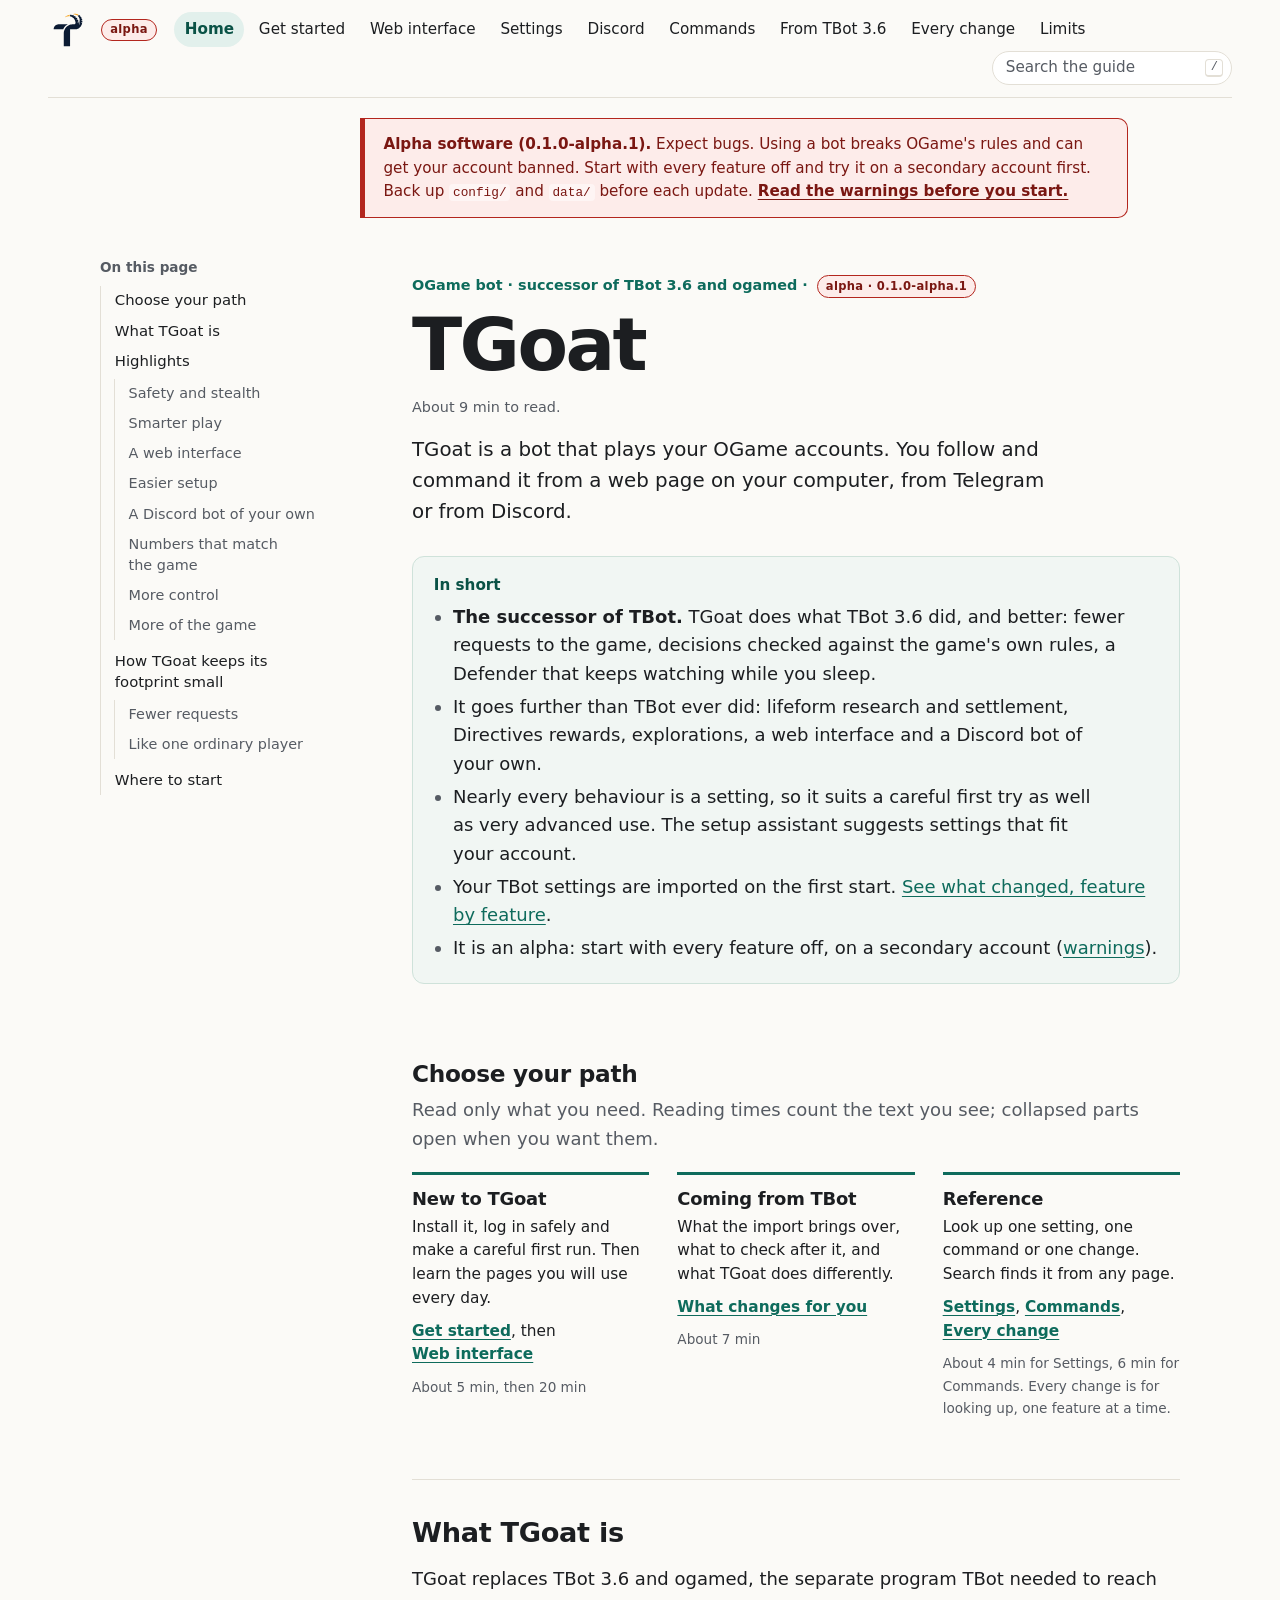
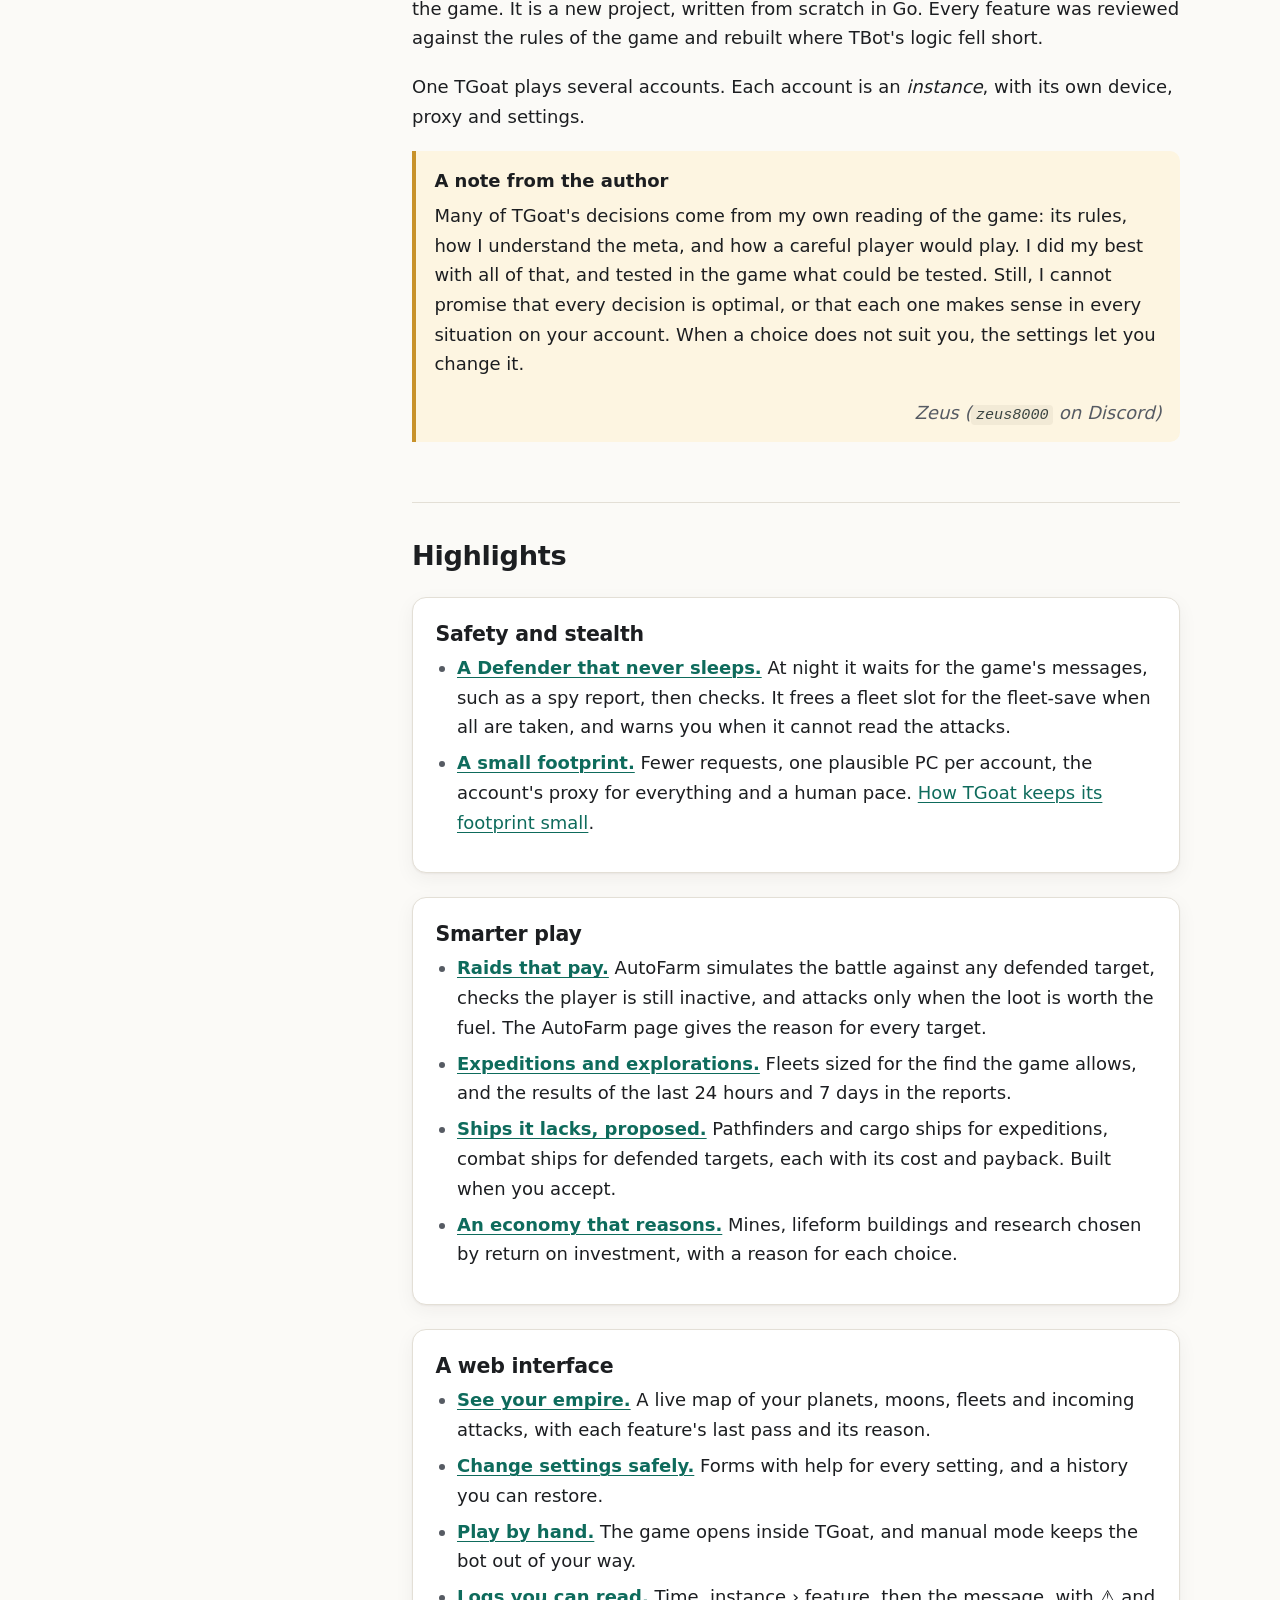
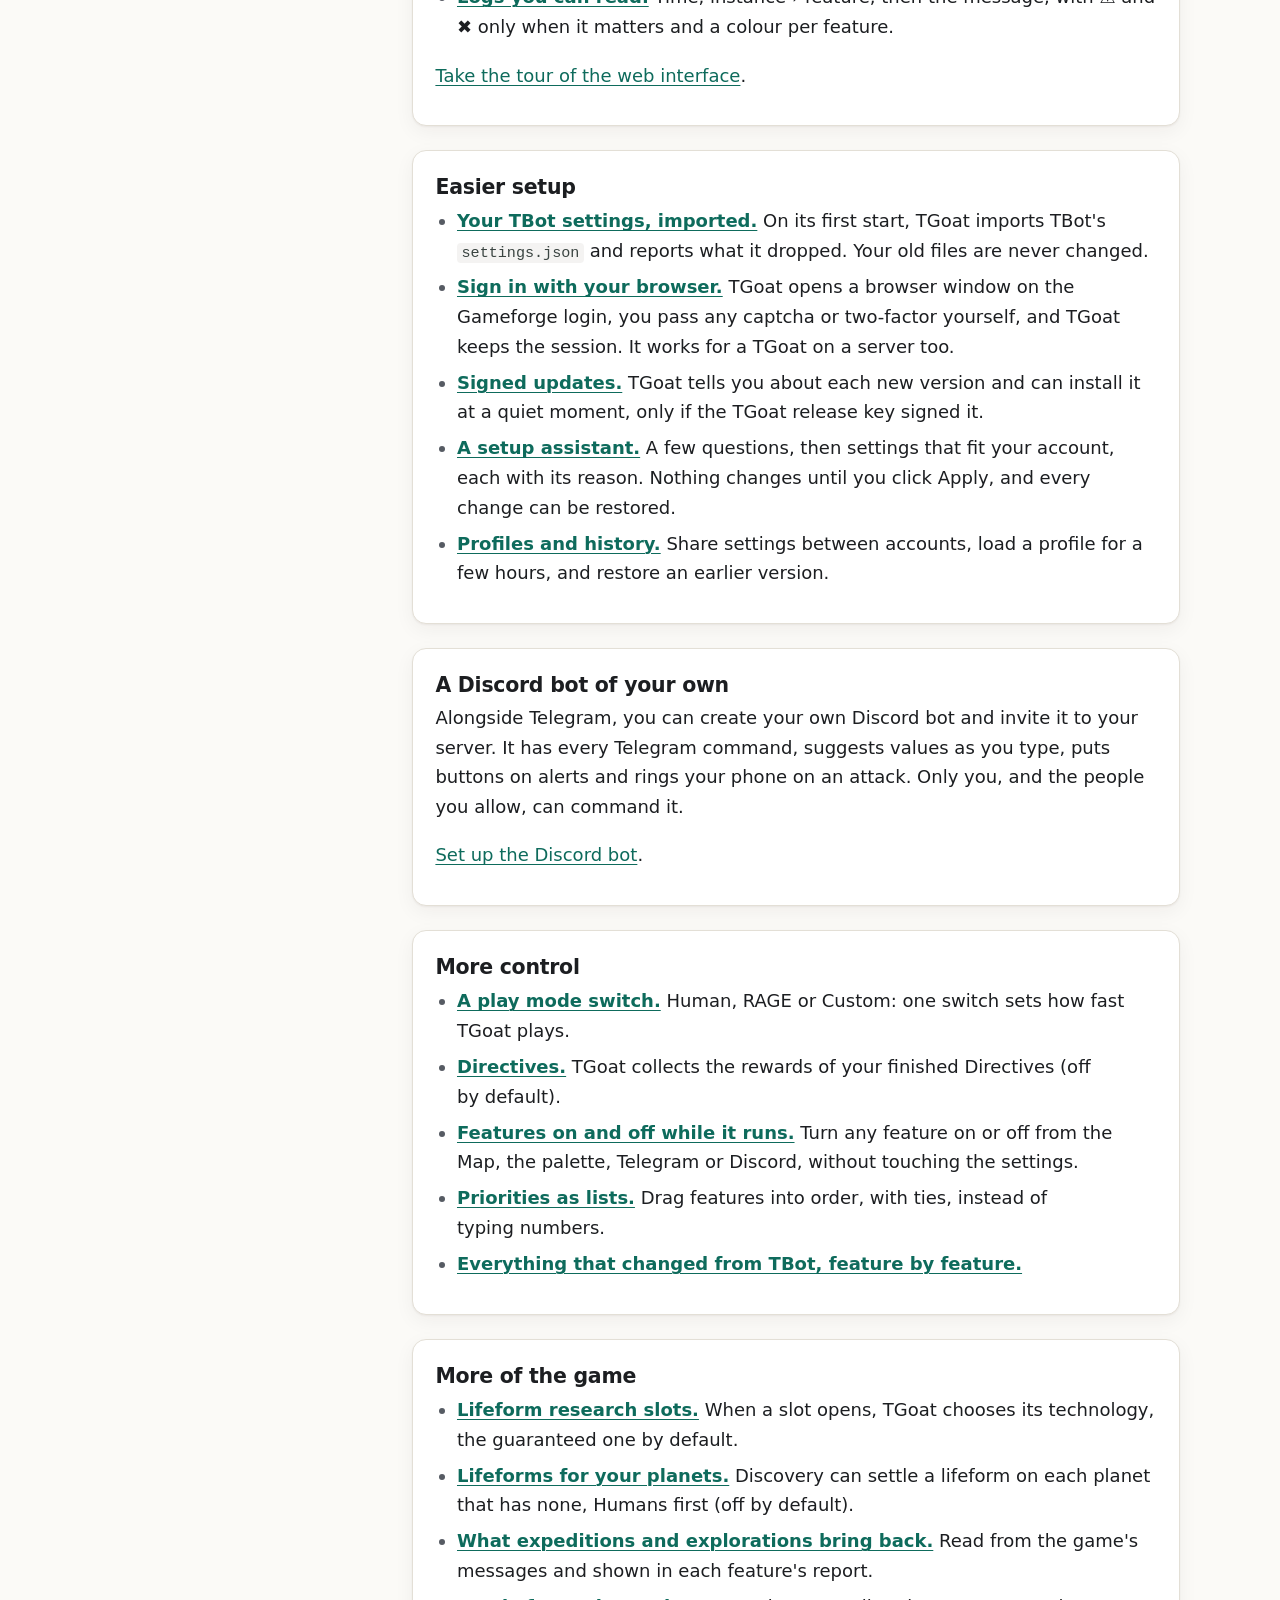
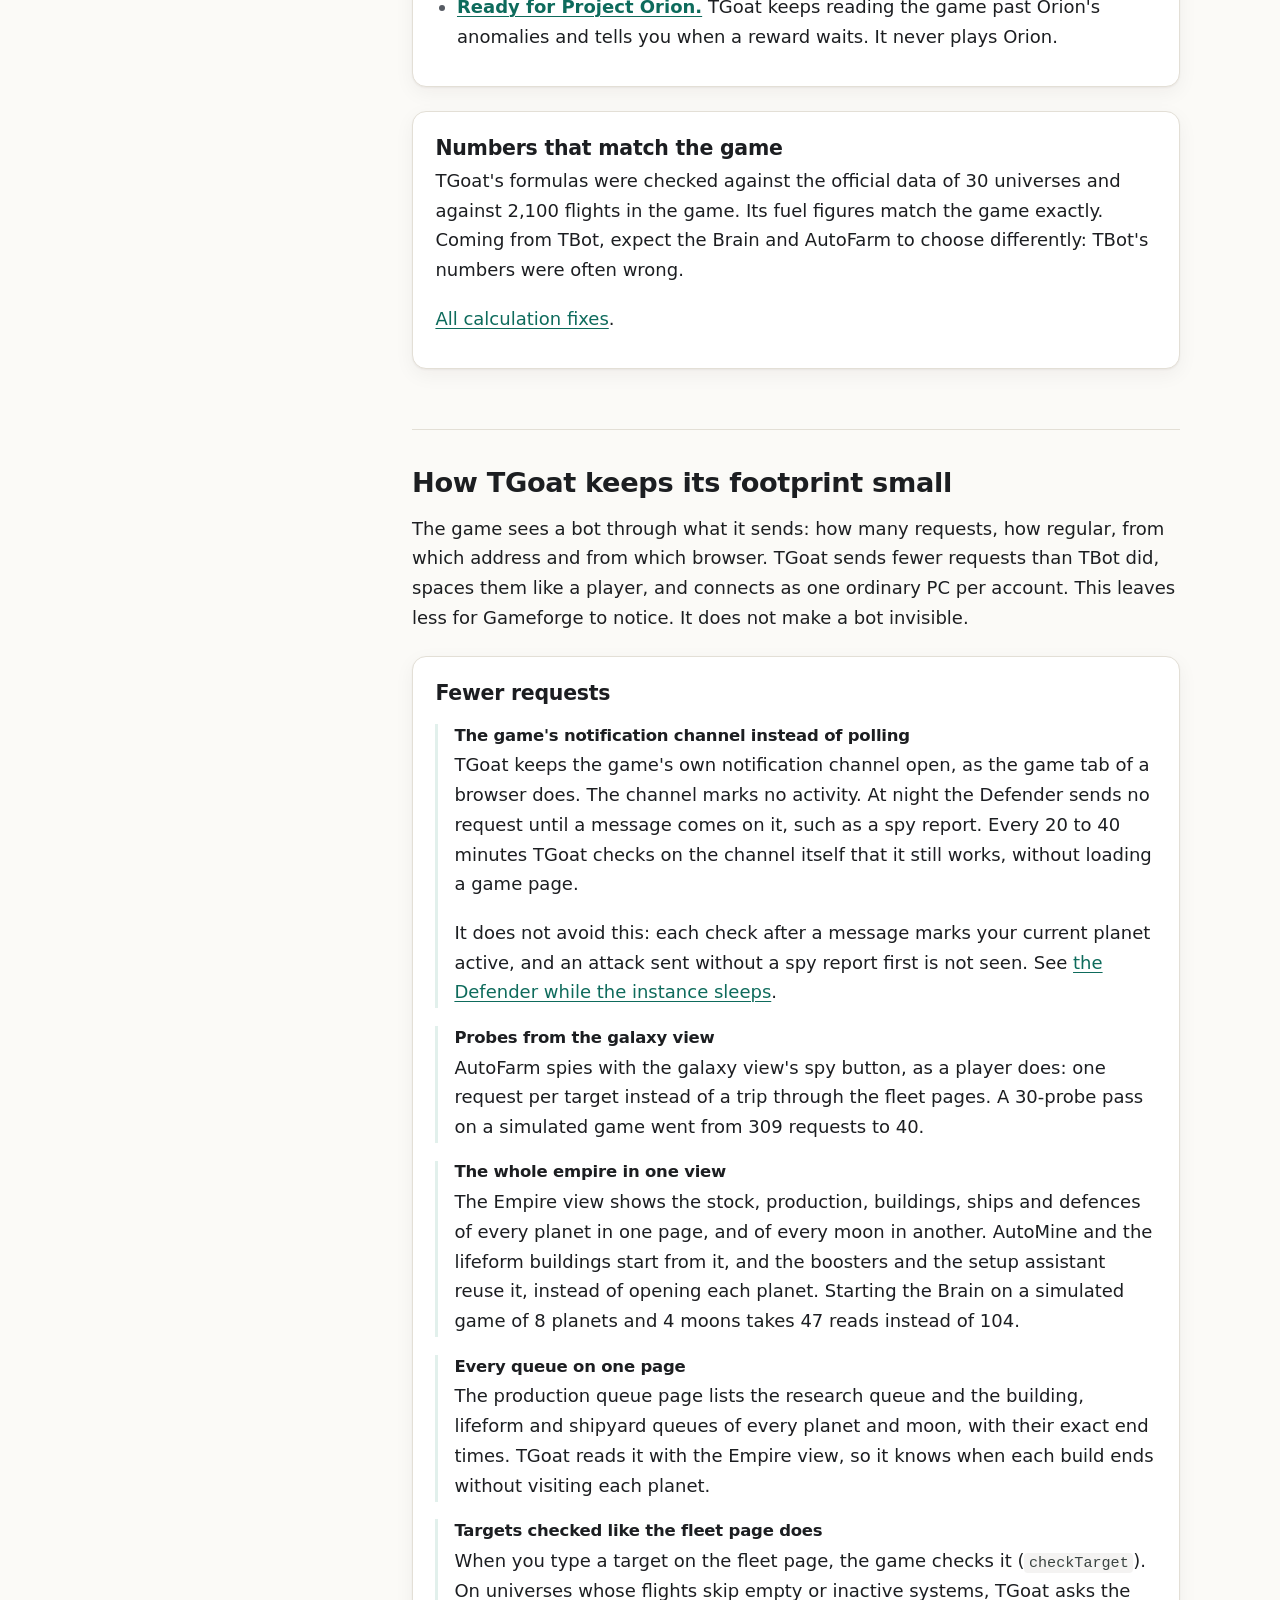
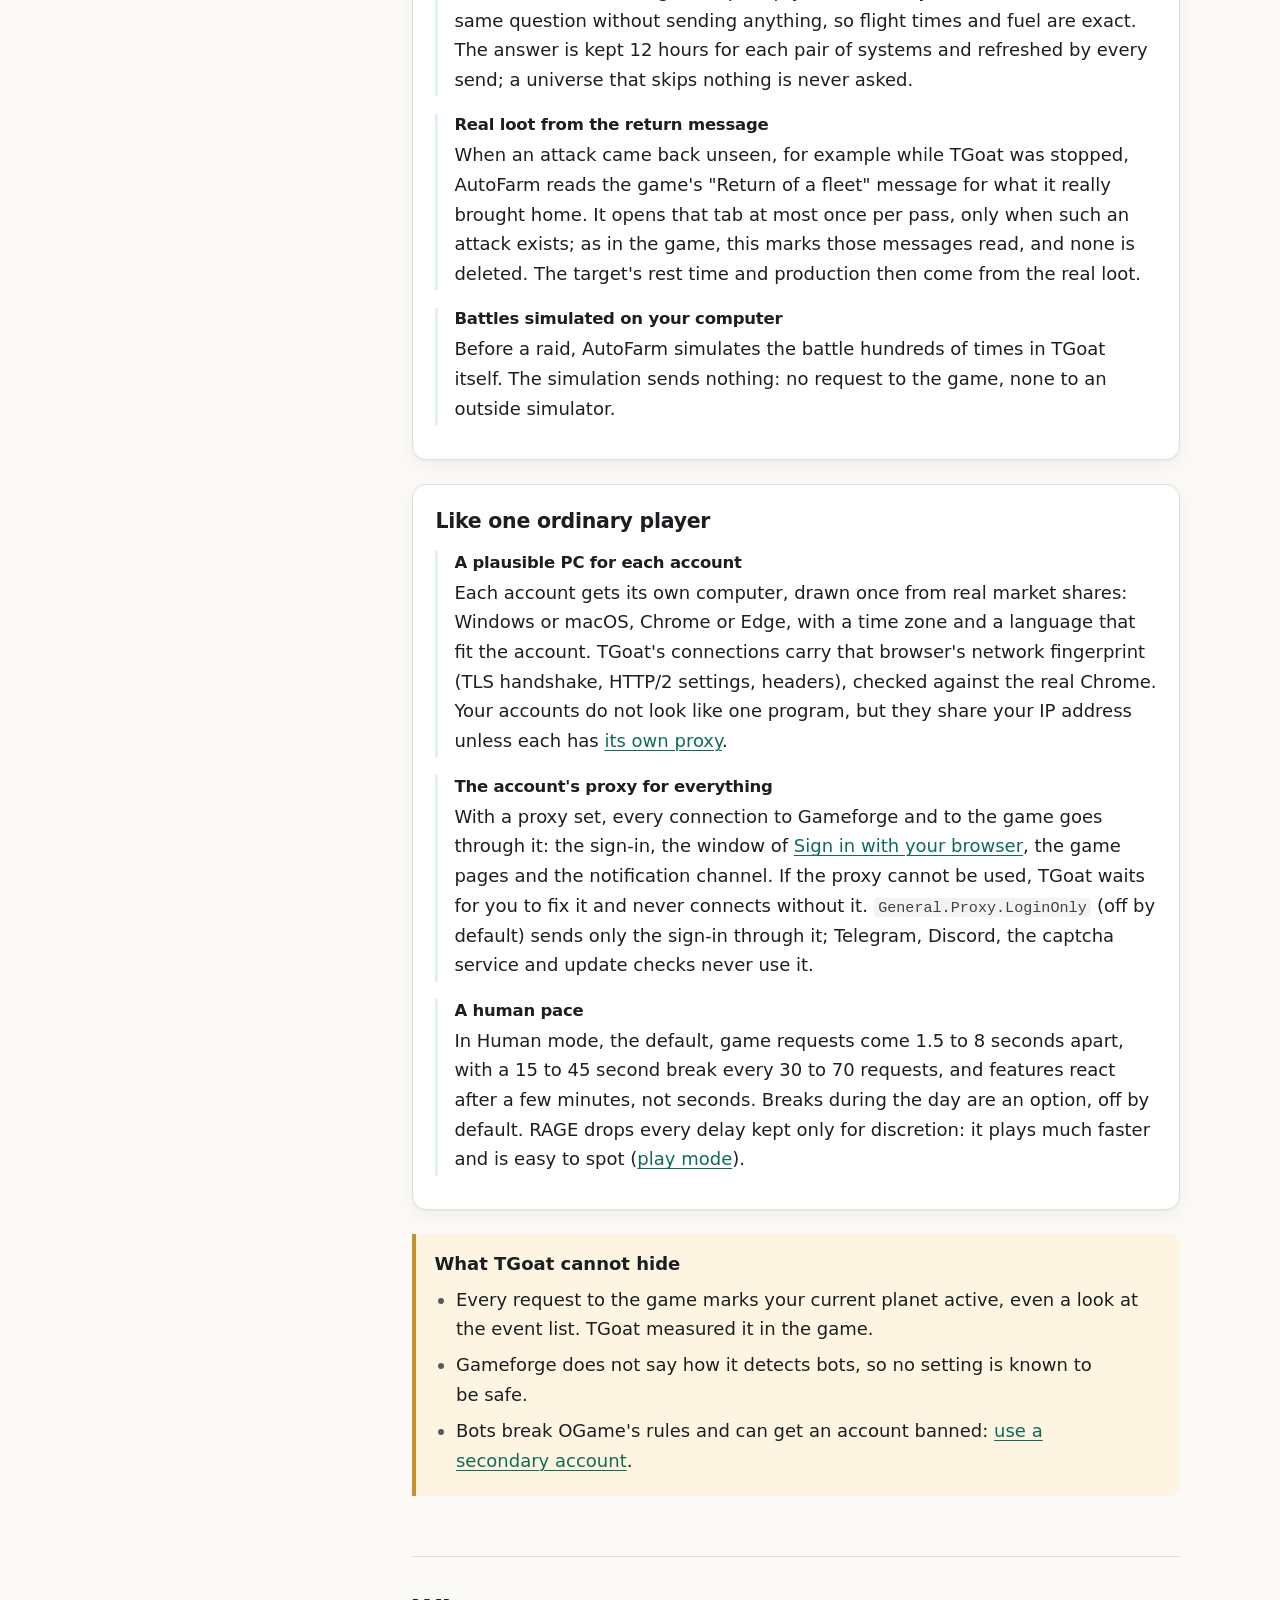
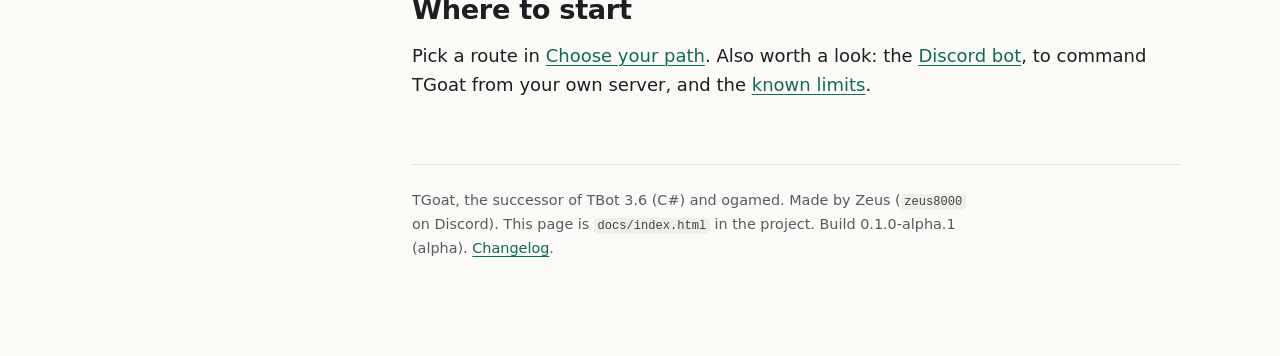
==== docs/index.html @ b20298a2 "Guide and changelog of TGoat 0.1.0-alpha.1, signed releases in the README" ====
<!doctype html>
<html lang="en">
<head>
<meta charset="utf-8">
<meta name="viewport" content="width=device-width, initial-scale=1">
<meta name="color-scheme" content="light dark">
<meta name="description" content="TGoat, an OGame bot rebuilt from scratch in Go, successor of TBot 3.6 and ogamed: what it is, what it does better, and where to start.">
<title>TGoat</title>
<link rel="icon" href="assets/favicon.ico" sizes="any">
<link rel="icon" href="assets/favicon.svg" type="image/svg+xml">
<link rel="apple-touch-icon" href="assets/apple-touch-icon.png">
<link rel="stylesheet" href="assets/guide.css">
<script src="assets/search-index.js" defer></script>
<script src="assets/search.js" defer></script>
<script src="assets/reading.js" defer></script>
</head>
<body>
<a class="skip" href="#main">Skip to content</a>

<div class="site-top">
  <nav class="site-nav" aria-label="Guide">
    <a class="brand" href="index.html" title="TGoat"><img class="brand-mark" src="assets/favicon.svg" width="40" height="40" alt="TGoat"> <span class="alpha-badge">alpha</span></a>
    <ul>
      <li><a href="index.html" aria-current="page">Home</a></li>
      <li><a href="start.html">Get started</a></li>
      <li><a href="interface.html">Web interface</a></li>
      <li><a href="settings.html">Settings</a></li>
      <li><a href="discord.html">Discord</a></li>
      <li><a href="commands.html">Commands</a></li>
      <li><a href="from-tbot.html">From TBot 3.6</a></li>
      <li><a href="changes.html">Every change</a></li>
      <li><a href="limits.html">Limits</a></li>
    </ul>
  </nav>
  <aside class="alpha-banner" role="note" aria-label="Alpha warning">
    <p><strong>Alpha software (0.1.0-alpha.1).</strong> Expect bugs. Using a bot breaks OGame's rules and can get your account banned. Start with every feature off and try it on a secondary account first. Back up <code>config/</code> and <code>data/</code> before each update. <a href="start.html#alpha">Read the warnings before you start.</a></p>
  </aside>
</div>

<div class="layout">
<nav class="toc" id="toc" aria-label="On this page">
  <p class="toc-title">On this page</p>
  <ol>
    <li><a href="#paths">Choose your path</a></li>
    <li><a href="#what">What TGoat is</a></li>
    <li><a href="#highlights">Highlights</a>
      <ol>
        <li><a href="#safety">Safety and stealth</a></li>
        <li><a href="#farming">Smarter play</a></li>
        <li><a href="#hl-ui">A web interface</a></li>
        <li><a href="#easier">Easier setup</a></li>
        <li><a href="#hl-discord">A Discord bot of your own</a></li>
        <li><a href="#numbers">Numbers that match the game</a></li>
        <li><a href="#hl-control">More control</a></li>
        <li><a href="#hl-game">More of the game</a></li>
      </ol>
    </li>
    <li><a href="#footprint">How TGoat keeps its footprint small</a>
      <ol>
        <li><a href="#fp-requests">Fewer requests</a></li>
        <li><a href="#fp-player">Like one ordinary player</a></li>
      </ol>
    </li>
    <li><a href="#where">Where to start</a></li>
  </ol>
</nav>

<main id="main">

<header class="hero">
  <p class="eyebrow">OGame bot · successor of TBot 3.6 and ogamed · <span class="alpha-badge">alpha · 0.1.0-alpha.1</span></p>
  <h1>TGoat</h1>
  <p class="lead">TGoat is a bot that plays your OGame accounts. You follow and command it from a web page on your computer, from Telegram or from Discord.</p>
  <aside class="in-short" aria-label="In short">
  <ul>
    <li><strong>The successor of TBot.</strong> TGoat does what TBot 3.6 did, and better: fewer requests to the game, decisions checked against the game's own rules, a Defender that keeps watching while you sleep.</li>
    <li>It goes further than TBot ever did: lifeform research and settlement, Directives rewards, explorations, a web interface and a Discord bot of your own.</li>
    <li>Nearly every behaviour is a setting, so it suits a careful first try as well as very advanced use. The setup assistant suggests settings that fit your account.</li>
    <li>Your TBot settings are imported on the first start. <a href="from-tbot.html">See what changed, feature by feature</a>.</li>
    <li>It is an alpha: start with every feature off, on a secondary account (<a href="start.html#alpha">warnings</a>).</li>
  </ul>
  </aside>
</header>

<section class="paths" aria-labelledby="paths">
<h2 id="paths">Choose your path</h2>
<p>Read only what you need. Reading times count the text you see; collapsed parts open when you want them.</p>
<ul class="path-list">
  <li class="path">
    <h3>New to TGoat</h3>
    <p>Install it, log in safely and make a careful first run. Then learn the pages you will use every day.</p>
    <p><a class="path-go" href="start.html">Get started</a>, then <a class="path-go" href="interface.html">Web interface</a></p>
    <span class="path-time">About 5 min, then 20 min</span>
  </li>
  <li class="path">
    <h3>Coming from TBot</h3>
    <p>What the import brings over, what to check after it, and what TGoat does differently.</p>
    <p><a class="path-go" href="from-tbot.html">What changes for you</a></p>
    <span class="path-time">About 7 min</span>
  </li>
  <li class="path">
    <h3>Reference</h3>
    <p>Look up one setting, one command or one change. Search finds it from any page.</p>
    <p><a class="path-go" href="settings.html">Settings</a>, <a class="path-go" href="commands.html">Commands</a>, <a class="path-go" href="changes.html">Every change</a></p>
    <span class="path-time">About 4 min for Settings, 6 min for Commands. Every change is for looking up, one feature at a time.</span>
  </li>
</ul>
</section>

<section aria-labelledby="what">
<h2 id="what">What TGoat is</h2>
<p>TGoat replaces TBot 3.6 and ogamed, the separate program TBot needed to reach the game. It is a new project, written from scratch in Go. Every feature was reviewed against the rules of the game and rebuilt where TBot's logic fell short.</p>
<p>One TGoat plays several accounts. Each account is an <em>instance</em>, with its own device, proxy and settings.</p>
<div class="note" role="note" id="author-note">
<p class="note-title">A note from the author</p>
<p>Many of TGoat's decisions come from my own reading of the game: its rules, how I understand the meta, and how a careful player would play. I did my best with all of that, and tested in the game what could be tested. Still, I cannot promise that every decision is optimal, or that each one makes sense in every situation on your account. When a choice does not suit you, the settings let you change it.</p>
<p class="signature">Zeus (<code>zeus8000</code> on Discord)</p>
</div>
</section>

<section aria-labelledby="highlights">
<h2 id="highlights">Highlights</h2>

<section class="group" aria-labelledby="safety">
<h3 id="safety">Safety and stealth</h3>
<ul>
  <li><strong><a href="changes.html#defender">A Defender that never sleeps.</a></strong> At night it waits for the game's messages, such as a spy report, then checks. It frees a fleet slot for the fleet-save when all are taken, and warns you when it cannot read the attacks.</li>
  <li><strong><a href="#footprint">A small footprint.</a></strong> Fewer requests, one plausible PC per account, the account's proxy for everything and a human pace. <a href="#footprint">How TGoat keeps its footprint small</a>.</li>
</ul>
</section>

<section class="group" aria-labelledby="farming">
<h3 id="farming">Smarter play</h3>
<ul>
  <li><strong><a href="changes.html#autofarm">Raids that pay.</a></strong> AutoFarm simulates the battle against any defended target, checks the player is still inactive, and attacks only when the loot is worth the fuel. The AutoFarm page gives the reason for every target.</li>
  <li><strong><a href="changes.html#expeditions">Expeditions and explorations.</a></strong> Fleets sized for the find the game allows, and the results of the last 24 hours and 7 days in the reports.</li>
  <li><strong><a href="interface.html#ui-proposals">Ships it lacks, proposed.</a></strong> Pathfinders and cargo ships for expeditions, combat ships for defended targets, each with its cost and payback. Built when you accept.</li>
  <li><strong><a href="changes.html#brain">An economy that reasons.</a></strong> Mines, lifeform buildings and research chosen by return on investment, with a reason for each choice.</li>
</ul>
</section>

<section class="group" aria-labelledby="hl-ui">
<h3 id="hl-ui">A web interface</h3>
<ul>
  <li><strong><a href="interface.html#ui-map">See your empire.</a></strong> A live map of your planets, moons, fleets and incoming attacks, with each feature's last pass and its reason.</li>
  <li><strong><a href="interface.html#ui-settings">Change settings safely.</a></strong> Forms with help for every setting, and a history you can restore.</li>
  <li><strong><a href="interface.html#ui-ogame">Play by hand.</a></strong> The game opens inside TGoat, and manual mode keeps the bot out of your way.</li>
  <li><strong><a href="interface.html#ui-logs">Logs you can read.</a></strong> Time, instance › feature, then the message, with ⚠ and ✖ only when it matters and a colour per feature.</li>
</ul>
<p><a href="interface.html#tour">Take the tour of the web interface</a>.</p>
</section>

<section class="group" aria-labelledby="easier">
<h3 id="easier">Easier setup</h3>
<ul>
  <li><strong><a href="from-tbot.html#import">Your TBot settings, imported.</a></strong> On its first start, TGoat imports TBot's <code>settings.json</code> and reports what it dropped. Your old files are never changed.</li>
  <li><strong><a href="start.html#browser-login">Sign in with your browser.</a></strong> TGoat opens a browser window on the Gameforge login, you pass any captcha or two-factor yourself, and TGoat keeps the session. It works for a TGoat on a server too.</li>
  <li><strong><a href="start.html#updates">Signed updates.</a></strong> TGoat tells you about each new version and can install it at a quiet moment, only if the TGoat release key signed it.</li>
  <li><strong><a href="interface.html#ui-assistant">A setup assistant.</a></strong> A few questions, then settings that fit your account, each with its reason. Nothing changes until you click Apply, and every change can be restored.</li>
  <li><strong><a href="settings.html#settings-profiles">Profiles and history.</a></strong> Share settings between accounts, load a profile for a few hours, and restore an earlier version.</li>
</ul>
</section>

<section class="group" aria-labelledby="hl-discord">
<h3 id="hl-discord">A Discord bot of your own</h3>
<p>Alongside Telegram, you can create your own Discord bot and invite it to your server. It has every Telegram command, suggests values as you type, puts buttons on alerts and rings your phone on an attack. Only you, and the people you allow, can command it.</p>
<p><a href="discord.html#discord">Set up the Discord bot</a>.</p>
</section>

<section class="group" aria-labelledby="hl-control">
<h3 id="hl-control">More control</h3>
<ul>
  <li><a href="interface.html#ui-mode"><strong>A play mode switch.</strong></a> Human, RAGE or Custom: one switch sets how fast TGoat plays.</li>
  <li><a href="interface.html#ui-directives"><strong>Directives.</strong></a> TGoat collects the rewards of your finished Directives (off by default).</li>
  <li><a href="interface.html#feature-switch"><strong>Features on and off while it runs.</strong></a> Turn any feature on or off from the Map, the palette, Telegram or Discord, without touching the settings.</li>
  <li><a href="interface.html#ui-priorities"><strong>Priorities as lists.</strong></a> Drag features into order, with ties, instead of typing numbers.</li>
  <li><a href="changes.html#feature-by-feature"><strong>Everything that changed from TBot, feature by feature.</strong></a></li>
</ul>
</section>

<section class="group" aria-labelledby="hl-game">
<h3 id="hl-game">More of the game</h3>
<ul>
  <li><a href="settings.html#settings-new"><strong>Lifeform research slots.</strong></a> When a slot opens, TGoat chooses its technology, the guaranteed one by default.</li>
  <li><a href="settings.html#settings-new"><strong>Lifeforms for your planets.</strong></a> Discovery can settle a lifeform on each planet that has none, Humans first (off by default).</li>
  <li><a href="interface.html#ui-results"><strong>What expeditions and explorations bring back.</strong></a> Read from the game's messages and shown in each feature's report.</li>
  <li><a href="changes.html#fbf-settings-reload-and-notifications"><strong>Ready for Project Orion.</strong></a> TGoat keeps reading the game past Orion's anomalies and tells you when a reward waits. It never plays Orion.</li>
</ul>
</section>

<section class="group" aria-labelledby="numbers">
<h3 id="numbers">Numbers that match the game</h3>
<p>TGoat's formulas were checked against the official data of 30 universes and against 2,100 flights in the game. Its fuel figures match the game exactly. Coming from TBot, expect the Brain and AutoFarm to choose differently: TBot's numbers were often wrong.</p>
<p><a href="changes.html#calc">All calculation fixes</a>.</p>
</section>
</section>

<section aria-labelledby="footprint">
<h2 id="footprint">How TGoat keeps its footprint small</h2>
<p>The game sees a bot through what it sends: how many requests, how regular, from which address and from which browser. TGoat sends fewer requests than TBot did, spaces them like a player, and connects as one ordinary PC per account. This leaves less for Gameforge to notice. It does not make a bot invisible.</p>

<section class="group" aria-labelledby="fp-requests">
<h3 id="fp-requests">Fewer requests</h3>
<div class="hl">
<h4>The game's notification channel instead of polling</h4>
<p>TGoat keeps the game's own notification channel open, as the game tab of a browser does. The channel marks no activity. At night the Defender sends no request until a message comes on it, such as a spy report. Every 20 to 40 minutes TGoat checks on the channel itself that it still works, without loading a game page.</p>
<p>It does not avoid this: each check after a message marks your current planet active, and an attack sent without a spy report first is not seen. See <a href="interface.html#night-watch">the Defender while the instance sleeps</a>.</p>
</div>
<div class="hl">
<h4>Probes from the galaxy view</h4>
<p>AutoFarm spies with the galaxy view's spy button, as a player does: one request per target instead of a trip through the fleet pages. A 30-probe pass on a simulated game went from 309 requests to 40.</p>
</div>
<div class="hl">
<h4>The whole empire in one view</h4>
<p>The Empire view shows the stock, production, buildings, ships and defences of every planet in one page, and of every moon in another. AutoMine and the lifeform buildings start from it, and the boosters and the setup assistant reuse it, instead of opening each planet. Starting the Brain on a simulated game of 8 planets and 4 moons takes 47 reads instead of 104.</p>
</div>
<div class="hl">
<h4>Every queue on one page</h4>
<p>The production queue page lists the research queue and the building, lifeform and shipyard queues of every planet and moon, with their exact end times. TGoat reads it with the Empire view, so it knows when each build ends without visiting each planet.</p>
</div>
<div class="hl">
<h4>Targets checked like the fleet page does</h4>
<p>When you type a target on the fleet page, the game checks it (<code>checkTarget</code>). On universes whose flights skip empty or inactive systems, TGoat asks the same question without sending anything, so flight times and fuel are exact. The answer is kept 12 hours for each pair of systems and refreshed by every send; a universe that skips nothing is never asked.</p>
</div>
<div class="hl">
<h4>Real loot from the return message</h4>
<p>When an attack came back unseen, for example while TGoat was stopped, AutoFarm reads the game's "Return of a fleet" message for what it really brought home. It opens that tab at most once per pass, only when such an attack exists; as in the game, this marks those messages read, and none is deleted. The target's rest time and production then come from the real loot.</p>
</div>
<div class="hl">
<h4>Battles simulated on your computer</h4>
<p>Before a raid, AutoFarm simulates the battle hundreds of times in TGoat itself. The simulation sends nothing: no request to the game, none to an outside simulator.</p>
</div>
</section>

<section class="group" aria-labelledby="fp-player">
<h3 id="fp-player">Like one ordinary player</h3>
<div class="hl">
<h4>A plausible PC for each account</h4>
<p>Each account gets its own computer, drawn once from real market shares: Windows or macOS, Chrome or Edge, with a time zone and a language that fit the account. TGoat's connections carry that browser's network fingerprint (TLS handshake, HTTP/2 settings, headers), checked against the real Chrome. Your accounts do not look like one program, but they share your IP address unless each has <a href="#fp-proxy">its own proxy</a>.</p>
</div>
<div class="hl" id="fp-proxy">
<h4>The account's proxy for everything</h4>
<p>With a proxy set, every connection to Gameforge and to the game goes through it: the sign-in, the window of <a href="start.html#browser-login">Sign in with your browser</a>, the game pages and the notification channel. If the proxy cannot be used, TGoat waits for you to fix it and never connects without it. <code>General.Proxy.LoginOnly</code> (off by default) sends only the sign-in through it; Telegram, Discord, the captcha service and update checks never use it.</p>
</div>
<div class="hl">
<h4>A human pace</h4>
<p>In Human mode, the default, game requests come 1.5 to 8 seconds apart, with a 15 to 45 second break every 30 to 70 requests, and features react after a few minutes, not seconds. Breaks during the day are an option, off by default. RAGE drops every delay kept only for discretion: it plays much faster and is easy to spot (<a href="interface.html#ui-mode">play mode</a>).</p>
</div>
</section>

<div class="note" role="note" id="fp-limits">
<p class="note-title">What TGoat cannot hide</p>
<ul>
  <li>Every request to the game marks your current planet active, even a look at the event list. TGoat measured it in the game.</li>
  <li>Gameforge does not say how it detects bots, so no setting is known to be safe.</li>
  <li>Bots break OGame's rules and can get an account banned: <a href="start.html#alpha">use a secondary account</a>.</li>
</ul>
</div>
</section>

<section aria-labelledby="where">
<h2 id="where">Where to start</h2>
<p>Pick a route in <a href="#paths">Choose your path</a>. Also worth a look: the <a href="discord.html">Discord bot</a>, to command TGoat from your own server, and the <a href="limits.html">known limits</a>.</p>
</section>

<footer>
  <p>TGoat, the successor of TBot 3.6 (C#) and ogamed. Made by Zeus (<code>zeus8000</code> on Discord). This page is <code>docs/index.html</code> in the project. Build 0.1.0-alpha.1 (alpha). <a href="https://github.com/ronnie32/tgoat/blob/main/CHANGELOG.md">Changelog</a>.</p>
</footer>

</main>
</div>

<a class="to-top" href="#toc">↑ On this page</a>
</body>
</html>
---- docs/assets/guide.css ----
/* TGoat guide. Long-form reading first: a ~70 character measure for prose,
   wide elements (tables, figures, collapsibles) use the full column.
   assets/reading.js adds orientation (reading time, progress, current
   section, back to top) and table niceties; every page reads fine without it. */
:root {
  --bg: #fbfaf7;
  --surface: #ffffff;
  --surface-2: #f3f1ec;
  --text: #1c1e21;
  --muted: #565b63;
  --border: #e3dfd6;
  --border-strong: #d2ccc0;
  --accent: #0e6b5c;
  --accent-strong: #0a5246;
  --accent-soft: #e2f0ec;
  --code-bg: #efece5;
  --code-text: #2a2d31;
  --code-chip: rgba(60, 50, 30, .055);
  --code-ink: #3a4441;
  --calm-bg: #f1f6f3;
  --calm-border: #cfe2da;
  --row-hover: #f8f6f1;
  --edge-shadow: rgba(40, 32, 18, .16);
  --note-bg: #fdf5e1;
  --note-border: #c8922a;
  --warn-bg: #fdecea;
  --warn-border: #b3261e;
  --warn-text: #7a1712;
  --shadow: 0 1px 2px rgba(30, 25, 15, .05), 0 6px 20px rgba(30, 25, 15, .05);
  --hit: #fbe3a0;
  --pop-shadow: 0 2px 6px rgba(30, 25, 15, .06), 0 14px 36px rgba(30, 25, 15, .14);
  --sans: "Segoe UI Variable Text", system-ui, -apple-system, "Segoe UI", Roboto, "Helvetica Neue", Arial, sans-serif;
  --display: "Segoe UI Variable Display", system-ui, -apple-system, "Segoe UI", Roboto, "Helvetica Neue", Arial, sans-serif;
  --mono: ui-monospace, SFMono-Regular, "SF Mono", Menlo, Consolas, "Liberation Mono", monospace;
  --measure: 68ch;
}
@media (prefers-color-scheme: dark) {
  :root {
    --bg: #121417;
    --surface: #181b1f;
    --surface-2: #20242a;
    --text: #e3e1dc;
    --muted: #a9aeb5;
    --border: #2d3239;
    --border-strong: #3c424a;
    --accent: #5ccfb8;
    --accent-strong: #8fe0cf;
    --accent-soft: #15322d;
    --code-bg: #23272d;
    --code-text: #ebe8e1;
    --code-chip: rgba(255, 255, 255, .06);
    --code-ink: #d3d7d4;
    --calm-bg: #152320;
    --calm-border: #24423b;
    --row-hover: #1d2126;
    --edge-shadow: rgba(0, 0, 0, .6);
    --note-bg: #29230f;
    --note-border: #b48a33;
    --warn-bg: #321513;
    --warn-border: #e0675e;
    --warn-text: #f5c4bf;
    --shadow: none;
    --hit: #5a4612;
    --pop-shadow: 0 14px 36px rgba(0, 0, 0, .55);
  }
}

*, *::before, *::after { box-sizing: border-box; }
html { -webkit-text-size-adjust: 100%; scroll-behavior: smooth; scroll-padding-top: 1.25rem; }
@media (prefers-reduced-motion: reduce) { html { scroll-behavior: auto; } }
body {
  margin: 0;
  background: var(--bg);
  color: var(--text);
  font: 400 1.0625rem/1.65 var(--sans);
  text-rendering: optimizeLegibility;
  font-kerning: normal;
}
@media (min-width: 720px) { body { font-size: 1.125rem; } }

a { color: var(--accent); text-underline-offset: .18em; text-decoration-thickness: 1px; }
a:hover { color: var(--accent-strong); text-decoration-thickness: 2px; }
:focus-visible { outline: 2px solid var(--accent); outline-offset: 2px; border-radius: 3px; }

/* Headings: generous space above, tight below, so each heading belongs to what follows. */
h1, h2, h3, h4 { font-family: var(--display); line-height: 1.22; letter-spacing: -.012em; font-weight: 700; text-wrap: balance; }
h2 { font-size: 1.7rem; margin: 3.75rem 0 .9rem; padding-top: 2.25rem; border-top: 1px solid var(--border); }
h3 { font-size: 1.28rem; margin: 2.6rem 0 .6rem; }
h4 { font-size: 1.06rem; margin: 1.9rem 0 .35rem; }
h2 + h3, h3 + h4 { margin-top: 1.4rem; }
p, ul, ol, dl { margin: 0 0 1.05em; }
ul, ol { padding-left: 1.35rem; }
li { margin: .35em 0; }
li > ul, li > ol { margin: .3em 0 0; }
li::marker { color: var(--muted); }
strong { font-weight: 650; }
p, li { text-wrap: pretty; }

/* The measure: prose stays near 70 characters a line; tables, figures and
   collapsibles keep the whole column. */
main :is(p, ul, ol, dl, h2, h3, h4, blockquote, figcaption) { max-width: var(--measure); }
main :is(td, th, .gs-panel) :is(p, ul, ol, dl) { max-width: none; }

/* The visible page title when the h1 is for screen readers only. */
main > h1.sr-only + section > h2:first-child,
main > h1.sr-only + h2 {
  font-size: clamp(1.9rem, 4.2vw, 2.45rem); letter-spacing: -.022em;
  border-top: 0; padding-top: 0; margin-top: 2.5rem;
}

/* Inline code: quiet in prose, so 400 fragments on a page do not shout. */
code, kbd { font-family: var(--mono); font-size: .84em; }
code {
  background: var(--code-chip);
  color: var(--code-ink);
  padding: .06em .3em;
  border-radius: 4px;
  overflow-wrap: anywhere;
}
a code { color: inherit; }
pre {
  background: var(--code-bg); color: var(--code-text);
  font-family: var(--mono); font-size: .86rem; line-height: 1.55;
  padding: .85rem 1rem; border-radius: 8px; margin: .75rem 0 1.1rem;
  overflow-x: auto; max-width: 100%;
}
pre code { background: none; color: inherit; padding: 0; font-size: inherit; overflow-wrap: normal; }
kbd {
  background: var(--surface);
  border: 1px solid var(--border);
  border-bottom-width: 2px;
  border-radius: 4px;
  padding: .02em .36em;
}

/* Collapsibles: a chevron that turns, a Show/Hide hint, a rule on the open one. */
details {
  border: 1px solid var(--border); border-radius: 10px; background: var(--surface);
  margin: 1rem 0; padding: 0 1.1rem;
}
details > summary {
  display: flex; align-items: baseline; gap: .7rem;
  cursor: pointer; padding: .75rem 0; font-weight: 600; color: var(--text);
  list-style: none;
}
details > summary::-webkit-details-marker { display: none; }
details > summary::before {
  content: ""; flex: none; width: .5em; height: .5em;
  border-right: 2px solid var(--accent); border-bottom: 2px solid var(--accent);
  transform: translateY(-.12em) rotate(-45deg); transition: transform .16s ease-out;
}
details > summary::after {
  content: "Show"; content: "Show" / "";
  margin-left: auto; padding-left: .75rem; flex: none;
  font-size: .8rem; font-weight: 500; color: var(--muted);
}
details[open] > summary::after { content: "Hide"; content: "Hide" / ""; }
details[open] > summary::before { transform: translateY(-.25em) rotate(45deg); }
details > summary:hover { color: var(--accent-strong); }
details > summary:hover::after { color: var(--accent-strong); }
details > summary:focus-visible { outline: 2px solid var(--accent); outline-offset: 2px; border-radius: 4px; }
details[open] { border-color: var(--border-strong); box-shadow: inset 3px 0 0 var(--accent); padding-bottom: .4rem; }
details[open] > summary { border-bottom: 1px solid var(--border); margin-bottom: .9rem; }
details details { background: var(--bg); }
@media (prefers-reduced-motion: reduce) { details > summary::before { transition: none; } }
@media print {
  details > summary::before, details > summary::after { display: none; }
}
li > p { margin: .3rem 0 .5rem; }
ol > li + li { margin-top: .4rem; }

.sr-only {
  position: absolute; width: 1px; height: 1px; padding: 0; margin: -1px;
  overflow: hidden; clip: rect(0 0 0 0); white-space: nowrap; border: 0;
}
.skip {
  position: absolute; left: -999px; top: .75rem; z-index: 50;
  background: var(--surface); color: var(--text); padding: .5rem .9rem;
  border: 2px solid var(--accent); border-radius: 6px;
}
.skip:focus { left: .75rem; }

/* Layout */
.layout { max-width: 78rem; margin: 0 auto; padding: 0 1rem; }
main { max-width: 48rem; margin: 0 auto; padding-bottom: 5rem; }

.toc {
  margin: 1.25rem 0 0;
  padding: 1rem 1.15rem;
  background: var(--surface);
  border: 1px solid var(--border);
  border-radius: 12px;
  font-size: .95rem;
  line-height: 1.45;
}
.toc-title { margin: 0 0 .5rem; font-size: .85rem; font-weight: 700; color: var(--muted); }
.toc ol { list-style: none; margin: 0; padding: 0; }
.toc li { margin: .1rem 0; }
.toc a { display: block; padding: .22rem 0; color: var(--text); text-decoration: none; }
.toc a:hover { color: var(--accent); text-decoration: underline; }
.toc ol ol { padding-left: .9rem; border-left: 1px solid var(--border); margin: .15rem 0 .45rem .2rem; font-size: .9rem; }
.toc ol ol a { color: var(--muted); }
.toc ol ol a:hover { color: var(--accent); }
/* reading.js marks the section being read. */
.toc a[aria-current="location"] { color: var(--accent-strong); font-weight: 650; }
.toc a.is-parent { color: var(--text); font-weight: 600; }

@media (max-width: 1099px) {
  .toc > ol { columns: 2; column-gap: 1.5rem; }
  .toc > ol > li { break-inside: avoid; }
}
@media (max-width: 480px) {
  .toc > ol { columns: 1; }
}
@media (min-width: 1100px) {
  .layout {
    display: grid;
    grid-template-columns: 15.5rem minmax(0, 48rem);
    gap: 4rem;
    justify-content: center;
    padding: 0 2rem;
  }
  .toc {
    position: sticky; top: 0; align-self: start;
    max-height: 100vh; overflow-y: auto; overscroll-behavior: contain;
    margin: 0; padding: 2.5rem .25rem 2rem 0;
    background: none; border: 0; border-radius: 0;
    font-size: .93rem;
  }
  .toc > ol { border-left: 1px solid var(--border); }
  .toc a { padding: .24rem .2rem .24rem .8rem; border-left: 2px solid transparent; margin-left: -1px; }
  .toc ol ol { margin-left: .8rem; padding-left: 0; }
  .toc a[aria-current="location"] { border-left-color: var(--accent); }
  main { margin: 0; }
}

/* Back to top. Without JavaScript: phones only, always shown. */
.to-top {
  position: fixed; right: 1rem; bottom: 1rem; z-index: 20;
  background: var(--surface); color: var(--text);
  border: 1px solid var(--border-strong); border-radius: 999px;
  padding: .45rem .9rem; font-size: .88rem; line-height: 1.3; text-decoration: none;
  box-shadow: var(--shadow);
  transition: opacity .2s, visibility .2s;
}
.to-top:hover { color: var(--accent-strong); border-color: var(--accent); }
@media (min-width: 1100px) { .to-top { display: none; } }
.js .to-top { display: block; }
.js .to-top.is-away { opacity: 0; visibility: hidden; }
@media (prefers-reduced-motion: reduce) { .to-top { transition: none; } }

/* Reading progress (reading.js) */
.read-progress {
  position: fixed; top: 0; left: 0; right: 0; z-index: 40; height: 3px;
  background: var(--accent); transform: scaleX(0); transform-origin: 0 50%;
  pointer-events: none;
}
.reading-time { margin: -.3rem 0 1.4rem; font-size: .9rem; color: var(--muted); }
.hero .reading-time { margin: 0 0 1rem; }

/* "In short" summary at the top of a page: calm, never an alert. */
.in-short {
  margin: 1.25rem 0 2.25rem; padding: 1rem 1.3rem 1.05rem;
  background: var(--calm-bg); border: 1px solid var(--calm-border); border-radius: 12px;
  line-height: 1.6;
}
.in-short::before {
  content: "In short"; content: "In short" / "";
  display: block; margin-bottom: .35rem;
  font-family: var(--display); font-weight: 700; font-size: .95rem; color: var(--accent-strong);
}
.in-short:has(> :is(h2, h3, h4, .in-short-title))::before { content: none; }
.in-short > :is(h2, h3, h4, .in-short-title) {
  margin: 0 0 .35rem; padding: 0; border: 0;
  font-size: .95rem; color: var(--accent-strong);
}
.in-short ul, .in-short ol { padding-left: 1.2rem; }
.in-short li { margin: .2em 0; }
.in-short > :last-child { margin-bottom: 0; }
.in-short code { background: rgba(255, 255, 255, .5); }
@media (prefers-color-scheme: dark) { .in-short code { background: rgba(255, 255, 255, .06); } }

/* Hero */
.hero { padding: 3.5rem 0 1rem; }
.eyebrow { margin: 0 0 .6rem; font-size: .9rem; font-weight: 600; color: var(--accent); }
.hero h1 { font-size: clamp(3rem, 9vw, 4.6rem); letter-spacing: -.035em; margin: 0 0 .9rem; line-height: 1; }
.lead { font-size: 1.24rem; line-height: 1.55; color: var(--text); max-width: 40rem; margin: 0 0 1.75rem; }


/* Home page: three reading paths. Not a sequence, so no numbers. */
.paths { margin: 1.5rem 0 1rem; }
.paths > h2 { border-top: 0; padding-top: 0; margin: 1rem 0 .4rem; font-size: 1.45rem; }
.paths > p { color: var(--muted); margin-bottom: 1.1rem; }
.path-list { list-style: none; margin: 0; padding: 0; display: grid; grid-template-columns: 1fr; gap: 1.4rem; max-width: none; }
@media (min-width: 720px) { .path-list { grid-template-columns: repeat(3, minmax(0, 1fr)); gap: 1.75rem; } }
.path { margin: 0; padding-top: .85rem; border-top: 3px solid var(--accent); }
.path > h3 { margin: 0 0 .35rem; font-size: 1.12rem; }
.path > p { margin: 0 0 .55rem; font-size: .96rem; line-height: 1.55; }
.path .path-go { font-weight: 600; }
.path-time { display: block; font-size: .85rem; color: var(--muted); font-variant-numeric: tabular-nums; }

/* Highlights */
.group {
  background: var(--surface); border: 1px solid var(--border); border-radius: 14px;
  padding: .4rem 1.4rem 1rem; margin: 1.5rem 0; box-shadow: var(--shadow);
}
.group > h3 { margin: 1.1rem 0 .3rem; }
.group > p.intro { color: var(--muted); margin-bottom: .6rem; }
.hl { border-left: 3px solid var(--accent-soft); padding: .1rem 0 .1rem 1rem; margin: 1.1rem 0; }
.hl h4 { margin: 0 0 .3rem; font-size: 1.03rem; }
.hl p:last-child, .hl ul:last-child { margin-bottom: 0; }

/* Notes */
.note {
  background: var(--note-bg); border-left: 4px solid var(--note-border);
  border-radius: 0 10px 10px 0; padding: .9rem 1.15rem; margin: 1.25rem 0;
}
.note > :last-child { margin-bottom: 0; }
.note-title { font-weight: 700; margin-bottom: .35rem; }
.signature { text-align: right; font-style: italic; color: var(--muted); }

.alpha-badge {
  display: inline-block; margin-left: .25rem; padding: .05rem .5rem;
  border: 1px solid var(--warn-border); border-radius: 999px;
  color: var(--warn-text); background: var(--warn-bg);
  font-size: .72rem; font-weight: 700; letter-spacing: .03em; text-transform: none; vertical-align: middle;
}
.alpha-banner {
  background: var(--warn-bg); color: var(--warn-text);
  border: 1px solid var(--warn-border); border-left-width: 5px; border-radius: 0 10px 10px 0;
  padding: .85rem 1.15rem; margin: 0 0 1.5rem; font-size: .95rem; line-height: 1.55;
}
.alpha-banner p { margin: 0; max-width: none; }
.alpha-banner a { color: inherit; font-weight: 600; }
.alpha-banner code { background: rgba(255, 255, 255, .45); color: inherit; }
@media (prefers-color-scheme: dark) { .alpha-banner code { background: rgba(255, 255, 255, .08); } }
.warn {
  background: var(--warn-bg); border-left: 4px solid var(--warn-border);
  border-radius: 0 10px 10px 0; padding: .9rem 1.15rem; margin: 1.25rem 0;
}
.warn > :last-child { margin-bottom: 0; }

/* Tables. A wide table scrolls inside its frame, never the page; edge shadows
   show there is more. reading.js pins the header row of tables that fit, and
   stacks rows as small blocks on a phone. */
.table-wrap {
  overflow-x: auto; margin: 1rem 0 1.75rem;
  border: 1px solid var(--border); border-radius: 12px;
  background:
    linear-gradient(to right, var(--surface) 30%, rgba(0, 0, 0, 0)) left / 3rem 100% no-repeat local,
    linear-gradient(to left, var(--surface) 30%, rgba(0, 0, 0, 0)) right / 3rem 100% no-repeat local,
    radial-gradient(farthest-side at 0 50%, var(--edge-shadow), rgba(0, 0, 0, 0)) left / .9rem 100% no-repeat scroll,
    radial-gradient(farthest-side at 100% 50%, var(--edge-shadow), rgba(0, 0, 0, 0)) right / .9rem 100% no-repeat scroll,
    var(--surface);
}
.table-wrap.is-fit { overflow: clip; background: var(--surface); }
table { border-collapse: collapse; width: 100%; font-size: .92rem; line-height: 1.55; }
th, td { padding: .7rem .85rem; text-align: left; vertical-align: top; border-bottom: 1px solid var(--border); }
thead th {
  background: var(--surface-2); font-size: .85rem; font-weight: 650; color: var(--muted);
  white-space: nowrap; box-shadow: inset 0 -1px 0 var(--border-strong); border-bottom: 0;
}
.is-fit thead th { position: sticky; top: 0; z-index: 2; }
tbody th { font-weight: 600; }
tbody tr:last-child > * { border-bottom: 0; }
@media (hover: hover) and (pointer: fine) {
  tbody tr:hover > :is(td, th) { background: var(--row-hover); }
  tbody tr.sub:hover > th { background: var(--accent-soft); }
}
td :is(p, ul, ol):last-child { margin-bottom: 0; }
td code, th code { background: none; padding: 0; font-size: .9em; overflow-wrap: break-word; }
table.bn { min-width: 38rem; }
table.bn th[scope="row"] { width: 24%; }
table.bn td:nth-child(2) { width: 34%; color: var(--muted); }
table.wide { min-width: 36rem; }
table.cmds { min-width: 46rem; }
table.cmds th[scope="row"] { width: 32%; }
table.cmds td:nth-child(2), table.topics th[scope="row"] { white-space: nowrap; }
tr.sub th {
  background: var(--accent-soft); color: var(--accent-strong);
  font-size: .88rem; font-weight: 700; padding-top: .55rem; padding-bottom: .55rem;
}
td.num, th.num { white-space: nowrap; font-variant-numeric: tabular-nums; }

@media (max-width: 640px) {
  .table-wrap.stacks { overflow: visible; border: 0; border-radius: 0; background: none; }
  .stacks table { min-width: 0 !important; font-size: .95rem; }
  .stacks :is(table, tbody, tr, th, td) { display: block; width: auto !important; }
  .stacks thead { display: none; }
  .stacks tbody tr {
    background: var(--surface); border: 1px solid var(--border); border-radius: 10px;
    padding: .65rem .9rem .7rem; margin: 0 0 .6rem;
  }
  .stacks tbody tr[hidden] { display: none; }
  .stacks :is(th, td) { padding: .12rem 0; border: 0; white-space: normal !important; }
  .stacks tbody tr > :first-child { font-weight: 650; padding-bottom: .3rem; }
  .stacks td[data-label]::before {
    content: attr(data-label); display: block; margin-top: .3rem;
    font-size: .8rem; font-weight: 600; color: var(--muted);
  }
  .stacks tbody tr.sub { background: none; border: 0; padding: .9rem 0 .2rem; margin: 0; }
  .stacks tbody tr.sub > th { background: none; padding: 0; font-size: .92rem; }
  .stacks tbody tr:hover > :is(td, th) { background: none; }
}

.cols { display: grid; grid-template-columns: 1fr; gap: 0 2rem; }
@media (min-width: 720px) { .cols { grid-template-columns: 1fr 1fr; } }
.cols h4 { margin-top: 1rem; }

/* Tour of the web interface: screenshots and tips */
figure { margin: 1.5rem 0; }
figure img {
  display: block; max-width: 100%; height: auto;
  border: 1px solid var(--border); border-radius: 10px;
  background: var(--surface-2); box-shadow: var(--shadow);
}
figcaption { margin-top: .55rem; font-size: .9rem; line-height: 1.5; color: var(--muted); }
.figs { display: grid; grid-template-columns: 1fr; gap: 0 1.5rem; align-items: start; }
@media (min-width: 720px) { .figs { grid-template-columns: repeat(2, minmax(0, 1fr)); } }
.tips {
  background: var(--accent-soft); border-radius: 10px;
  padding: .85rem 1.15rem; margin: 1.25rem 0 1.5rem;
}
.tips > :last-child { margin-bottom: 0; }
.tips-title { font-weight: 700; margin-bottom: .35rem; }

.muted { color: var(--muted); }
footer { margin-top: 4rem; padding-top: 1.5rem; border-top: 1px solid var(--border); font-size: .9rem; color: var(--muted); }

@media print {
  .toc, .to-top, .skip, .read-progress { display: none !important; }
  body { background: #fff; color: #000; font-size: 11pt; }
  .layout { display: block; }
  main { max-width: none; }
  .group, .facts div, .table-wrap, figure img { box-shadow: none; }
  .table-wrap { overflow: visible; background: none; }
  figure { break-inside: avoid; }
  h2 { break-before: page; }
}
/* Site navigation (multi-page guide) */
.site-top { max-width: 78rem; margin: 0 auto; padding: 0 1rem; }
.site-nav {
  display: flex; flex-wrap: wrap; align-items: center; gap: .25rem .5rem;
  padding: .75rem 0; border-bottom: 1px solid var(--border); font-size: .95rem;
}
.site-nav .brand { font-weight: 700; font-size: 1.1rem; letter-spacing: -.01em; margin-right: .6rem; color: var(--text); text-decoration: none; }
.site-nav .brand-mark { vertical-align: middle; margin: -6px .2rem -6px 0; }
.site-nav ul { display: flex; flex-wrap: wrap; gap: .1rem .25rem; list-style: none; margin: 0; padding: 0; min-width: 0; }
.site-nav li { margin: 0; }
.site-nav li a {
  display: block; padding: .3rem .65rem; border-radius: 999px;
  color: var(--text); text-decoration: none;
}
.site-nav li a:hover { background: var(--accent-soft); color: var(--accent-strong); }
.site-nav li a[aria-current="page"] { background: var(--accent-soft); color: var(--accent-strong); font-weight: 700; }
.site-top .alpha-banner { max-width: 48rem; margin: 1.25rem 0 0; }
.layout.no-toc main { margin: 0 auto; }
@media (min-width: 1100px) {
  .site-top { padding: 0 2rem; }
  .layout.no-toc { display: block; }
  .site-top .alpha-banner { margin-left: 19.5rem; }
}
@media print { .site-nav { display: none; } }

/* Search (assets/search.js inserts it in the top nav) */
.site-nav.has-search { position: relative; }
.gs { position: relative; flex: 0 1 15rem; min-width: 10rem; margin-left: auto; }
.gs-input {
  display: block; width: 100%; margin: 0;
  font: inherit; font-size: .95rem; line-height: 1.4;
  padding: .36rem 2rem .36rem .8rem;
  color: var(--text); background: var(--surface);
  border: 1px solid var(--border); border-radius: 999px;
  -webkit-appearance: none; appearance: none;
}
.gs-input::placeholder { color: var(--muted); opacity: 1; }
.gs-input:hover { border-color: var(--muted); }
.gs-input:focus { outline: 2px solid var(--accent); outline-offset: 1px; border-color: var(--accent); }
.gs-input::-webkit-search-cancel-button { cursor: pointer; }
.gs-key {
  position: absolute; right: .55rem; top: 50%; transform: translateY(-50%);
  pointer-events: none; color: var(--muted); font-size: .75rem; line-height: 1.2;
}
.gs-input:focus ~ .gs-key, .gs.has-value .gs-key { display: none; }
@media (hover: none) { .gs-key { display: none; } }

.gs-panel {
  position: absolute; right: 0; top: calc(100% + .4rem); z-index: 30;
  width: min(38rem, calc(100vw - 2rem)); max-height: min(72vh, 36rem);
  overflow-y: auto; overscroll-behavior: contain;
  background: var(--surface); color: var(--text);
  border: 1px solid var(--border); border-radius: 12px;
  box-shadow: var(--pop-shadow); padding: .3rem;
  font-size: .95rem; text-align: left;
}
.gs-panel[hidden], .gs-msg[hidden], .gs-foot[hidden] { display: none; }
.gs-msg { margin: 0; padding: .6rem .65rem; color: var(--muted); font-size: .9rem; line-height: 1.5; }
.gs-try {
  font: inherit; color: var(--accent); background: none; border: 0; padding: 0; margin: 0;
  text-decoration: underline; text-underline-offset: .16em; cursor: pointer; border-radius: 3px;
}
.gs-try:hover { color: var(--accent-strong); }
.gs-page {
  padding: .65rem .65rem .25rem; color: var(--muted);
  font-size: .72rem; font-weight: 700; letter-spacing: .08em; text-transform: uppercase;
}
.gs-group + .gs-group { border-top: 1px solid var(--border); margin-top: .3rem; }
.gs-opt {
  display: block; padding: .45rem .65rem; border-radius: 8px;
  color: var(--text); text-decoration: none; cursor: pointer;
}
.gs-opt:hover { background: var(--surface-2); color: var(--text); text-decoration: none; }
.gs-opt.is-active { background: var(--accent-soft); box-shadow: inset 3px 0 0 var(--accent); }
.gs-line { display: block; line-height: 1.35; }
.gs-title { font-weight: 600; overflow-wrap: anywhere; }
.gs-crumb { color: var(--muted); font-size: .8rem; margin-left: .45rem; }
.gs-crumb::before { content: "· "; }
.gs-snip {
  display: block; margin-top: .15rem; color: var(--muted);
  font-size: .86rem; line-height: 1.45; overflow-wrap: anywhere;
}
.gs-label { color: var(--text); font-weight: 600; }
.gs-panel mark { background: var(--hit); color: inherit; border-radius: 2px; padding: 0 .06em; }
.gs-more { color: var(--accent); font-size: .86rem; padding-top: .3rem; padding-bottom: .4rem; }
.gs-foot {
  display: none; margin-top: .3rem; padding: .45rem .65rem .3rem;
  border-top: 1px solid var(--border); color: var(--muted); font-size: .78rem;
}
@media (hover: hover) and (pointer: fine) { .gs-foot { display: block; } }
.gs-foot kbd { font-size: .72rem; }

@media (max-width: 760px) {
  .site-nav.has-search .gs { order: 1; flex: 1 1 9rem; margin-left: 0; position: static; }
  .gs-key { display: none; }
  .site-nav.has-search ul { order: 2; flex-basis: 100%; }
  .site-nav.has-search .gs-panel { left: 0; right: 0; width: auto; max-height: 70vh; }
}

/* The element a search result or a link points to, for a moment */
@keyframes search-flash { from { background-color: var(--hit); } }
.search-target { animation: search-flash 2.4s ease-out; scroll-margin-top: 1rem; }
tr.search-target > * { animation: search-flash 2.4s ease-out; }
details.search-target { outline: 2px solid var(--accent); outline-offset: 2px; }
.search-target:focus { outline: none; }
details.search-target:focus { outline: 2px solid var(--accent); }
@media (prefers-reduced-motion: reduce) {
  .search-target, tr.search-target > * { animation: none; background-color: var(--hit); }
  details.search-target { background-color: var(--surface); }
}
@media print { .gs { display: none; } }
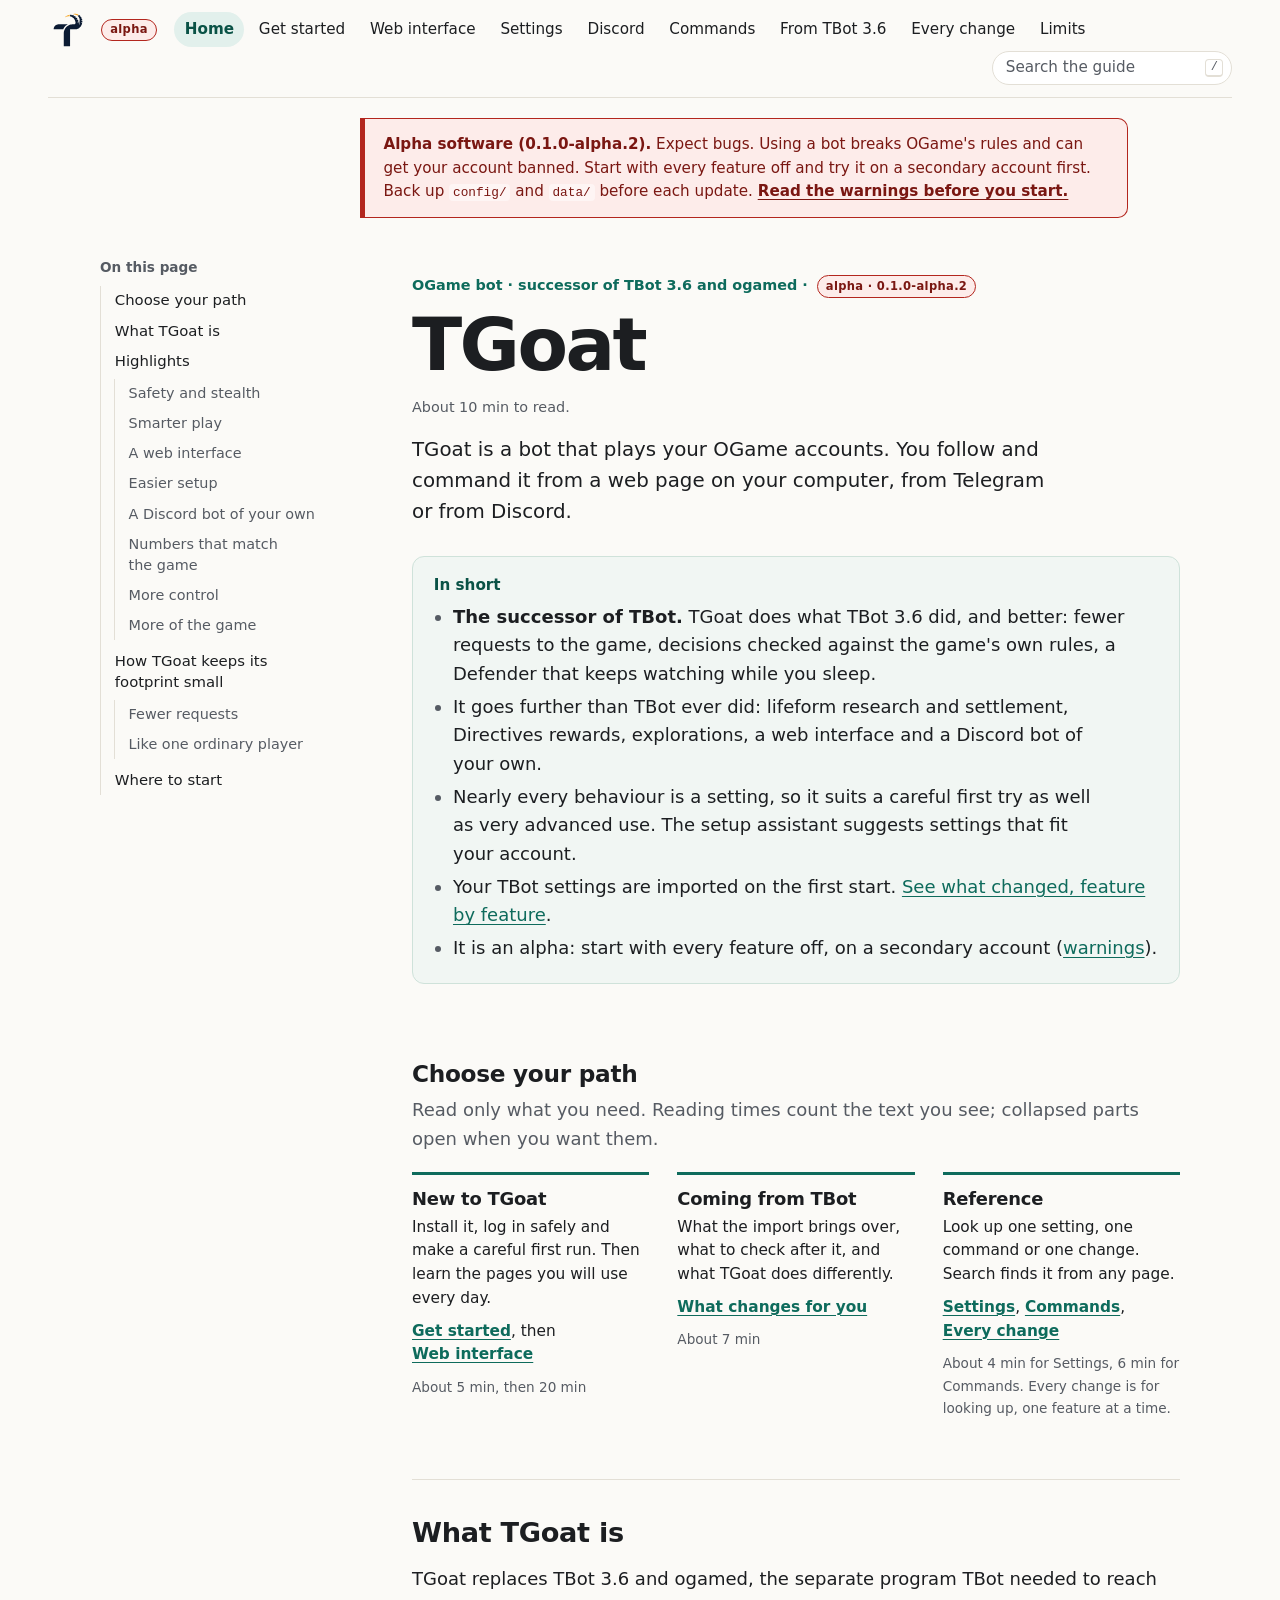
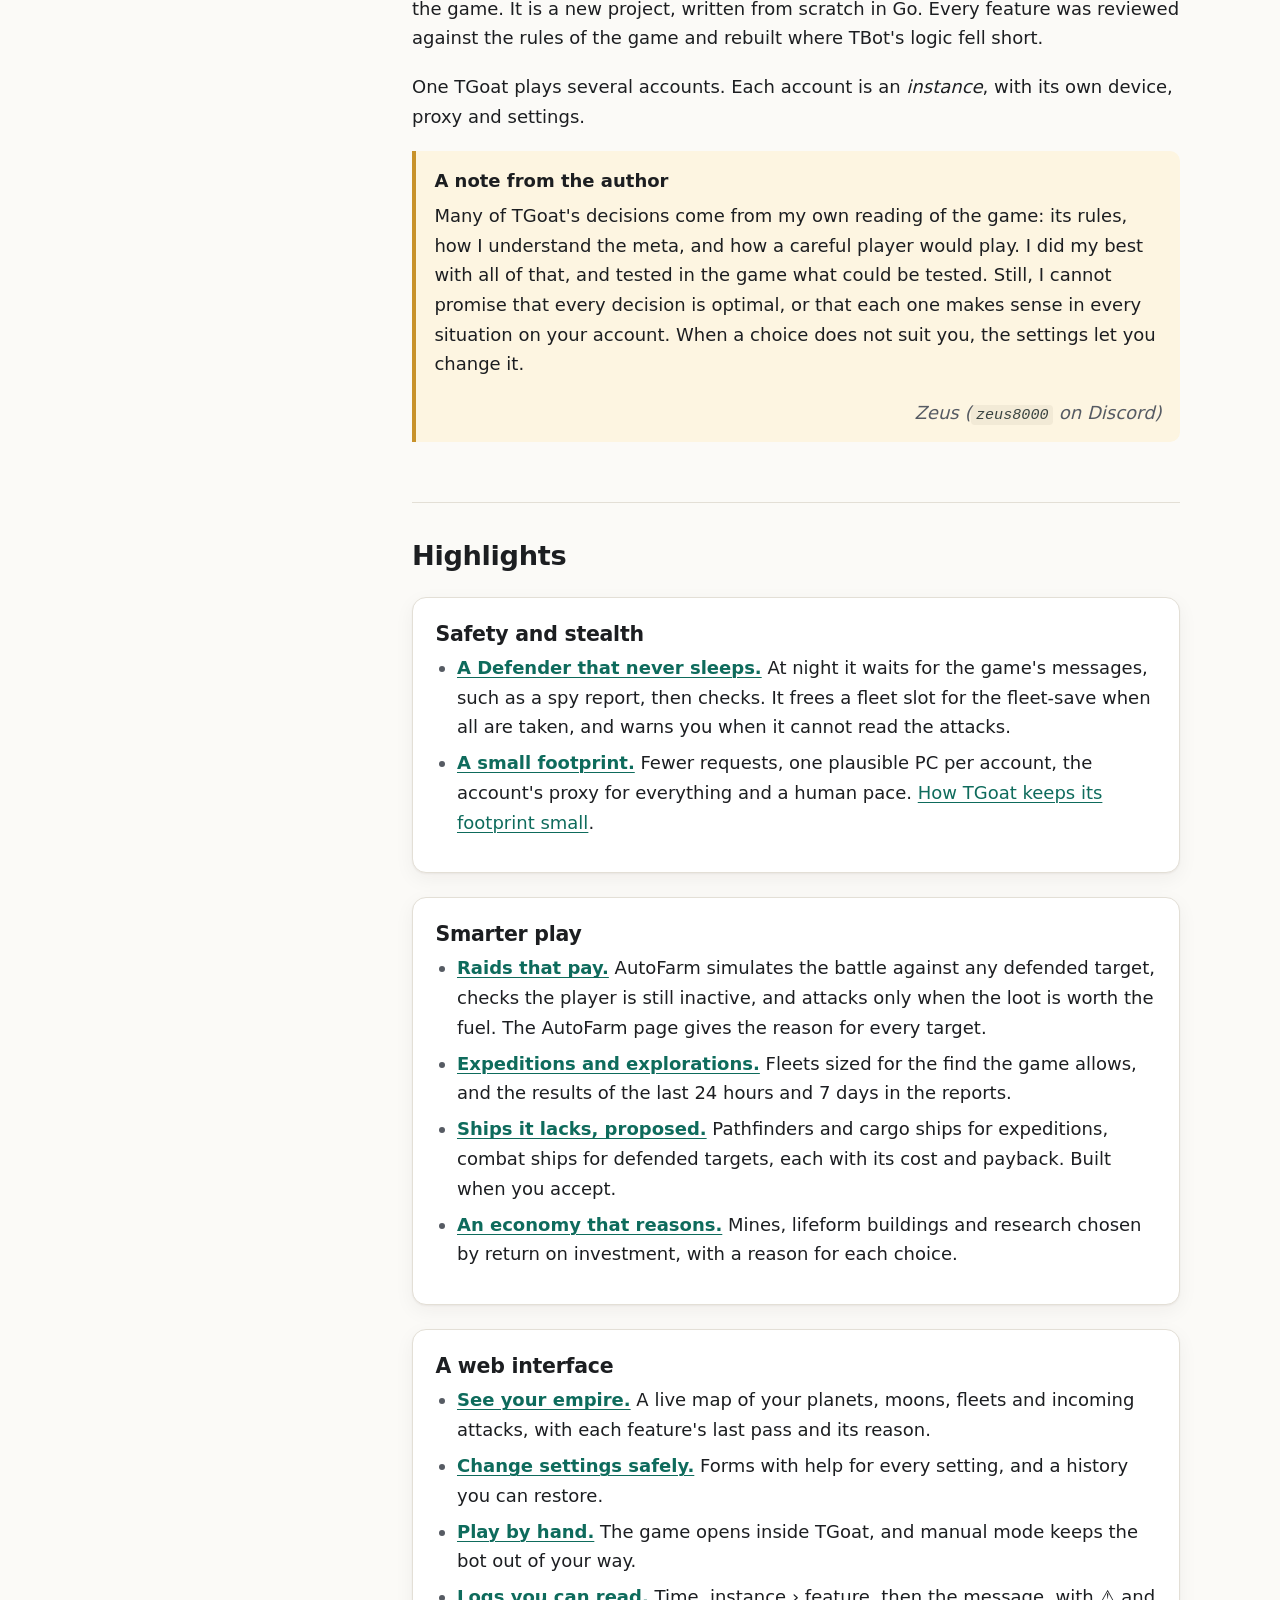
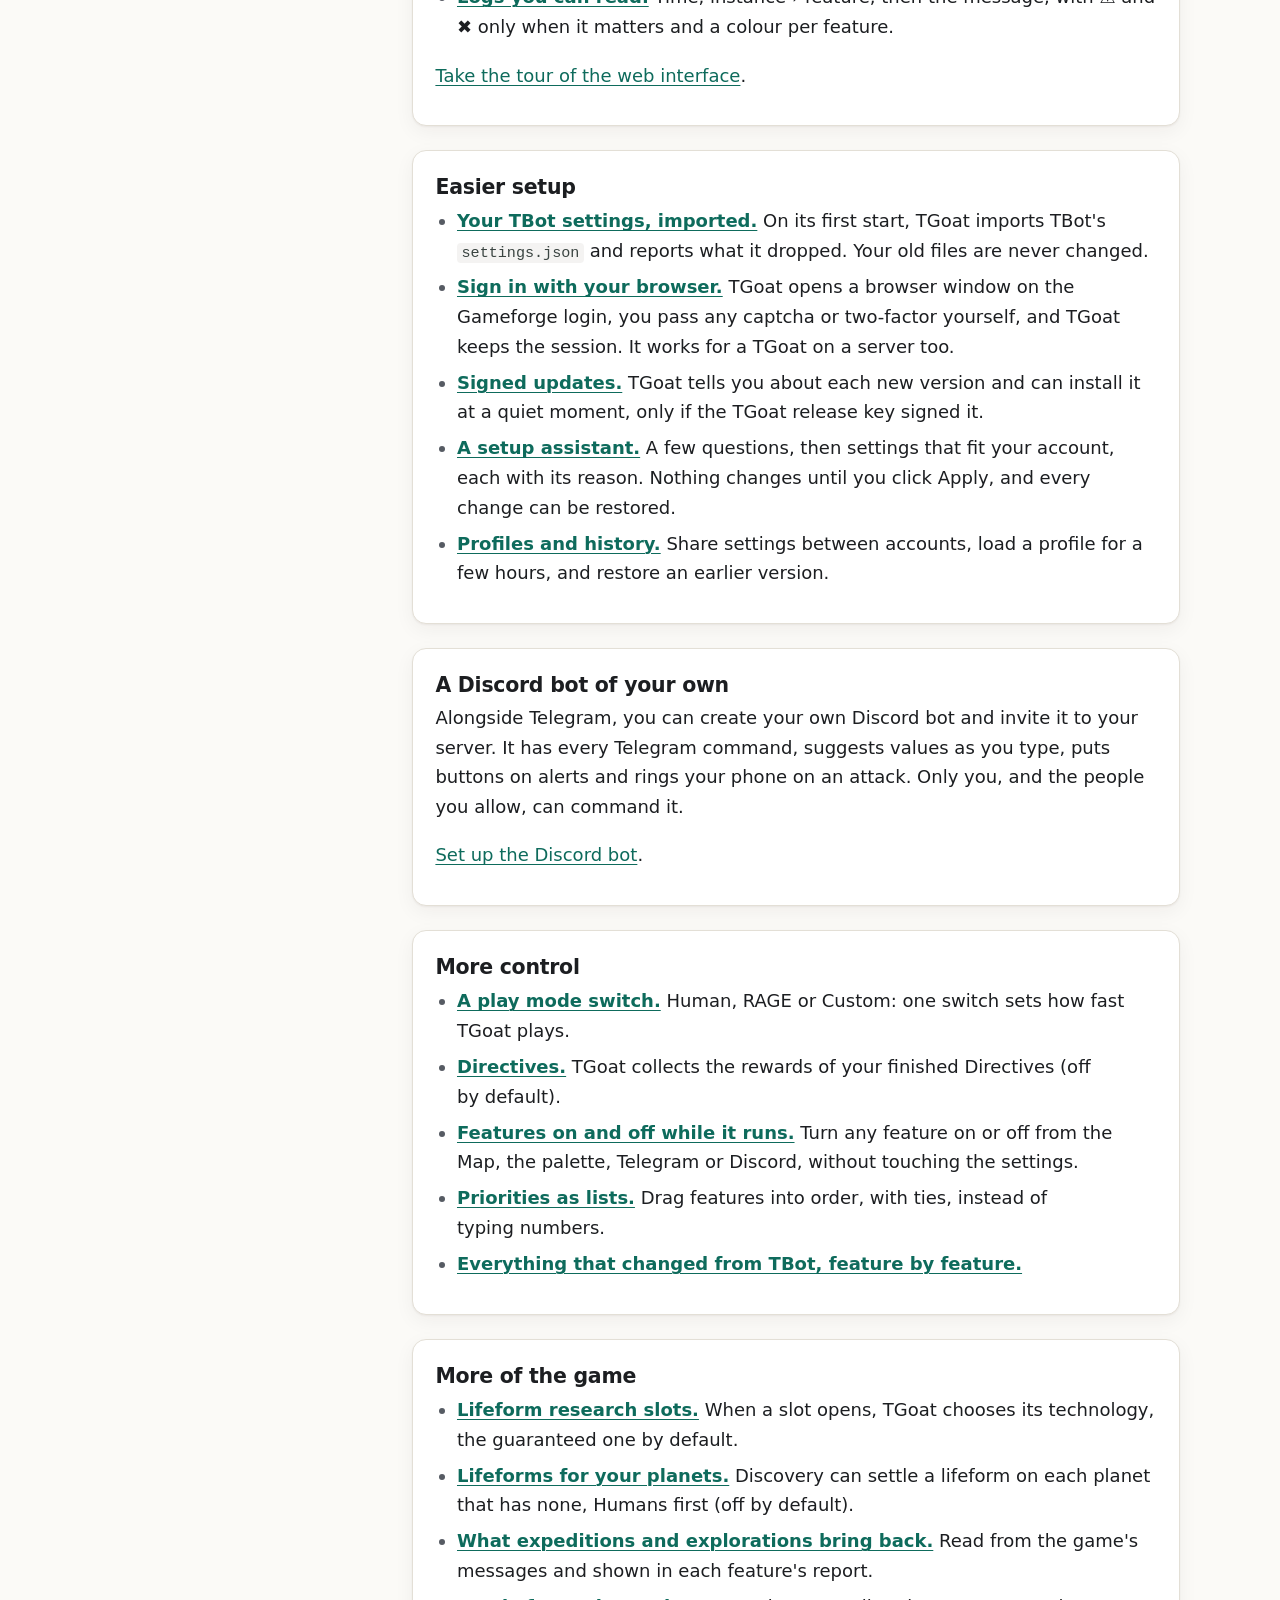
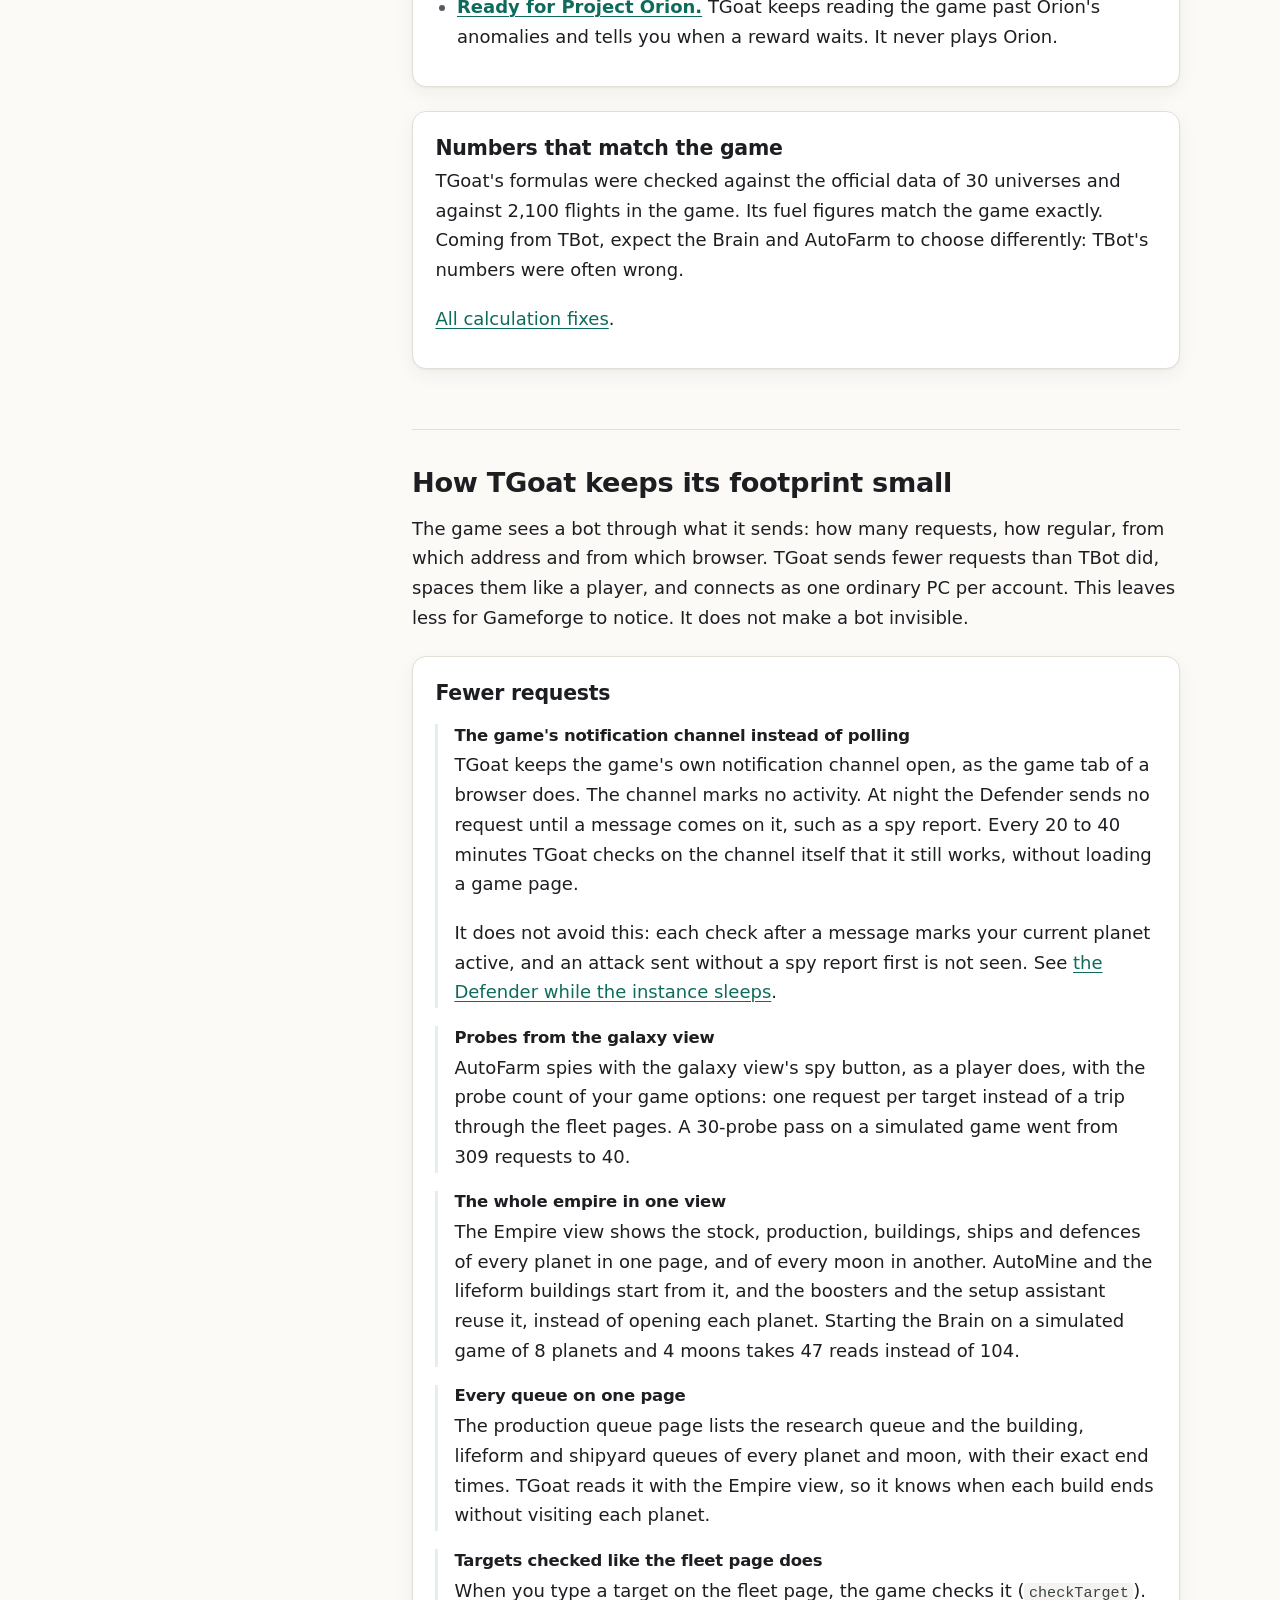
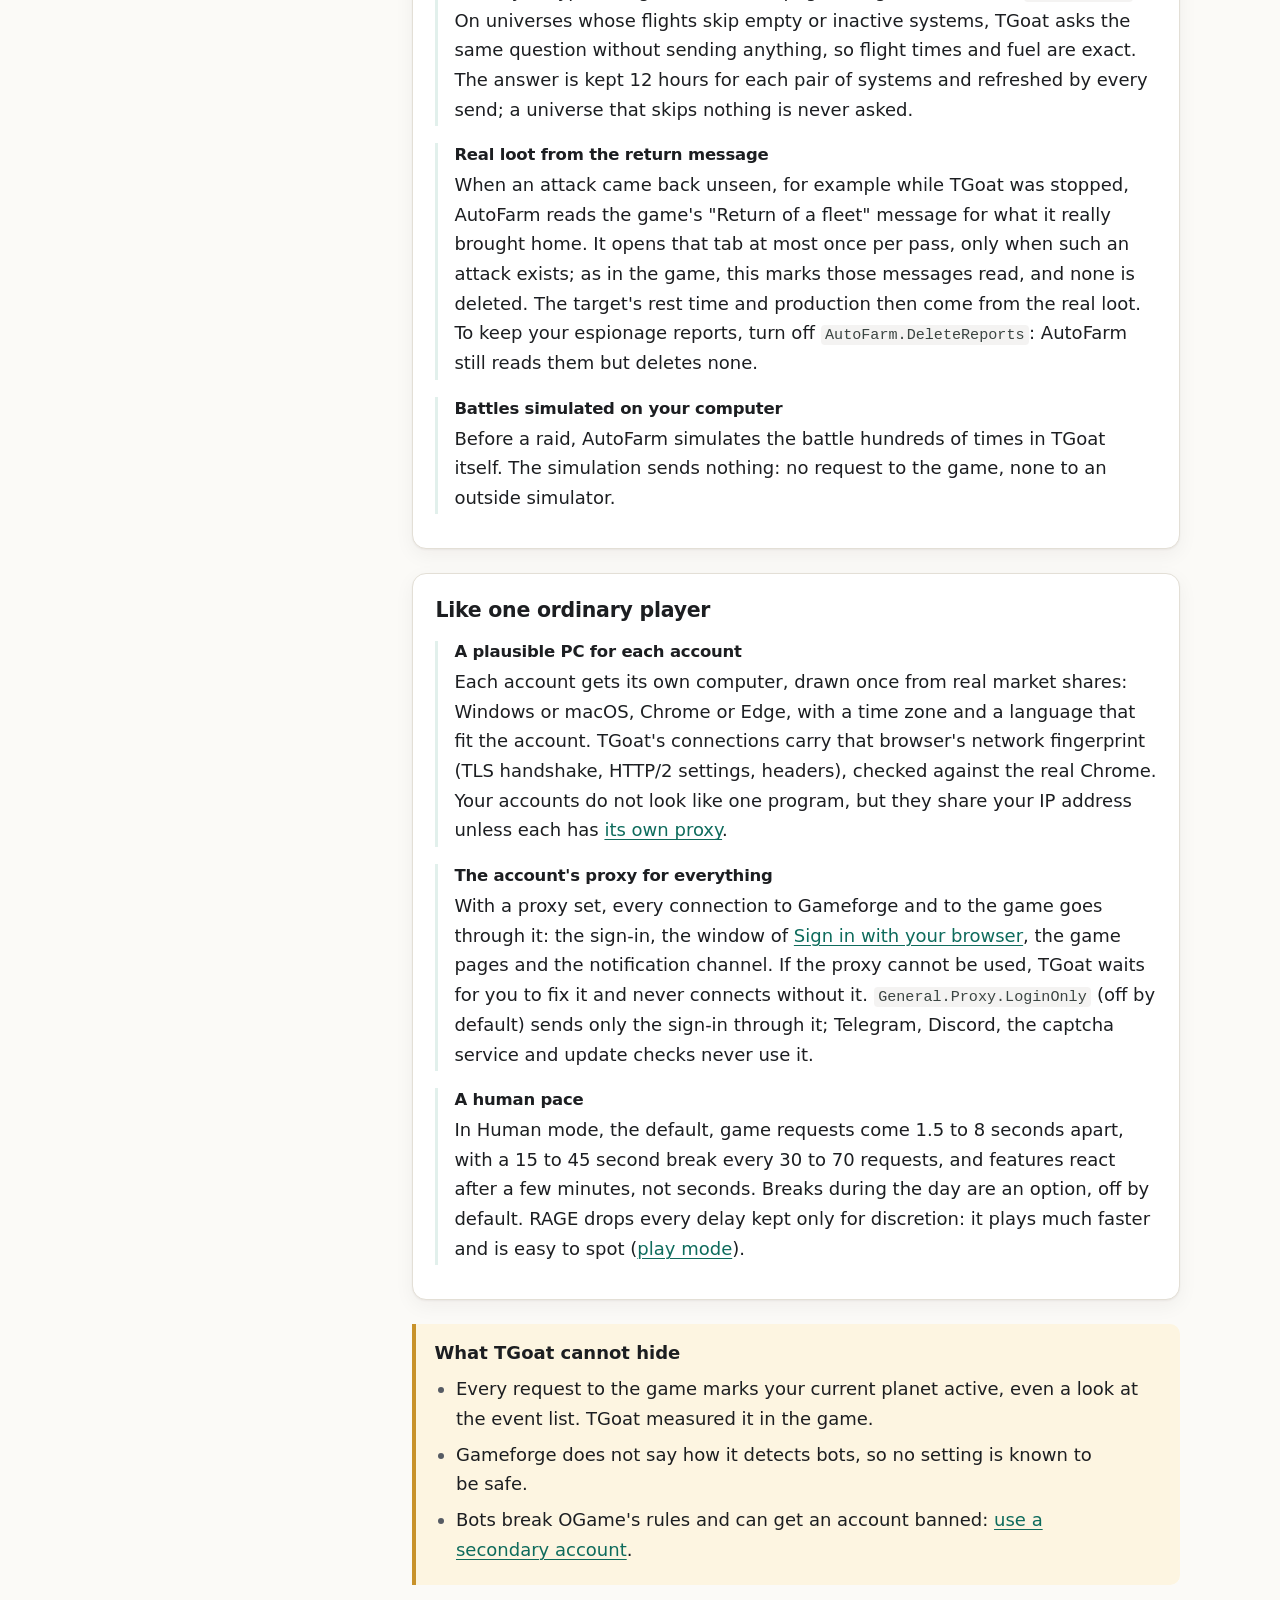
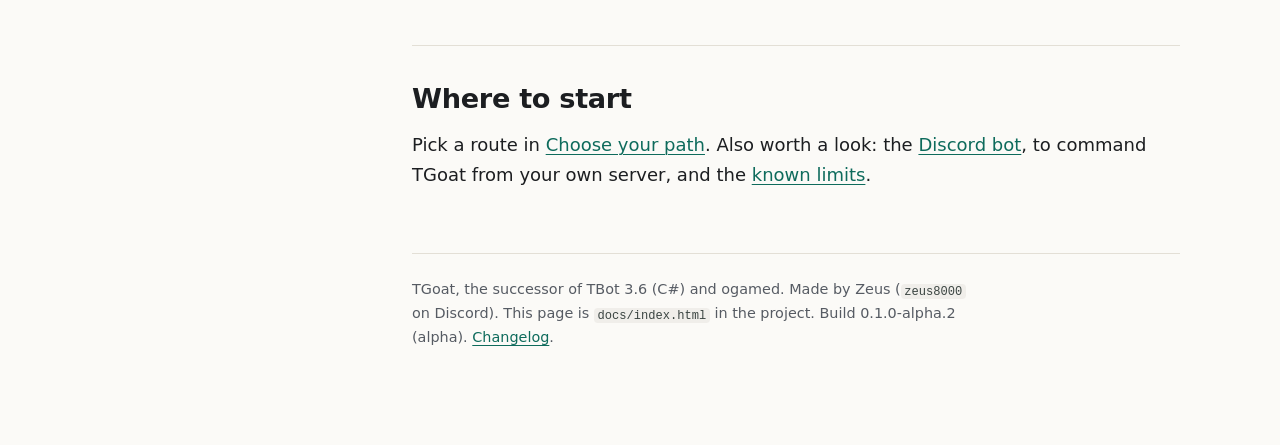
==== commit c72411fe: "TGoat 0.1.0-alpha.2: guide, changelog, Docker image and compose" ====
--- a/docs/index.html
+++ b/docs/index.html
@@ -33,7 +33,7 @@
     </ul>
   </nav>
   <aside class="alpha-banner" role="note" aria-label="Alpha warning">
-    <p><strong>Alpha software (0.1.0-alpha.1).</strong> Expect bugs. Using a bot breaks OGame's rules and can get your account banned. Start with every feature off and try it on a secondary account first. Back up <code>config/</code> and <code>data/</code> before each update. <a href="start.html#alpha">Read the warnings before you start.</a></p>
+    <p><strong>Alpha software (0.1.0-alpha.2).</strong> Expect bugs. Using a bot breaks OGame's rules and can get your account banned. Start with every feature off and try it on a secondary account first. Back up <code>config/</code> and <code>data/</code> before each update. <a href="start.html#alpha">Read the warnings before you start.</a></p>
   </aside>
 </div>
 
@@ -68,7 +68,7 @@
 <main id="main">
 
 <header class="hero">
-  <p class="eyebrow">OGame bot · successor of TBot 3.6 and ogamed · <span class="alpha-badge">alpha · 0.1.0-alpha.1</span></p>
+  <p class="eyebrow">OGame bot · successor of TBot 3.6 and ogamed · <span class="alpha-badge">alpha · 0.1.0-alpha.2</span></p>
   <h1>TGoat</h1>
   <p class="lead">TGoat is a bot that plays your OGame accounts. You follow and command it from a web page on your computer, from Telegram or from Discord.</p>
   <aside class="in-short" aria-label="In short">
@@ -208,7 +208,7 @@
 </div>
 <div class="hl">
 <h4>Probes from the galaxy view</h4>
-<p>AutoFarm spies with the galaxy view's spy button, as a player does: one request per target instead of a trip through the fleet pages. A 30-probe pass on a simulated game went from 309 requests to 40.</p>
+<p>AutoFarm spies with the galaxy view's spy button, as a player does, with the probe count of your game options: one request per target instead of a trip through the fleet pages. A 30-probe pass on a simulated game went from 309 requests to 40.</p>
 </div>
 <div class="hl">
 <h4>The whole empire in one view</h4>
@@ -224,7 +224,7 @@
 </div>
 <div class="hl">
 <h4>Real loot from the return message</h4>
-<p>When an attack came back unseen, for example while TGoat was stopped, AutoFarm reads the game's "Return of a fleet" message for what it really brought home. It opens that tab at most once per pass, only when such an attack exists; as in the game, this marks those messages read, and none is deleted. The target's rest time and production then come from the real loot.</p>
+<p>When an attack came back unseen, for example while TGoat was stopped, AutoFarm reads the game's "Return of a fleet" message for what it really brought home. It opens that tab at most once per pass, only when such an attack exists; as in the game, this marks those messages read, and none is deleted. The target's rest time and production then come from the real loot. To keep your espionage reports, turn off <code>AutoFarm.DeleteReports</code>: AutoFarm still reads them but deletes none.</p>
 </div>
 <div class="hl">
 <h4>Battles simulated on your computer</h4>
@@ -264,7 +264,7 @@
 </section>
 
 <footer>
-  <p>TGoat, the successor of TBot 3.6 (C#) and ogamed. Made by Zeus (<code>zeus8000</code> on Discord). This page is <code>docs/index.html</code> in the project. Build 0.1.0-alpha.1 (alpha). <a href="https://github.com/ronnie32/tgoat/blob/main/CHANGELOG.md">Changelog</a>.</p>
+  <p>TGoat, the successor of TBot 3.6 (C#) and ogamed. Made by Zeus (<code>zeus8000</code> on Discord). This page is <code>docs/index.html</code> in the project. Build 0.1.0-alpha.2 (alpha). <a href="https://github.com/ronnie32/tgoat/blob/main/CHANGELOG.md">Changelog</a>.</p>
 </footer>
 
 </main>
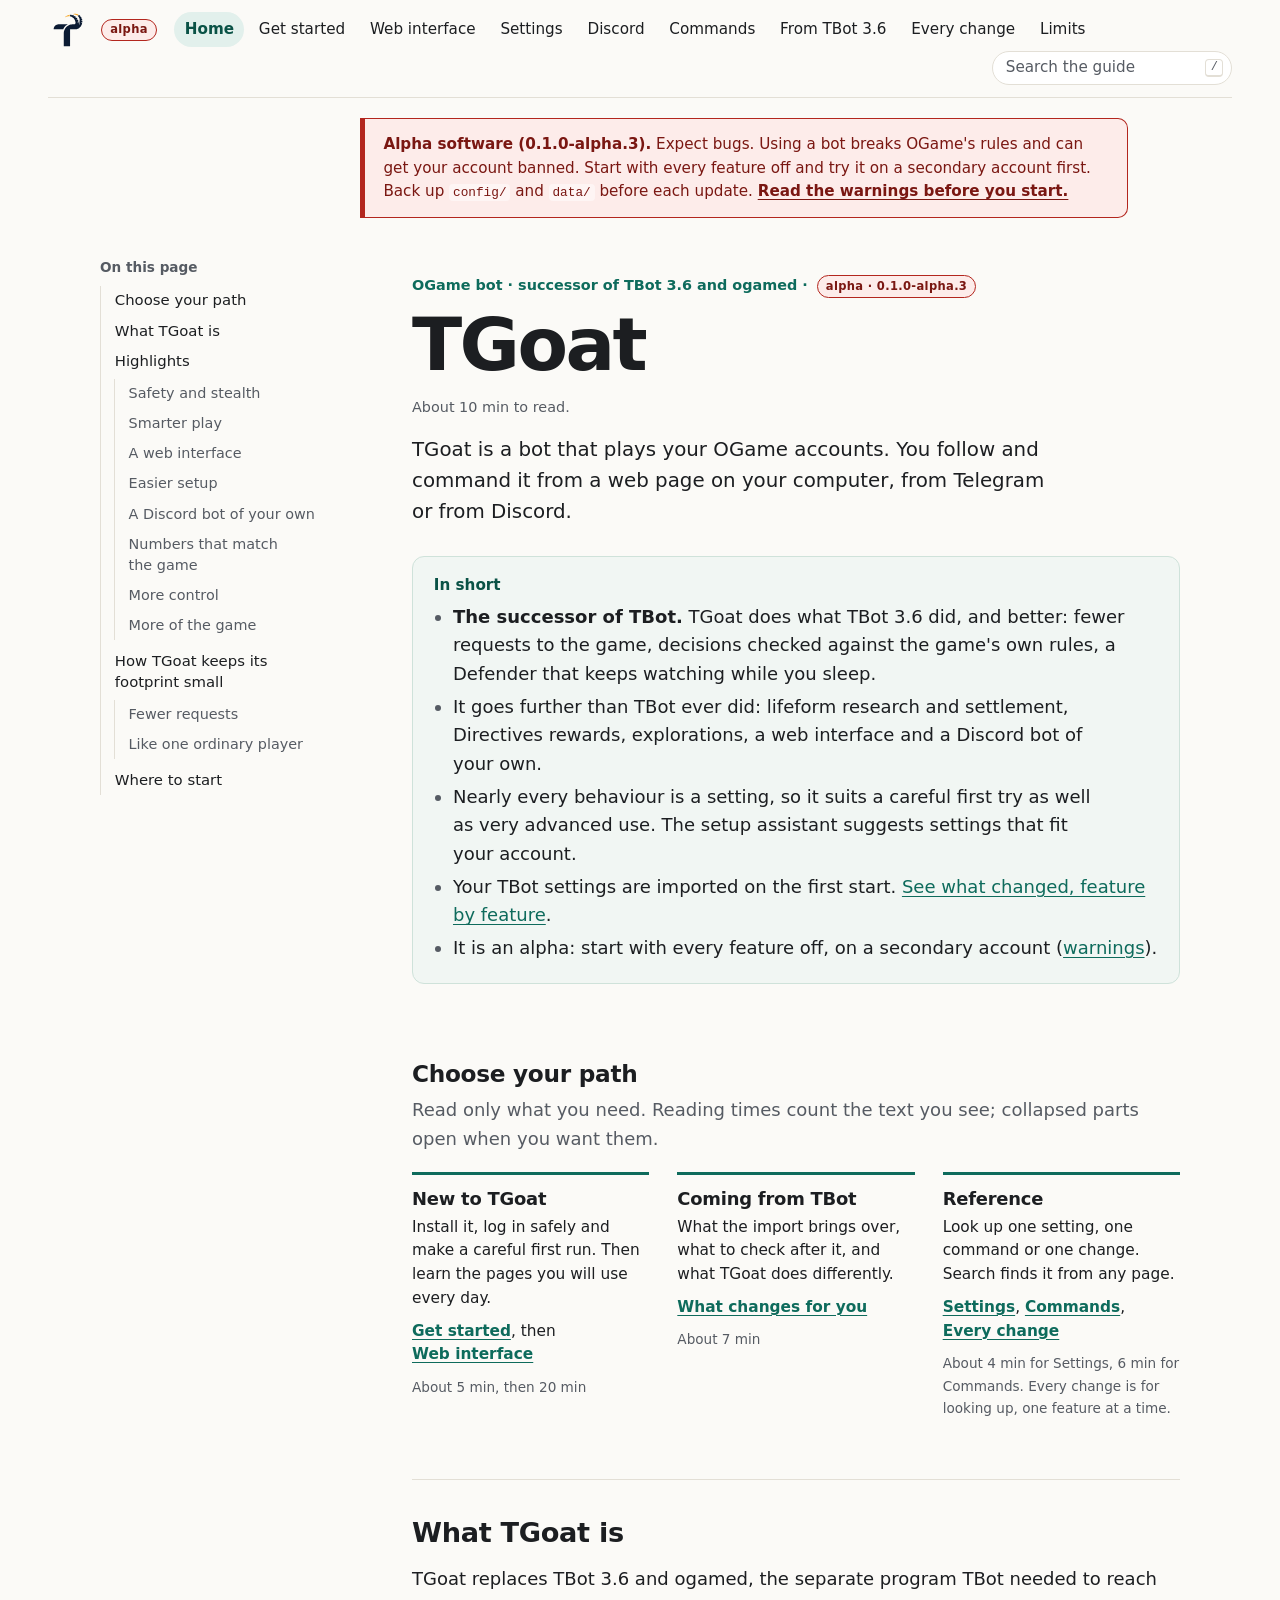
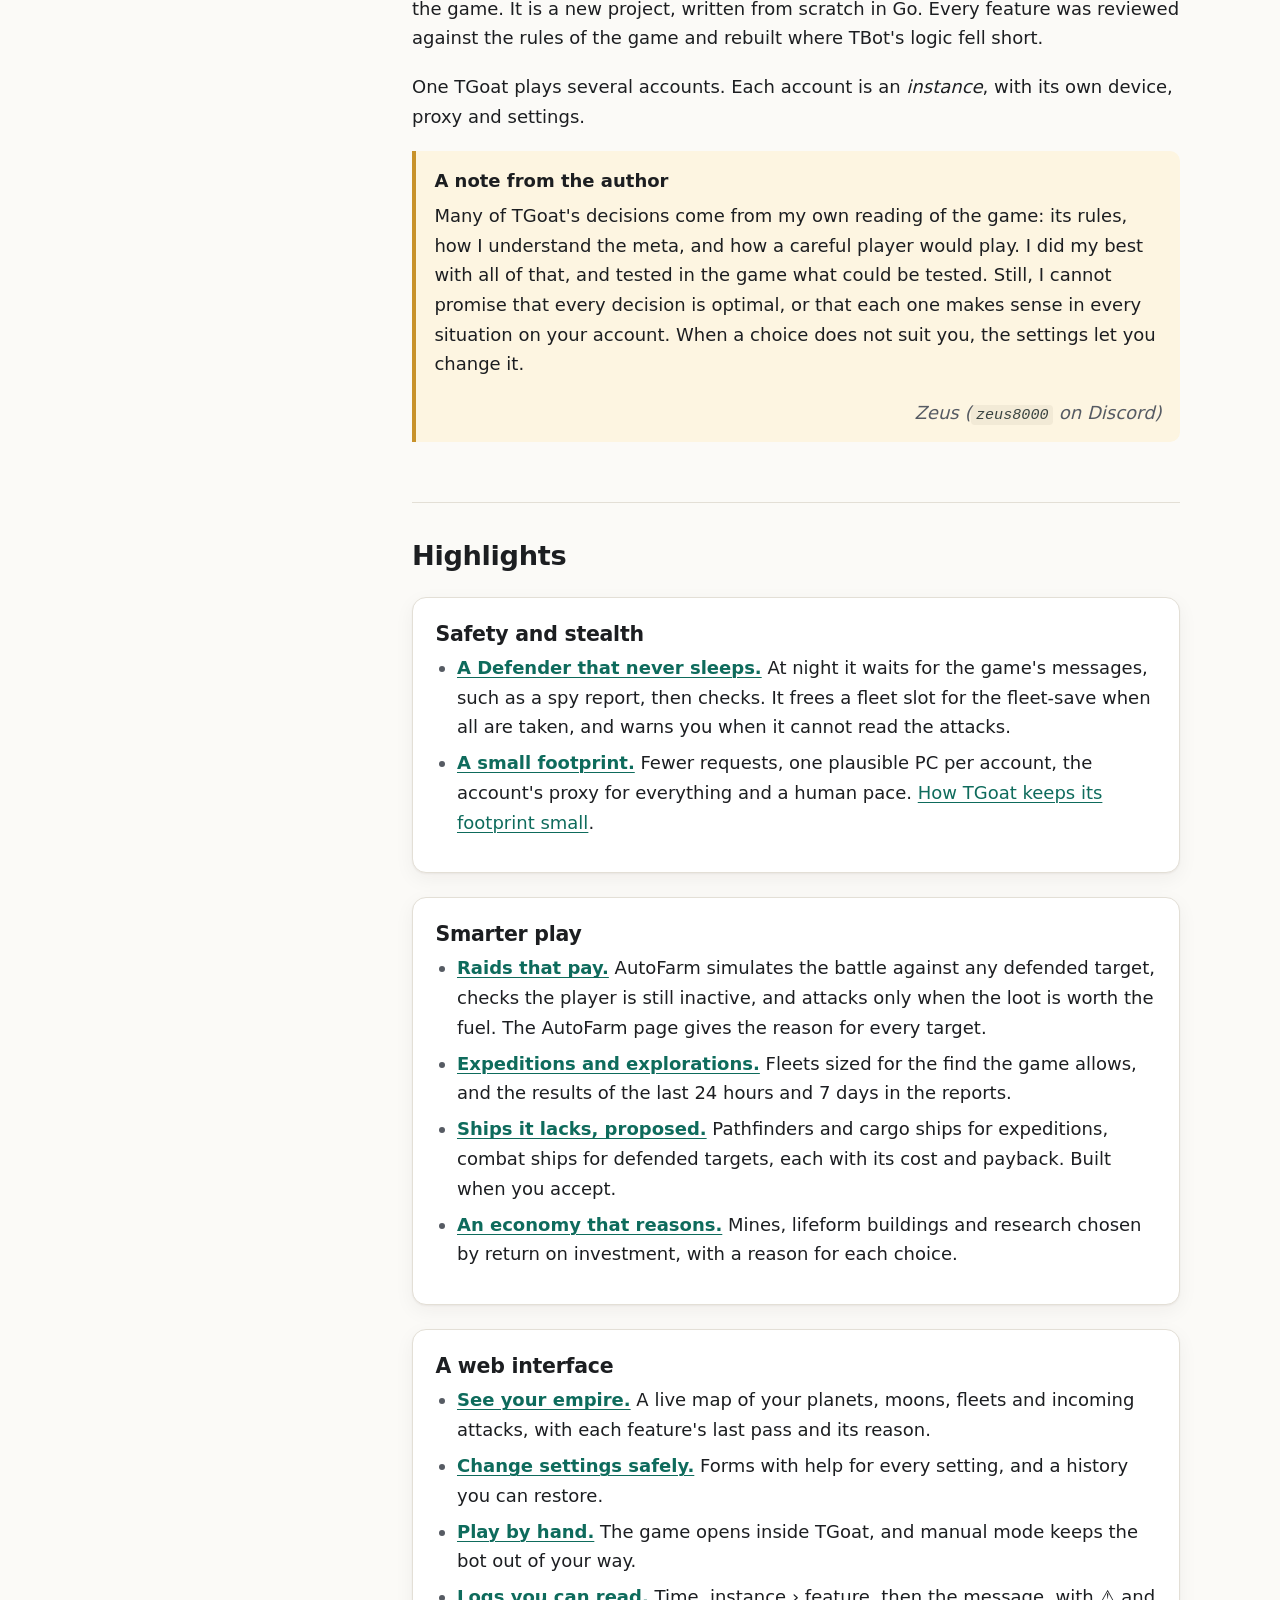
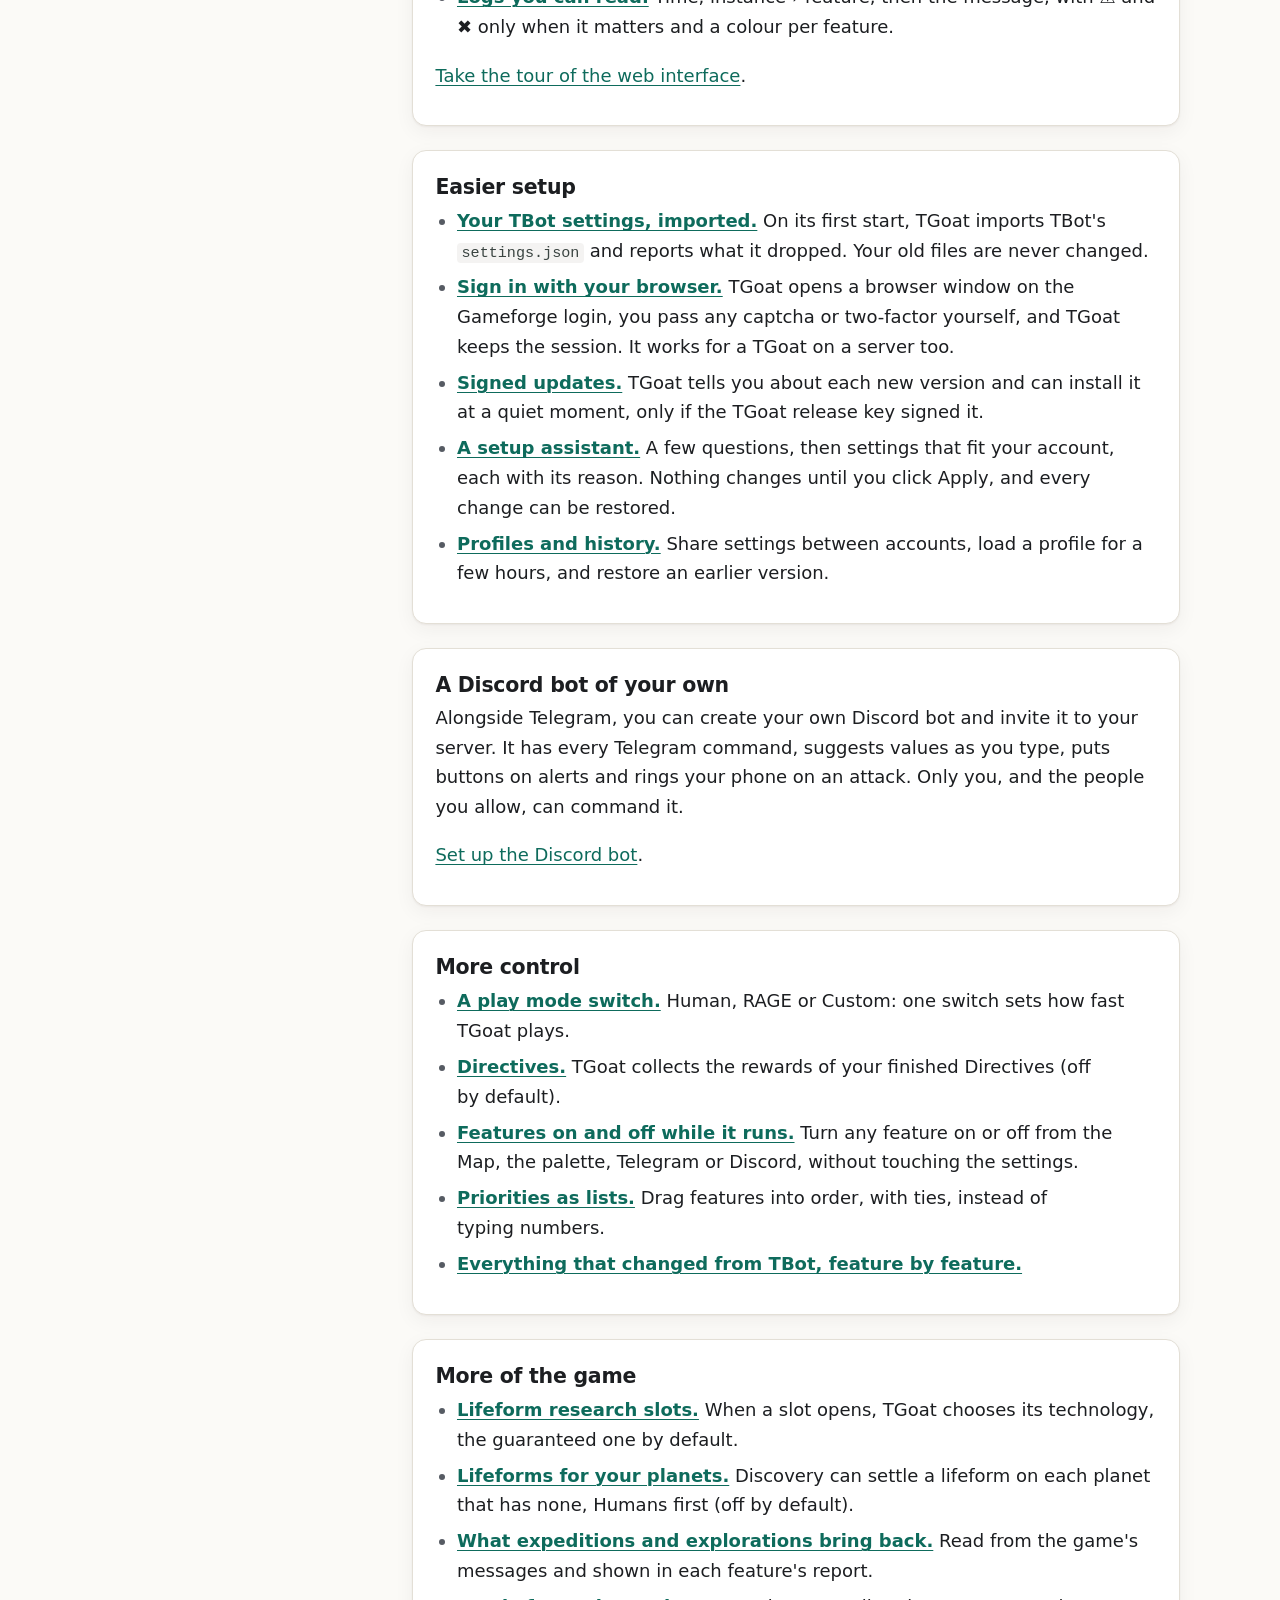
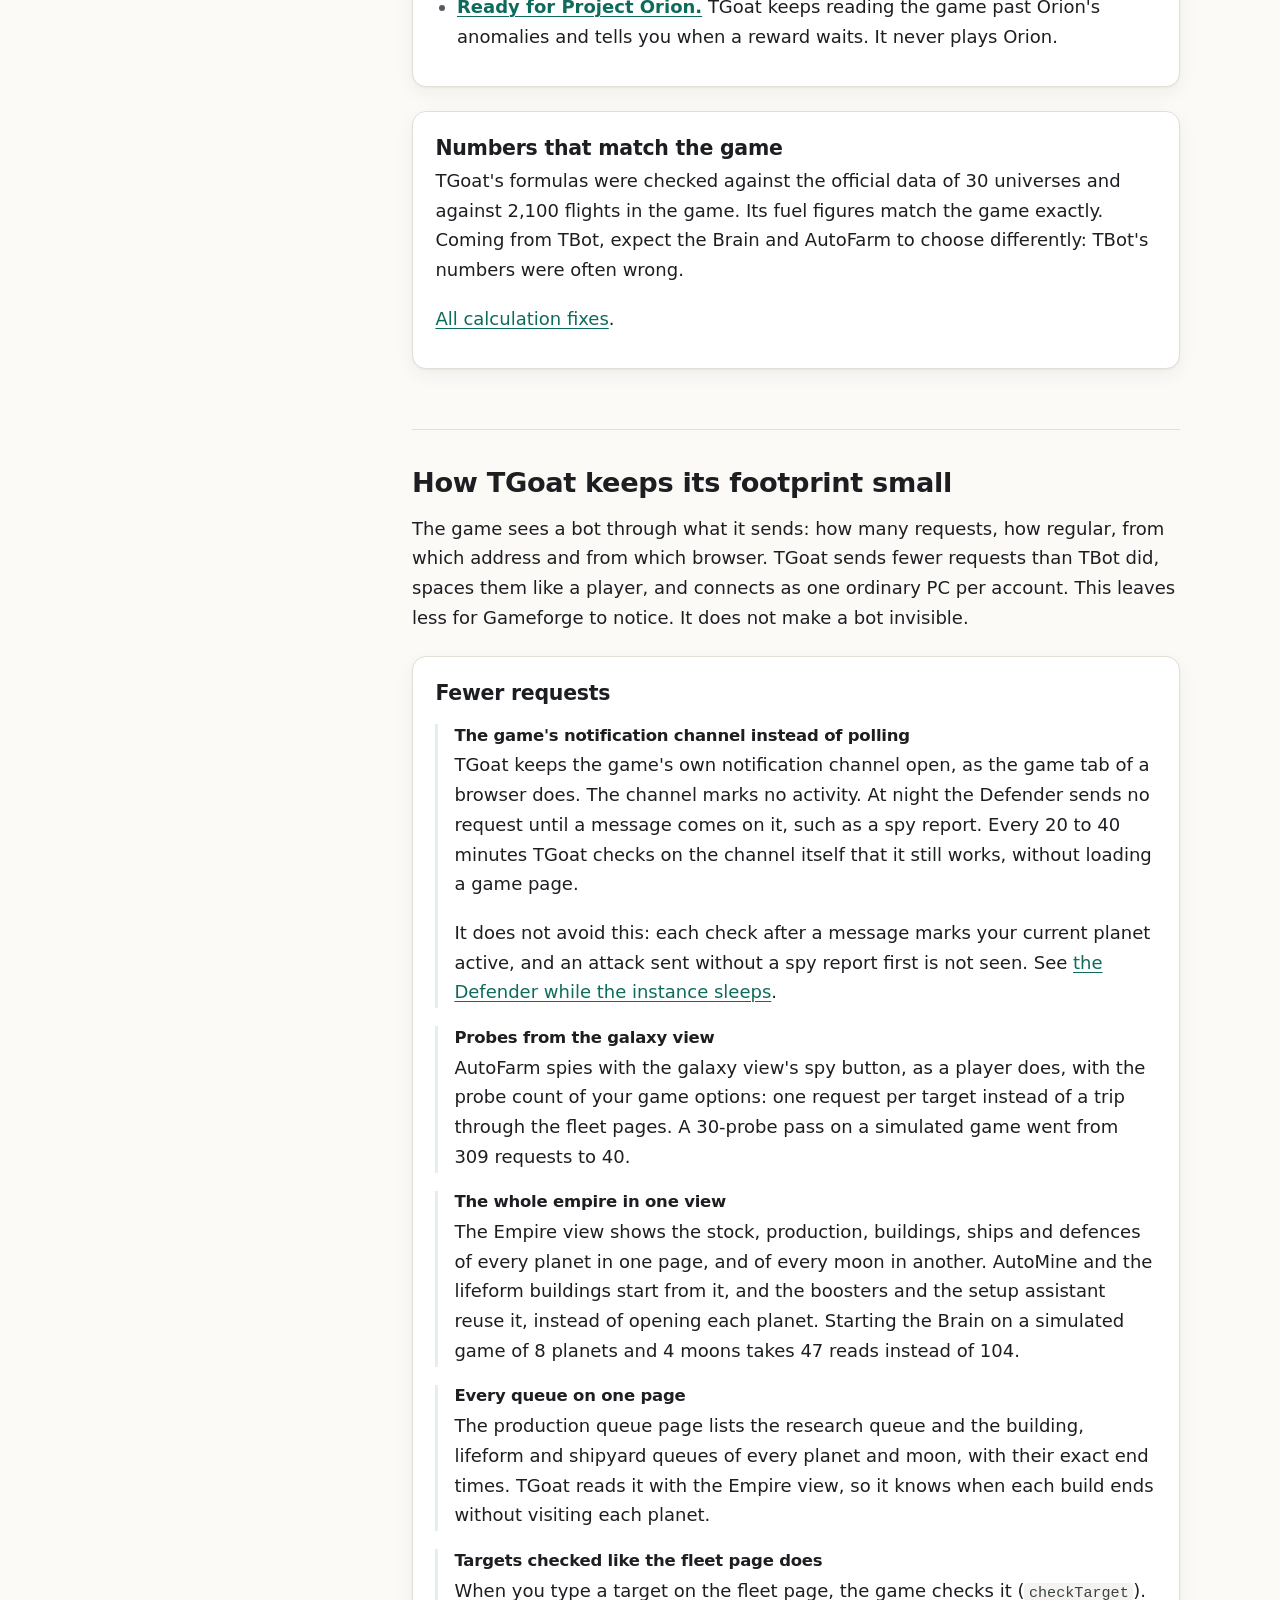
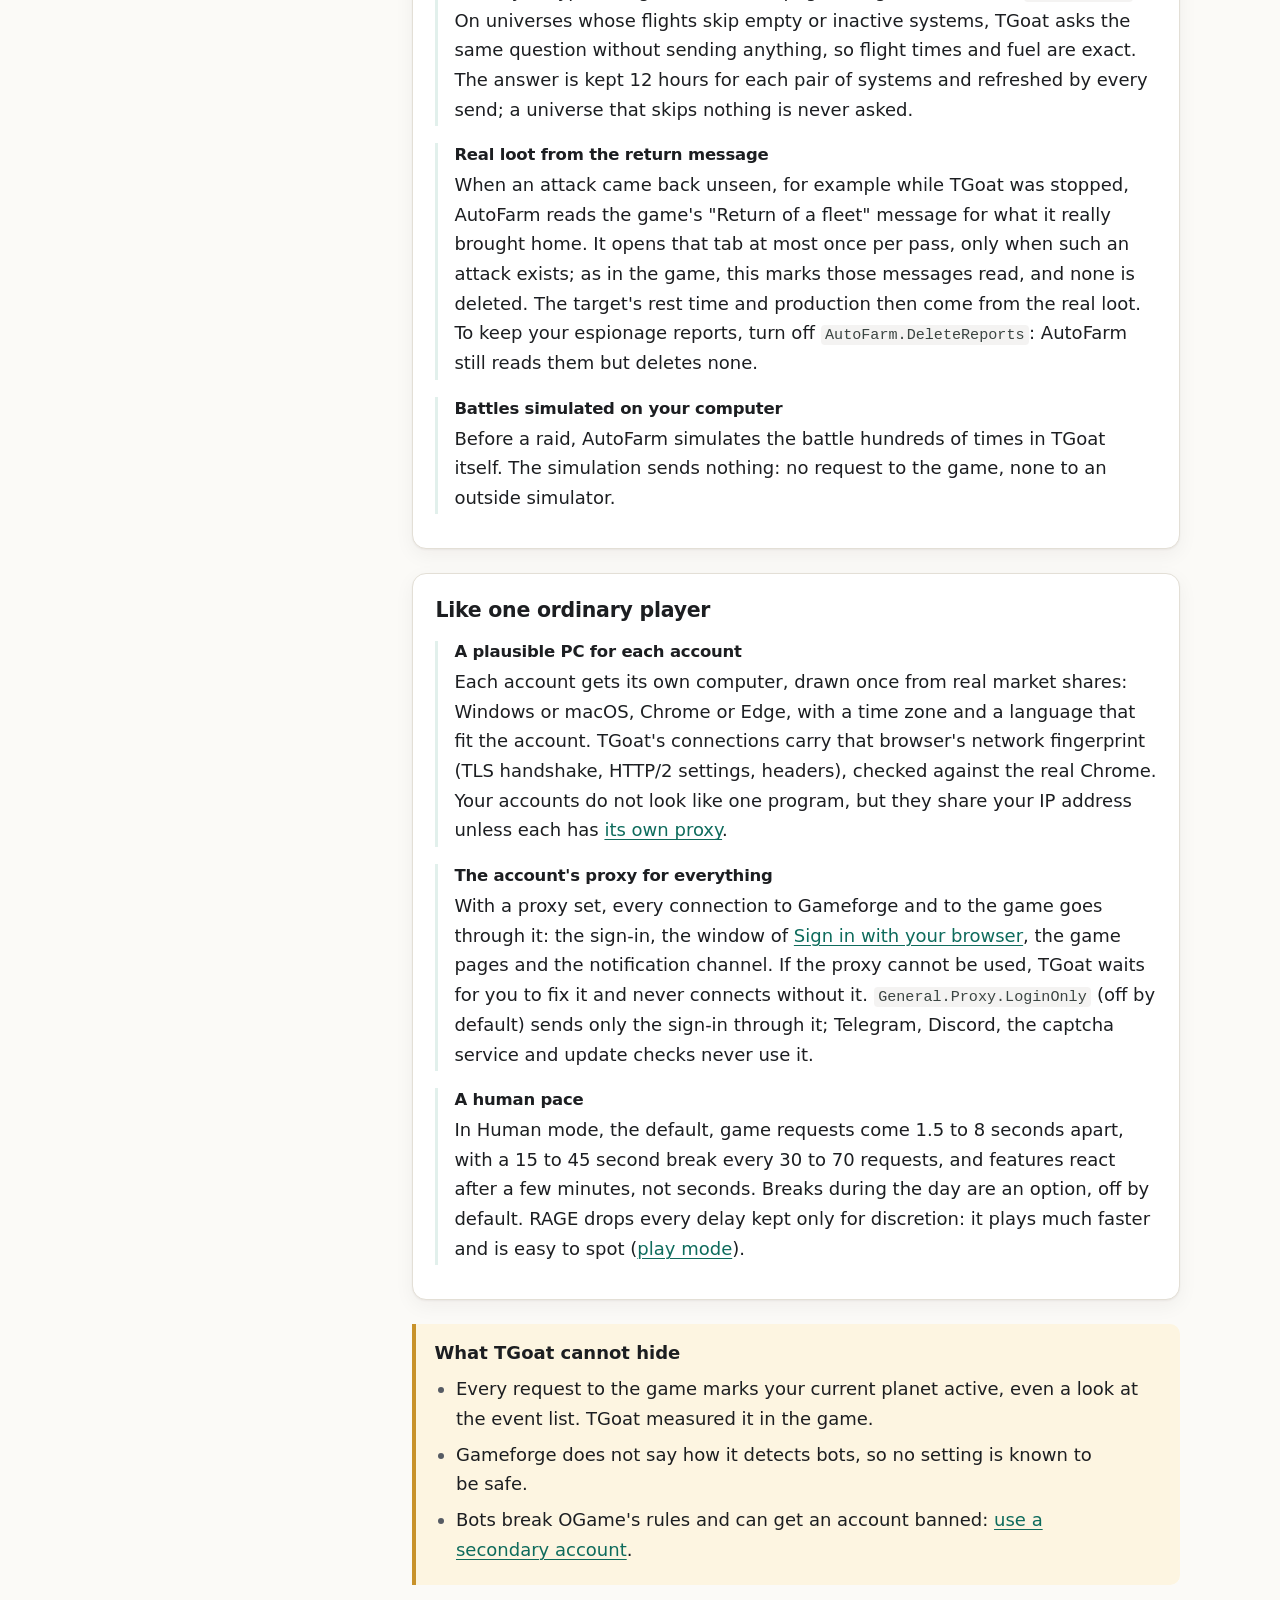
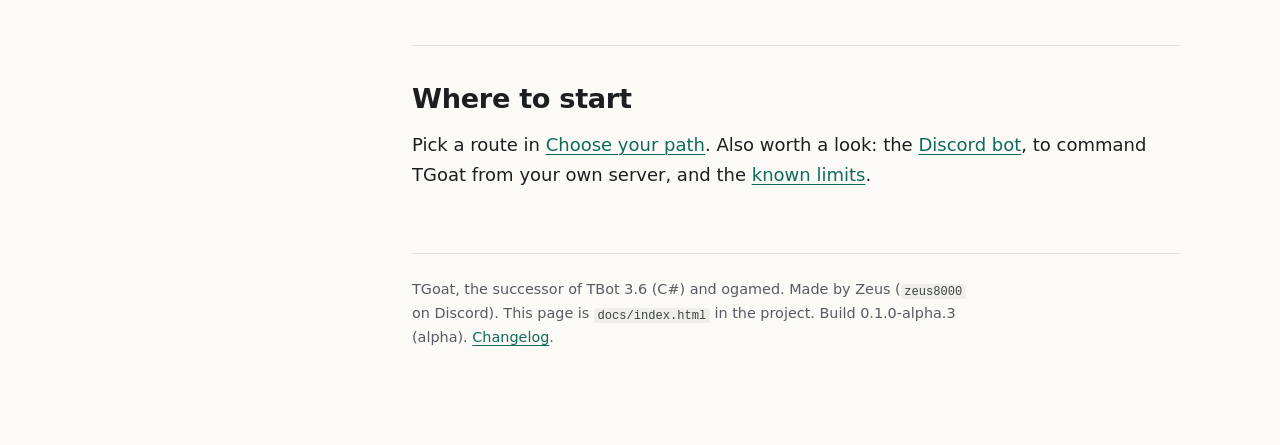
==== commit 5e31c26a: "TGoat 0.1.0-alpha.3: discoveries without a daily limit" ====
--- a/docs/index.html
+++ b/docs/index.html
@@ -33,7 +33,7 @@
     </ul>
   </nav>
   <aside class="alpha-banner" role="note" aria-label="Alpha warning">
-    <p><strong>Alpha software (0.1.0-alpha.2).</strong> Expect bugs. Using a bot breaks OGame's rules and can get your account banned. Start with every feature off and try it on a secondary account first. Back up <code>config/</code> and <code>data/</code> before each update. <a href="start.html#alpha">Read the warnings before you start.</a></p>
+    <p><strong>Alpha software (0.1.0-alpha.3).</strong> Expect bugs. Using a bot breaks OGame's rules and can get your account banned. Start with every feature off and try it on a secondary account first. Back up <code>config/</code> and <code>data/</code> before each update. <a href="start.html#alpha">Read the warnings before you start.</a></p>
   </aside>
 </div>
 
@@ -68,7 +68,7 @@
 <main id="main">
 
 <header class="hero">
-  <p class="eyebrow">OGame bot · successor of TBot 3.6 and ogamed · <span class="alpha-badge">alpha · 0.1.0-alpha.2</span></p>
+  <p class="eyebrow">OGame bot · successor of TBot 3.6 and ogamed · <span class="alpha-badge">alpha · 0.1.0-alpha.3</span></p>
   <h1>TGoat</h1>
   <p class="lead">TGoat is a bot that plays your OGame accounts. You follow and command it from a web page on your computer, from Telegram or from Discord.</p>
   <aside class="in-short" aria-label="In short">
@@ -264,7 +264,7 @@
 </section>
 
 <footer>
-  <p>TGoat, the successor of TBot 3.6 (C#) and ogamed. Made by Zeus (<code>zeus8000</code> on Discord). This page is <code>docs/index.html</code> in the project. Build 0.1.0-alpha.2 (alpha). <a href="https://github.com/ronnie32/tgoat/blob/main/CHANGELOG.md">Changelog</a>.</p>
+  <p>TGoat, the successor of TBot 3.6 (C#) and ogamed. Made by Zeus (<code>zeus8000</code> on Discord). This page is <code>docs/index.html</code> in the project. Build 0.1.0-alpha.3 (alpha). <a href="https://github.com/ronnie32/tgoat/blob/main/CHANGELOG.md">Changelog</a>.</p>
 </footer>
 
 </main>
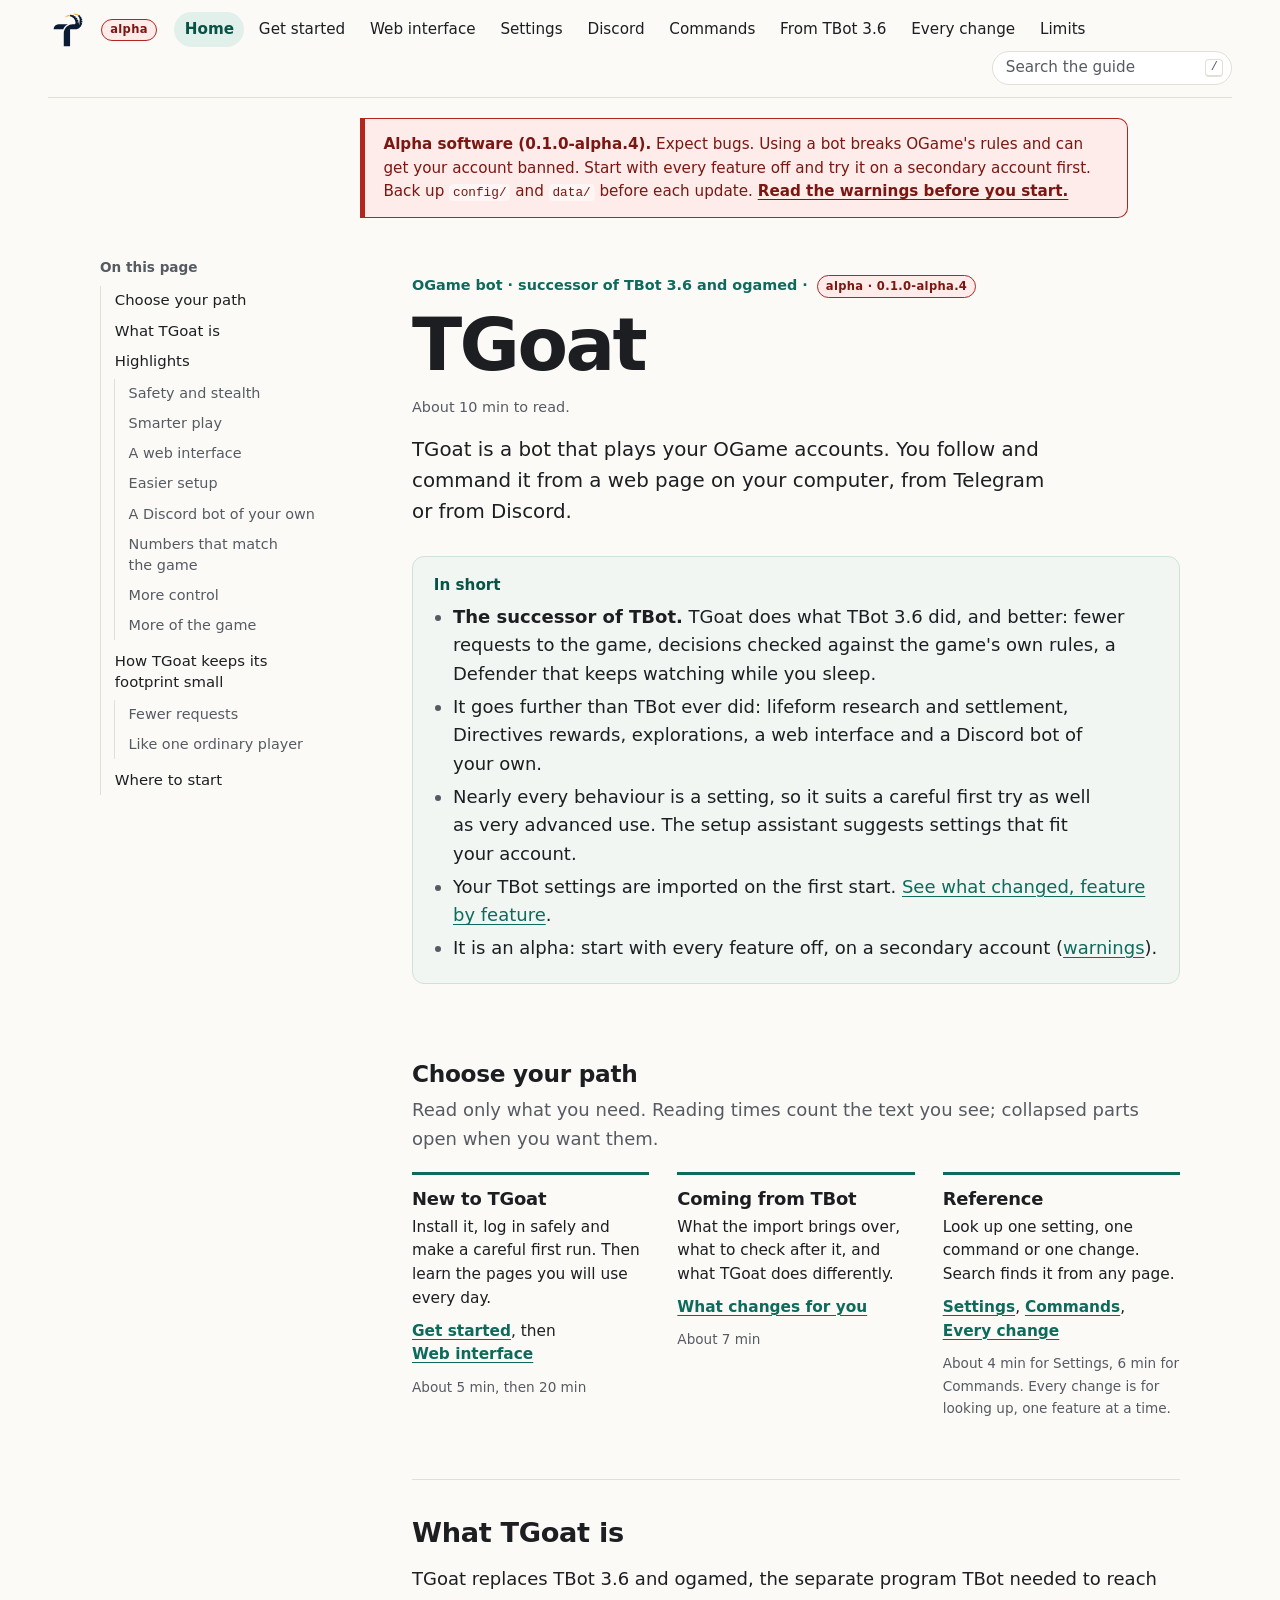
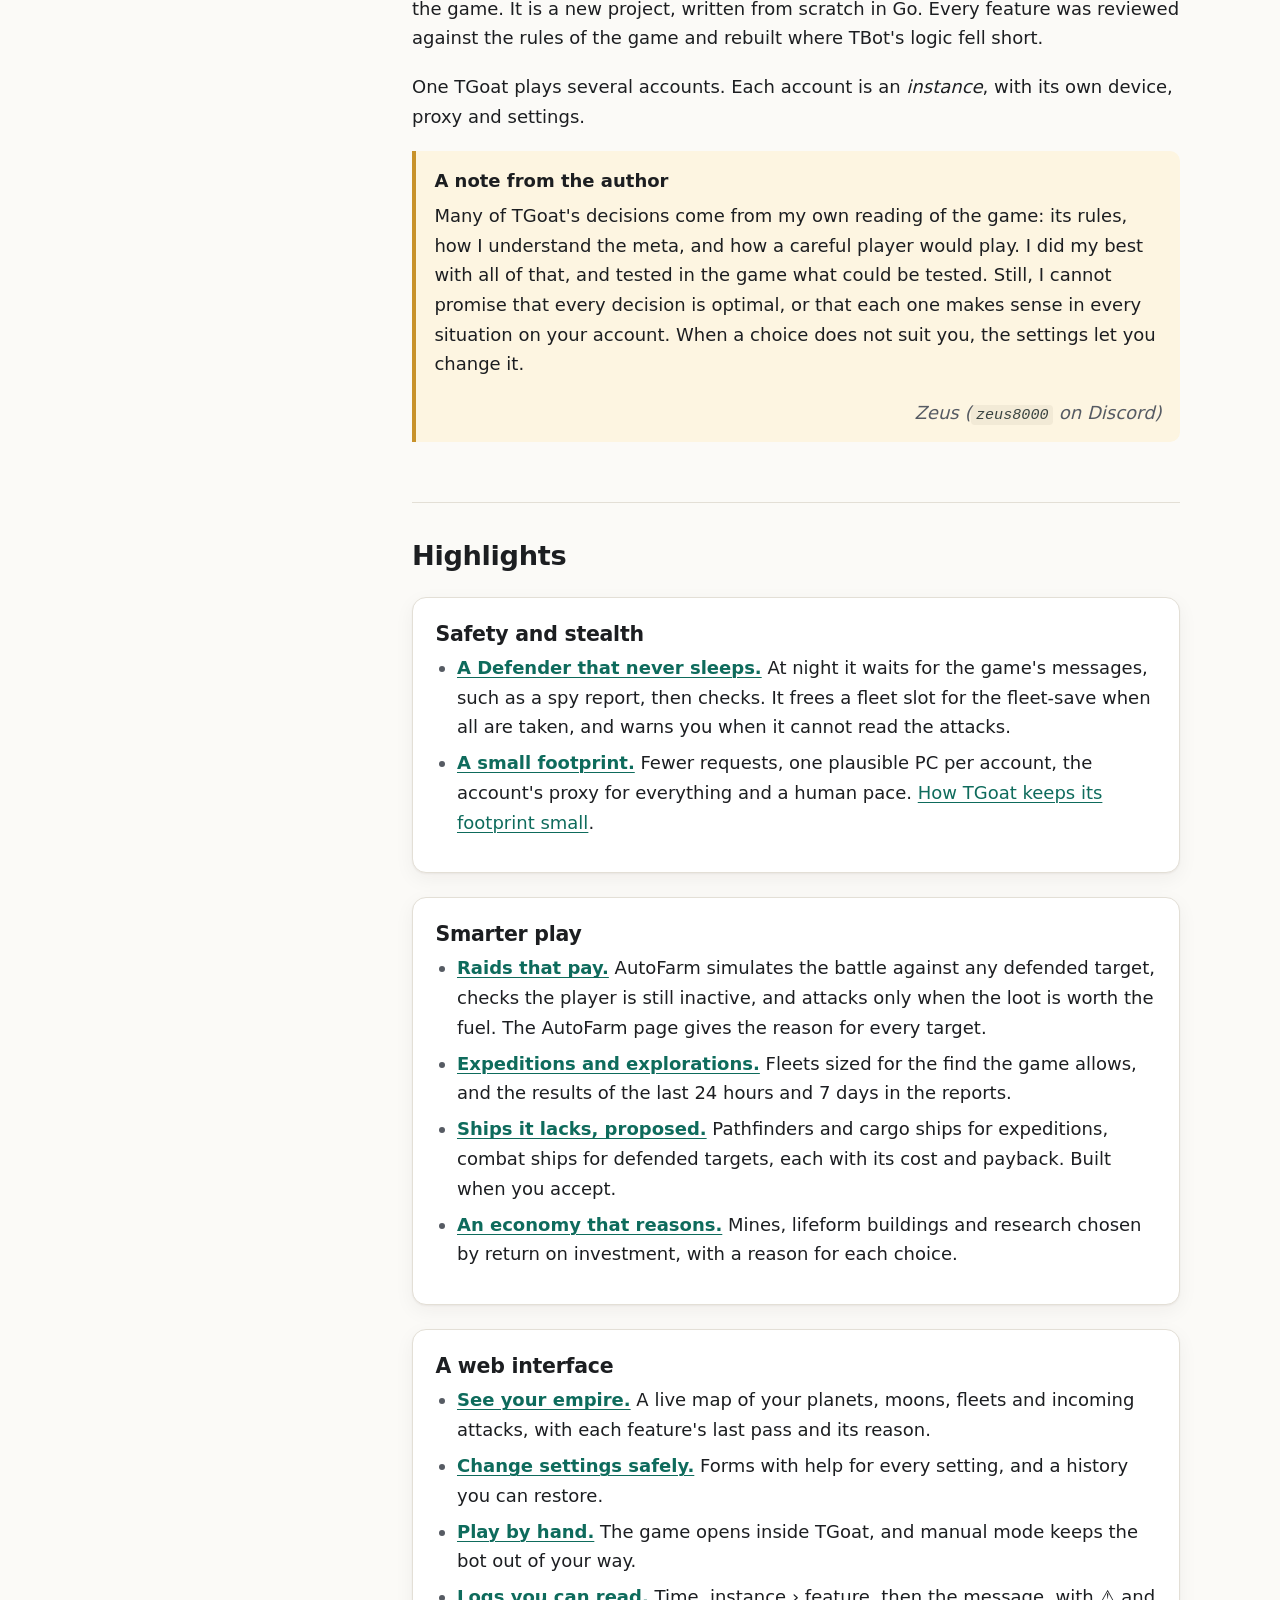
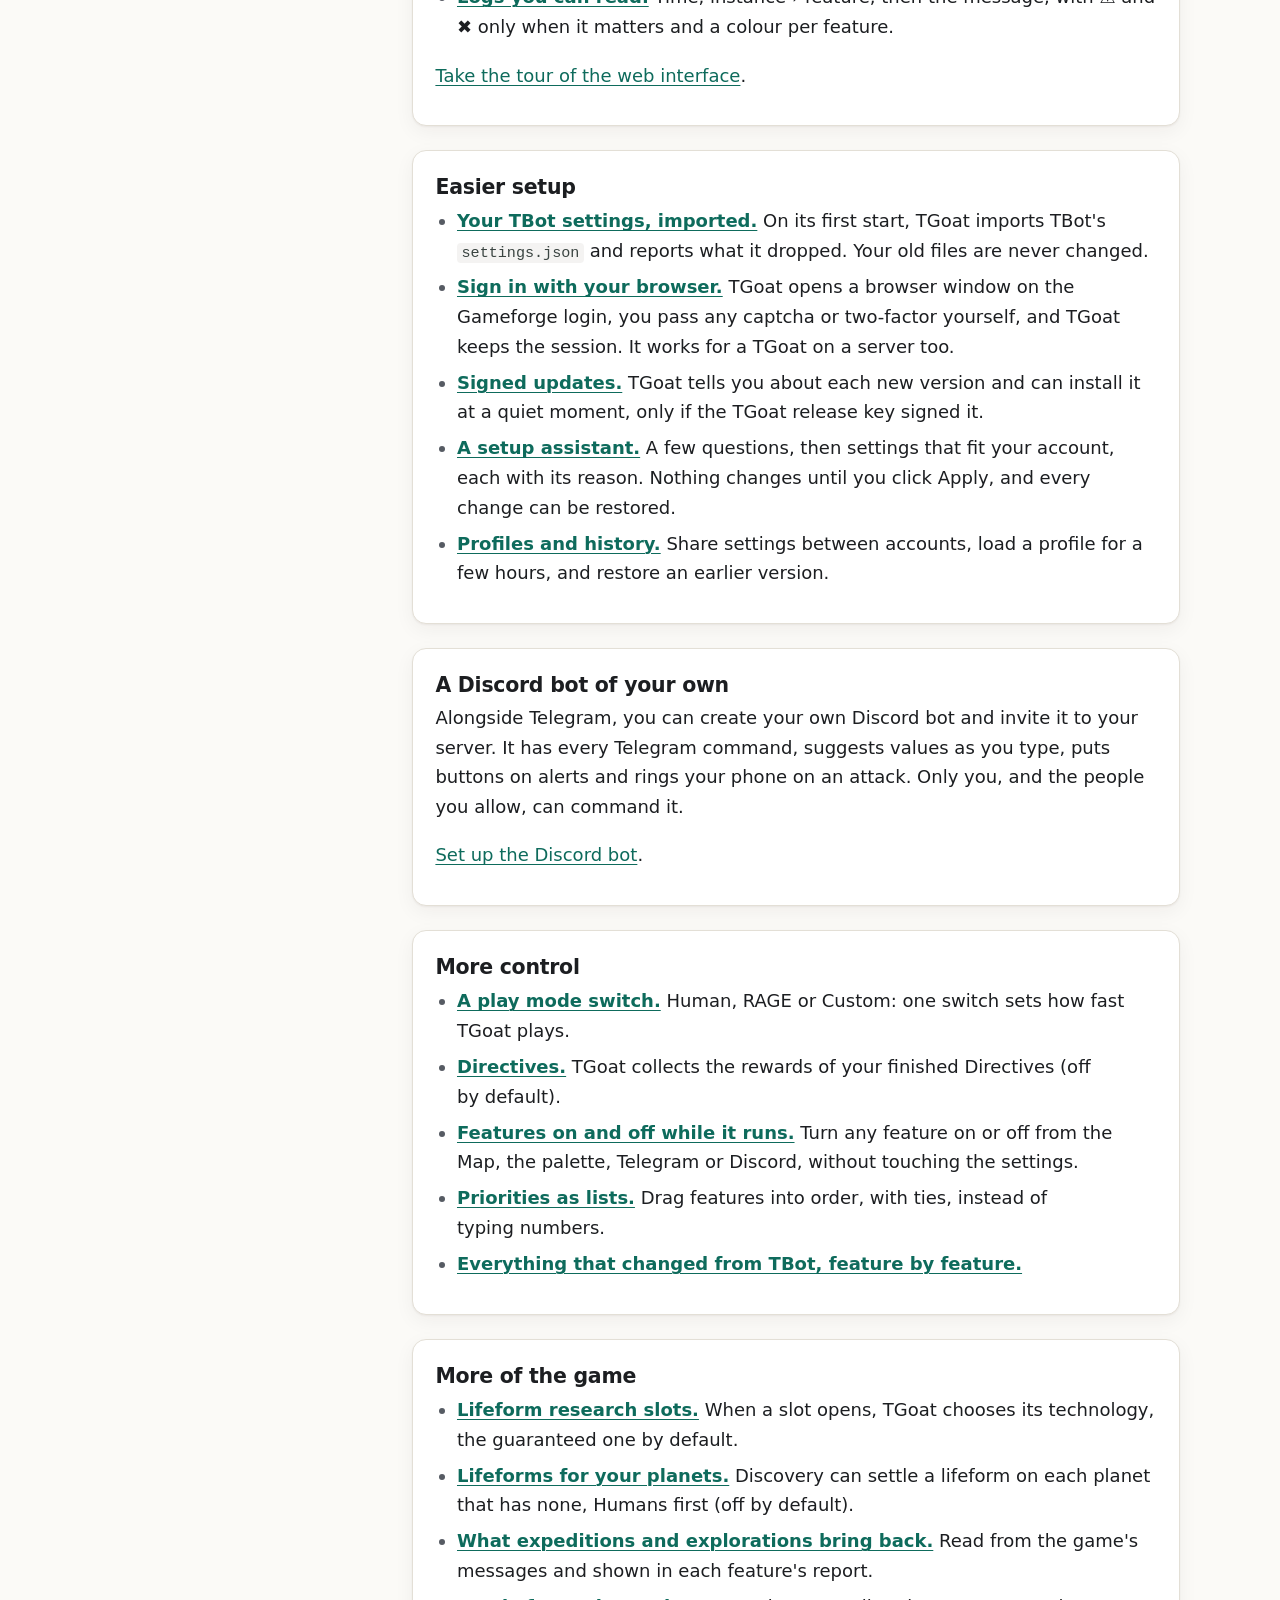
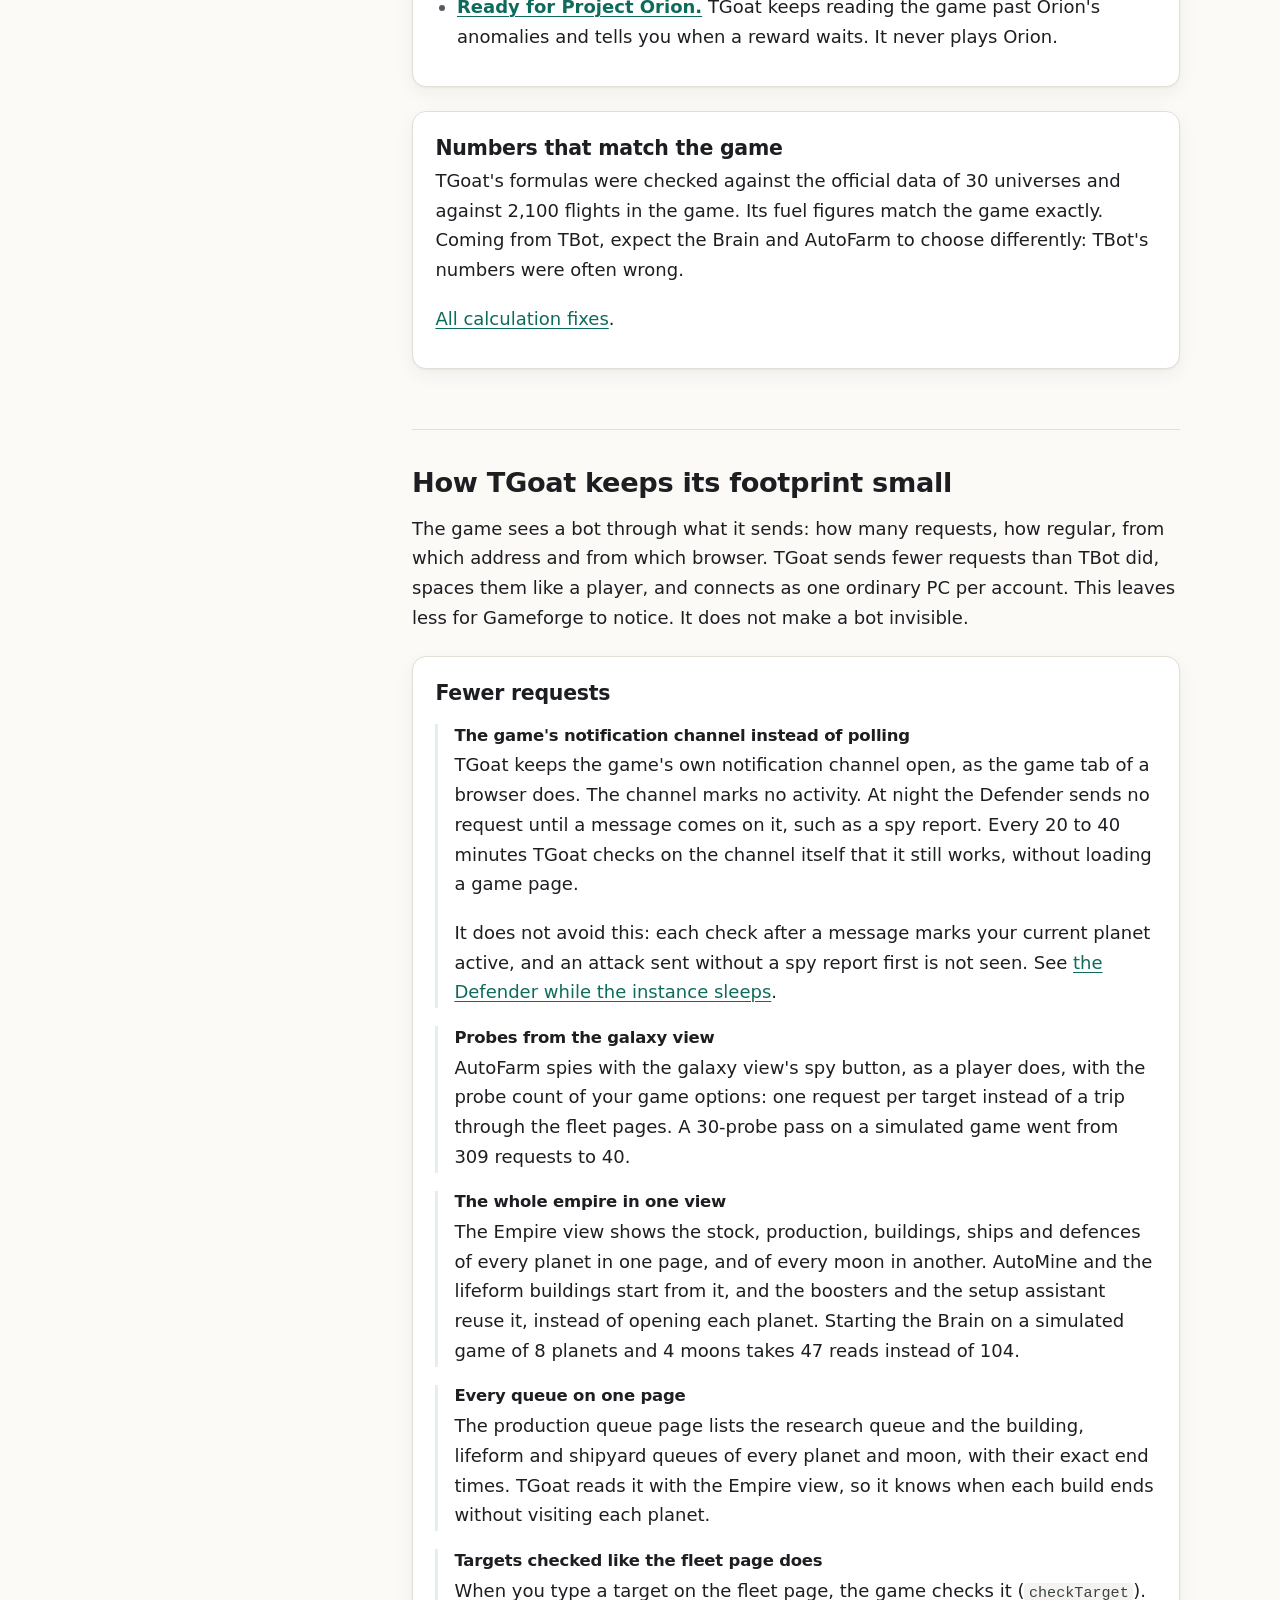
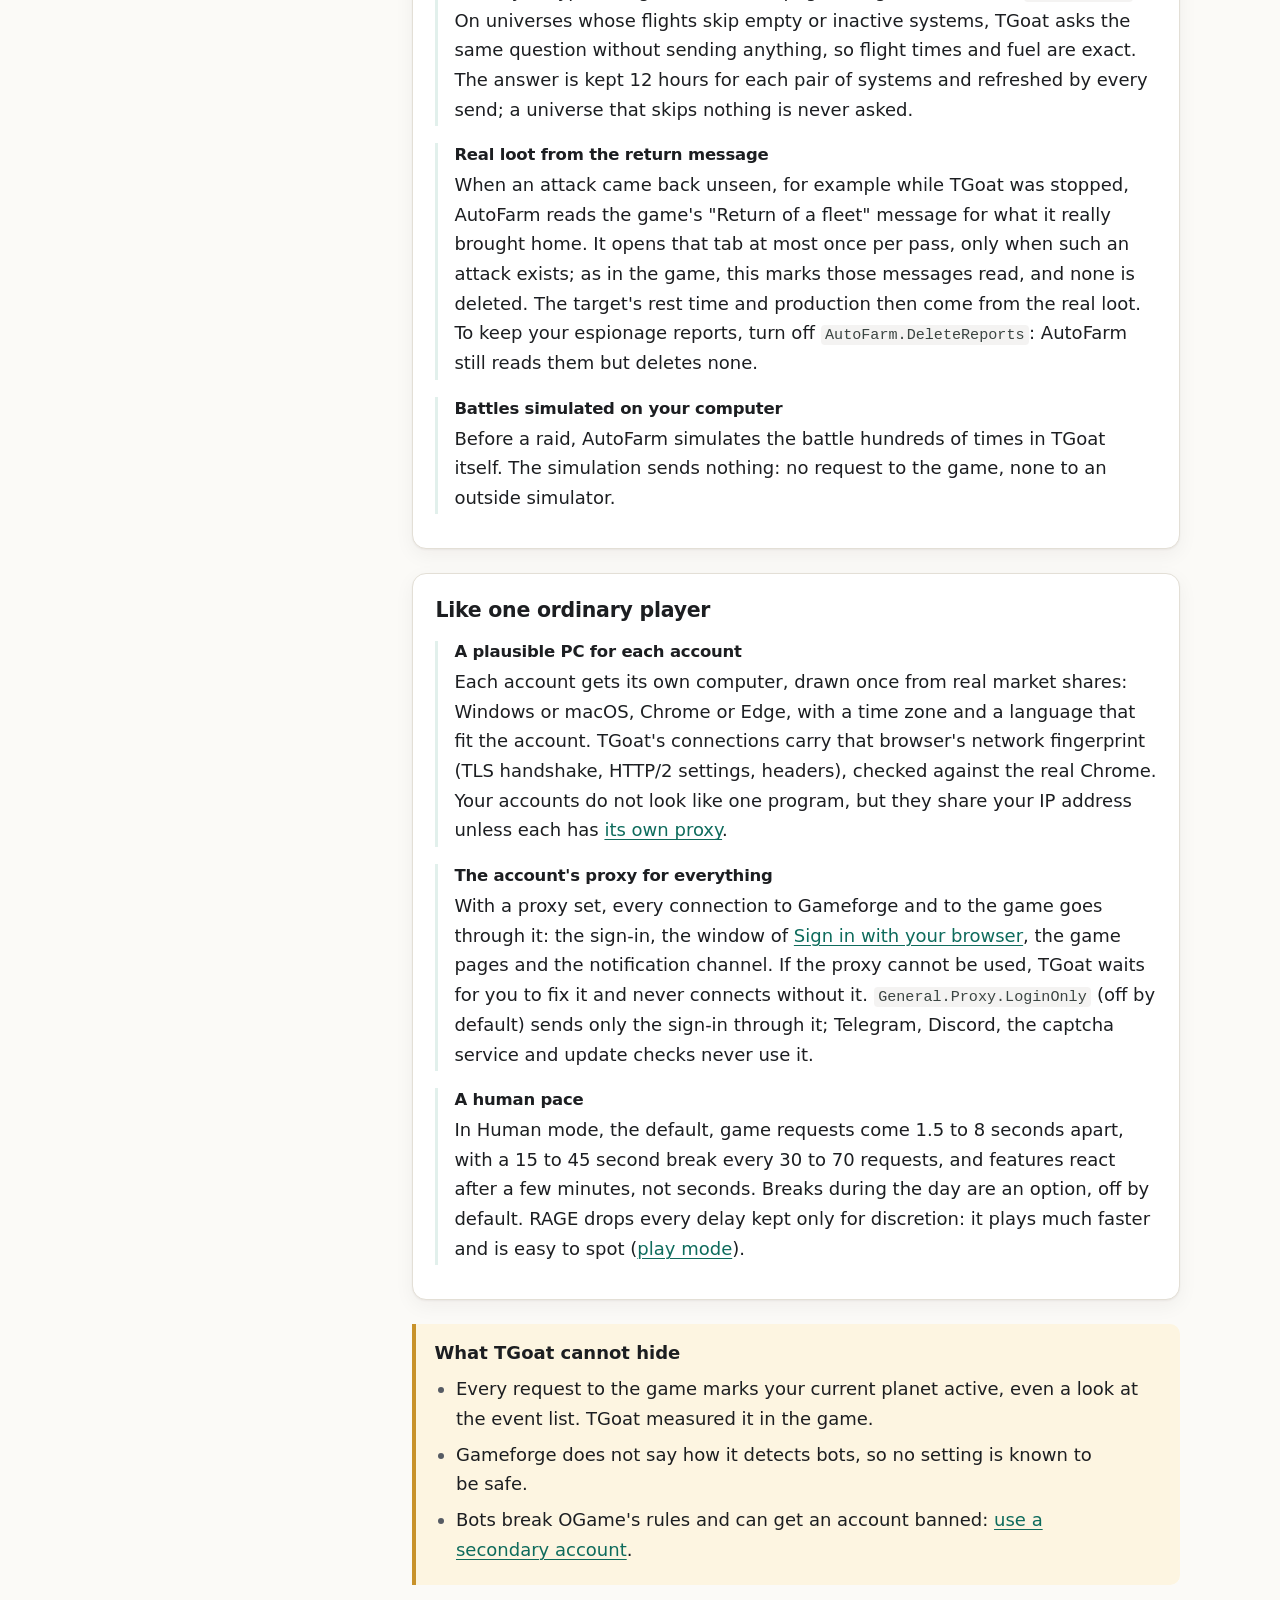
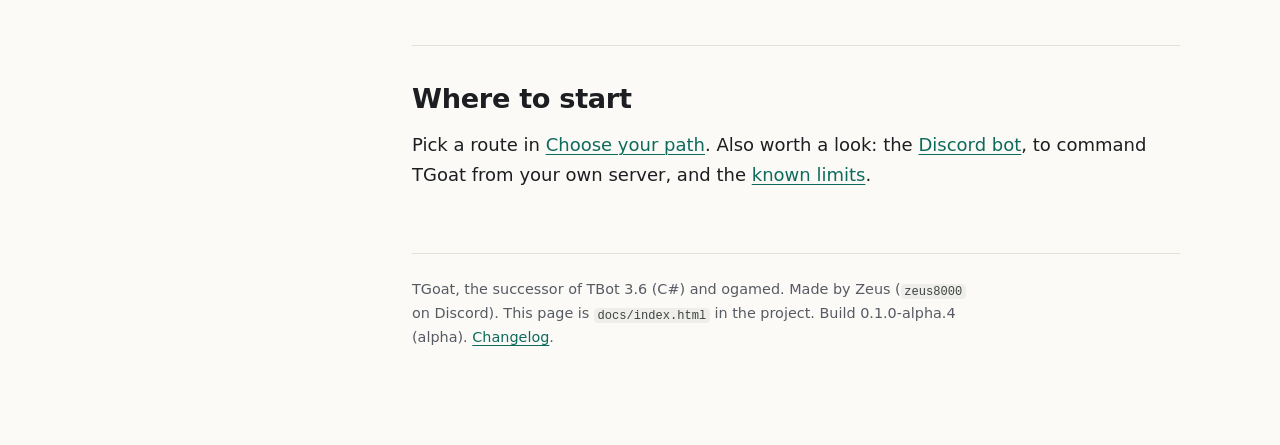
==== commit c66adf73: "TGoat 0.1.0-alpha.4: profile sharing, clickable logs, readable console" ====
--- a/docs/index.html
+++ b/docs/index.html
@@ -33,7 +33,7 @@
     </ul>
   </nav>
   <aside class="alpha-banner" role="note" aria-label="Alpha warning">
-    <p><strong>Alpha software (0.1.0-alpha.3).</strong> Expect bugs. Using a bot breaks OGame's rules and can get your account banned. Start with every feature off and try it on a secondary account first. Back up <code>config/</code> and <code>data/</code> before each update. <a href="start.html#alpha">Read the warnings before you start.</a></p>
+    <p><strong>Alpha software (0.1.0-alpha.4).</strong> Expect bugs. Using a bot breaks OGame's rules and can get your account banned. Start with every feature off and try it on a secondary account first. Back up <code>config/</code> and <code>data/</code> before each update. <a href="start.html#alpha">Read the warnings before you start.</a></p>
   </aside>
 </div>
 
@@ -68,7 +68,7 @@
 <main id="main">
 
 <header class="hero">
-  <p class="eyebrow">OGame bot · successor of TBot 3.6 and ogamed · <span class="alpha-badge">alpha · 0.1.0-alpha.3</span></p>
+  <p class="eyebrow">OGame bot · successor of TBot 3.6 and ogamed · <span class="alpha-badge">alpha · 0.1.0-alpha.4</span></p>
   <h1>TGoat</h1>
   <p class="lead">TGoat is a bot that plays your OGame accounts. You follow and command it from a web page on your computer, from Telegram or from Discord.</p>
   <aside class="in-short" aria-label="In short">
@@ -264,7 +264,7 @@
 </section>
 
 <footer>
-  <p>TGoat, the successor of TBot 3.6 (C#) and ogamed. Made by Zeus (<code>zeus8000</code> on Discord). This page is <code>docs/index.html</code> in the project. Build 0.1.0-alpha.3 (alpha). <a href="https://github.com/ronnie32/tgoat/blob/main/CHANGELOG.md">Changelog</a>.</p>
+  <p>TGoat, the successor of TBot 3.6 (C#) and ogamed. Made by Zeus (<code>zeus8000</code> on Discord). This page is <code>docs/index.html</code> in the project. Build 0.1.0-alpha.4 (alpha). <a href="https://github.com/ronnie32/tgoat/blob/main/CHANGELOG.md">Changelog</a>.</p>
 </footer>
 
 </main>
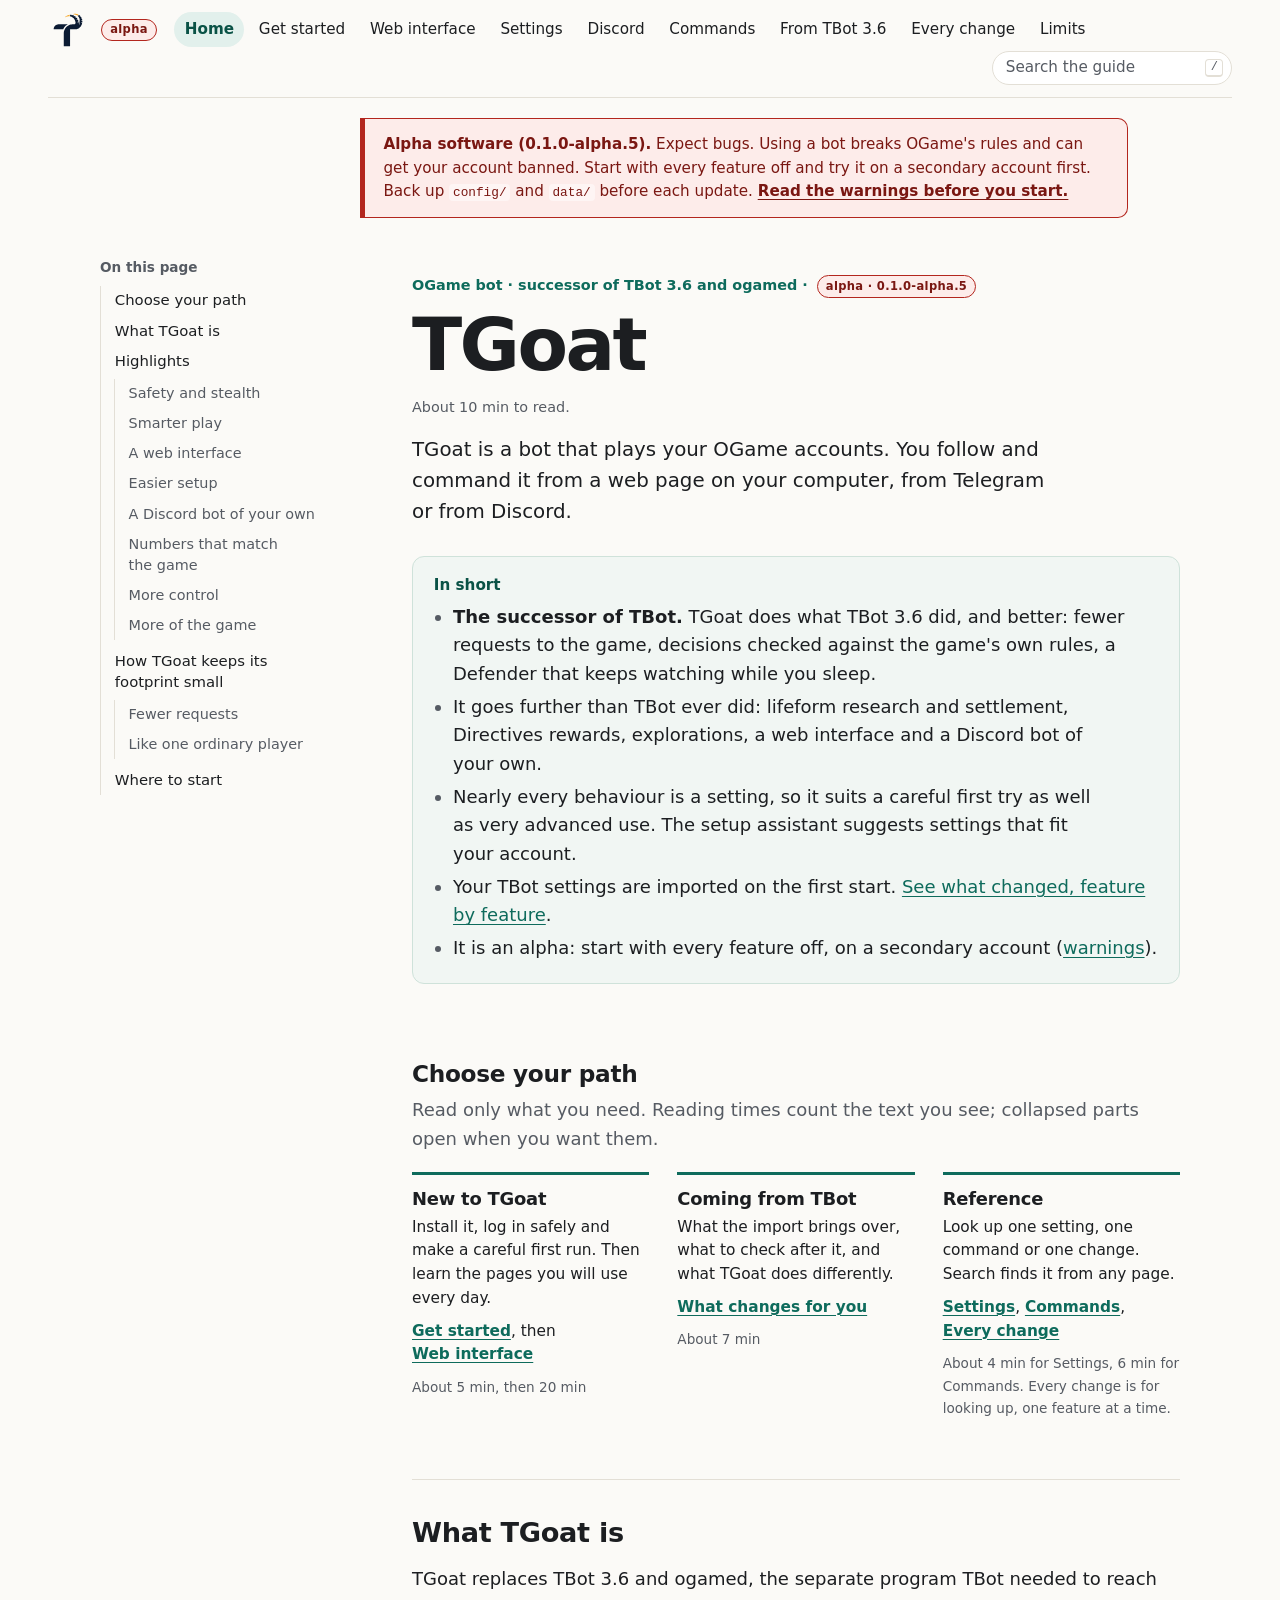
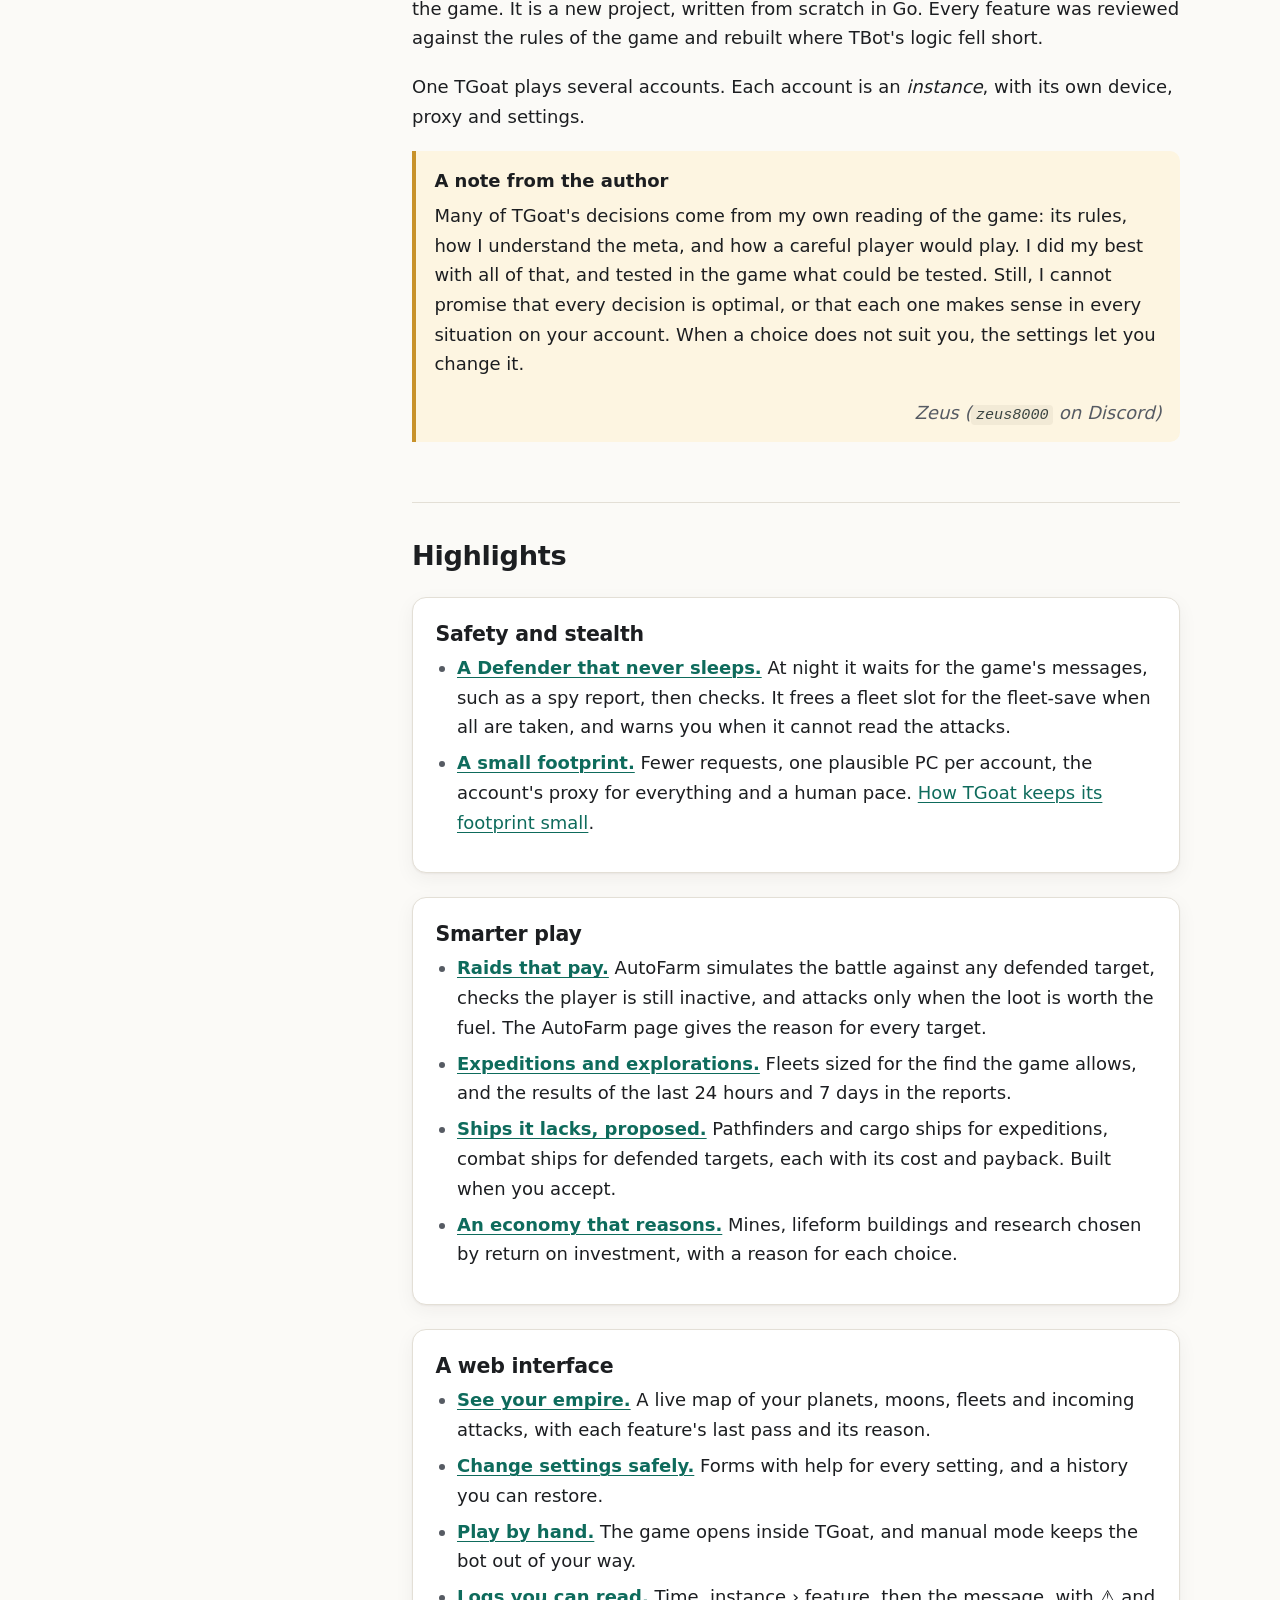
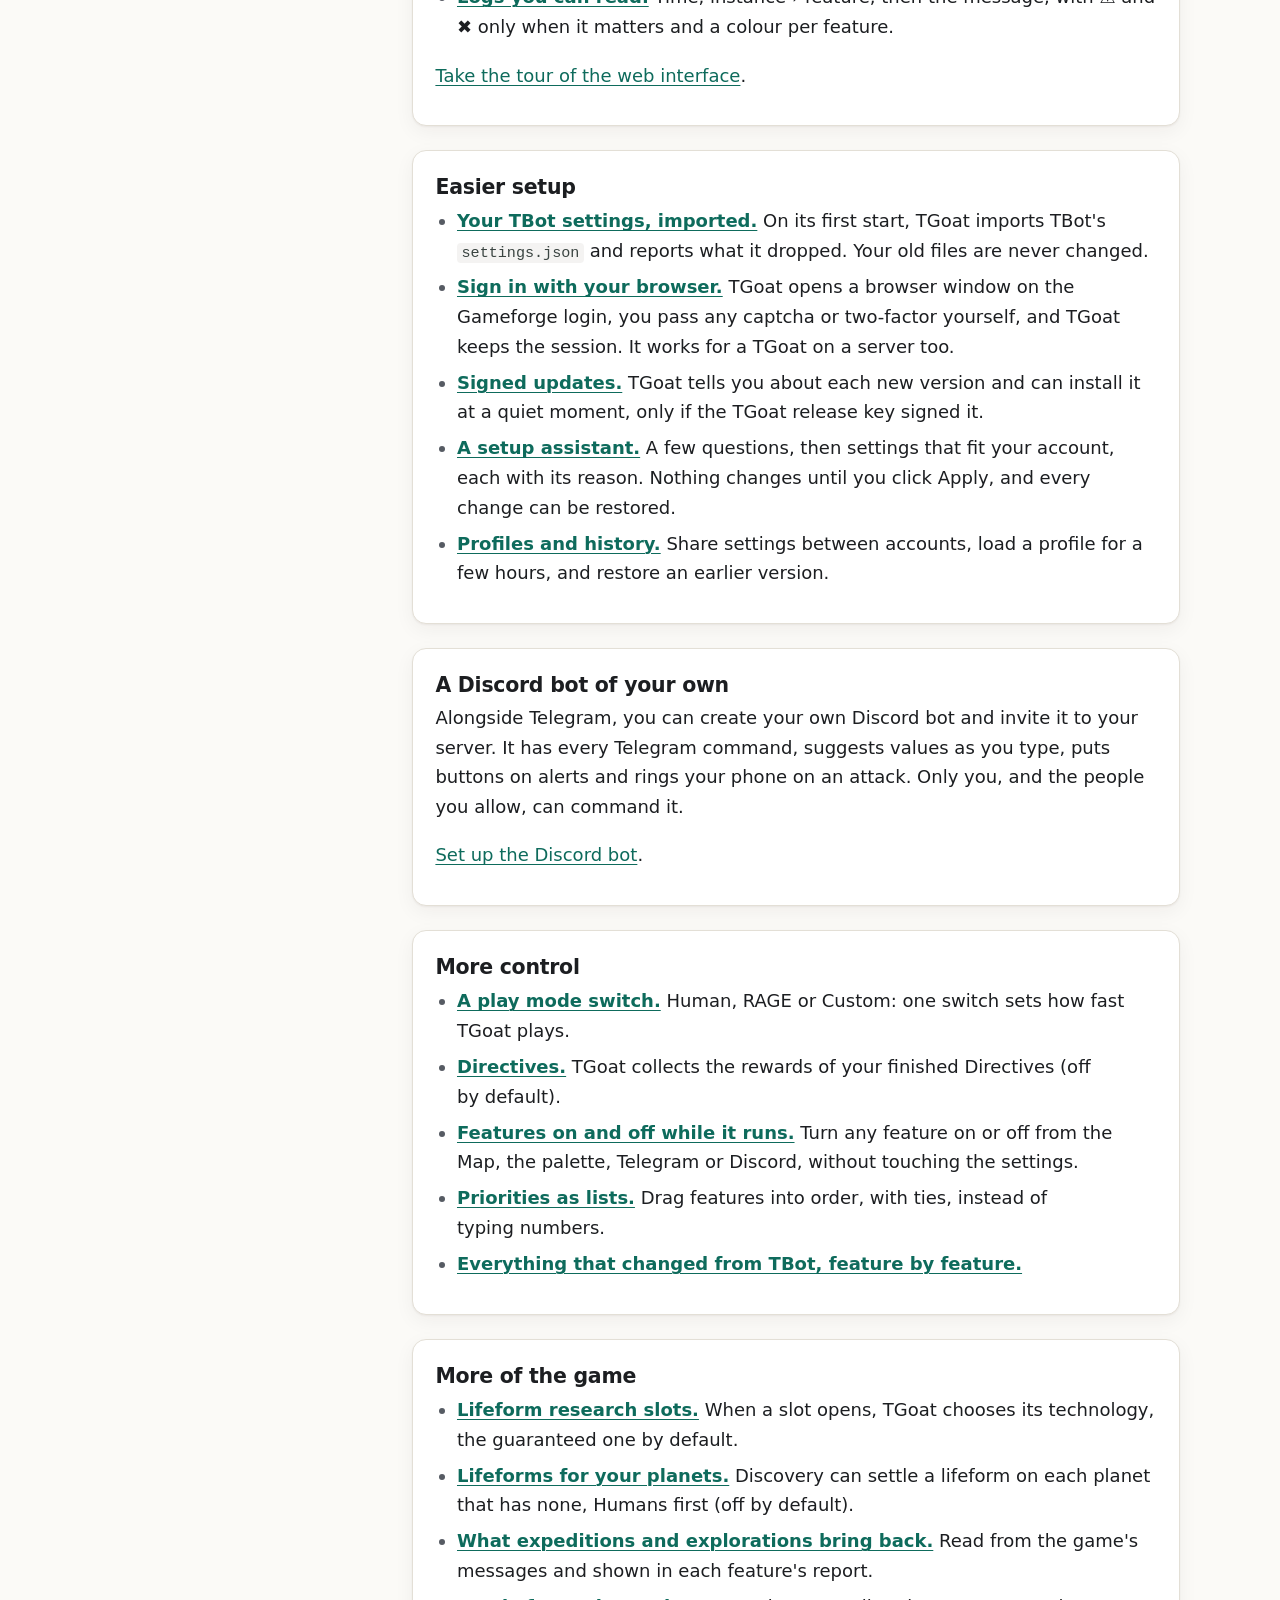
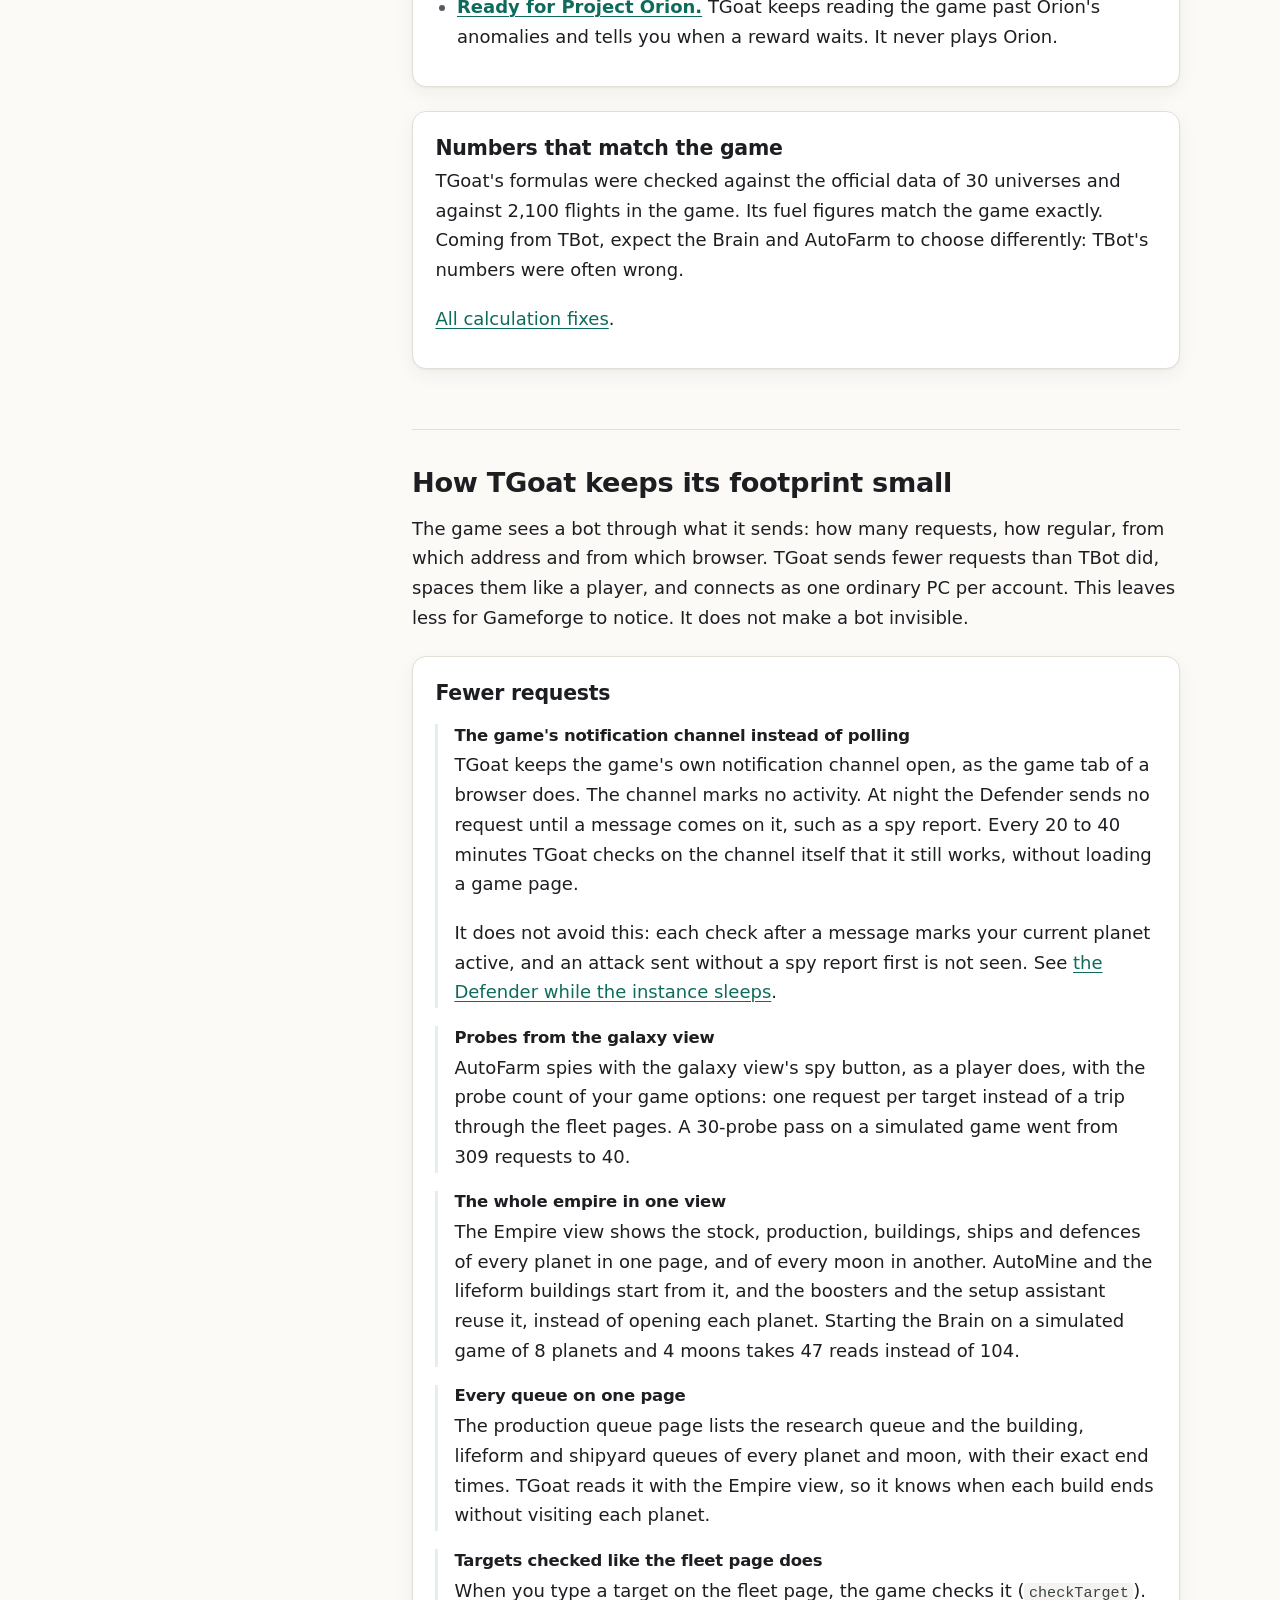
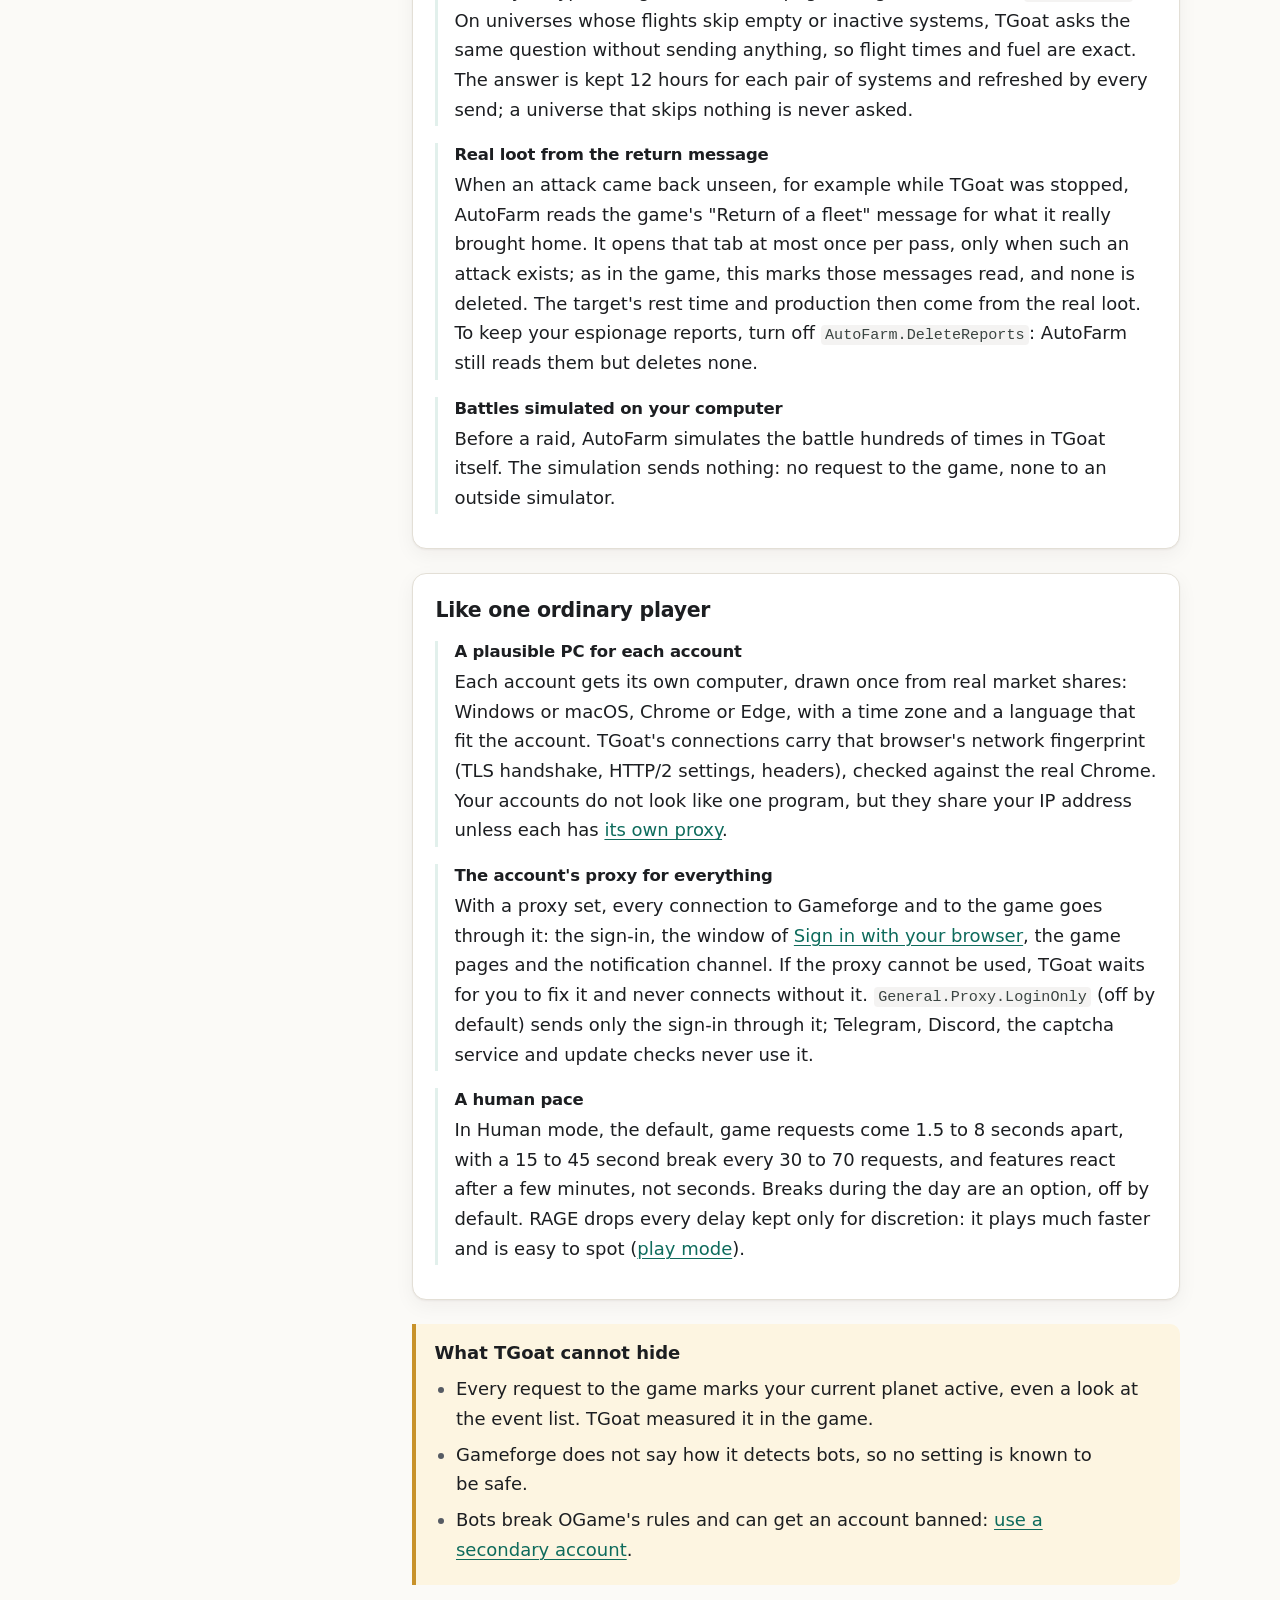
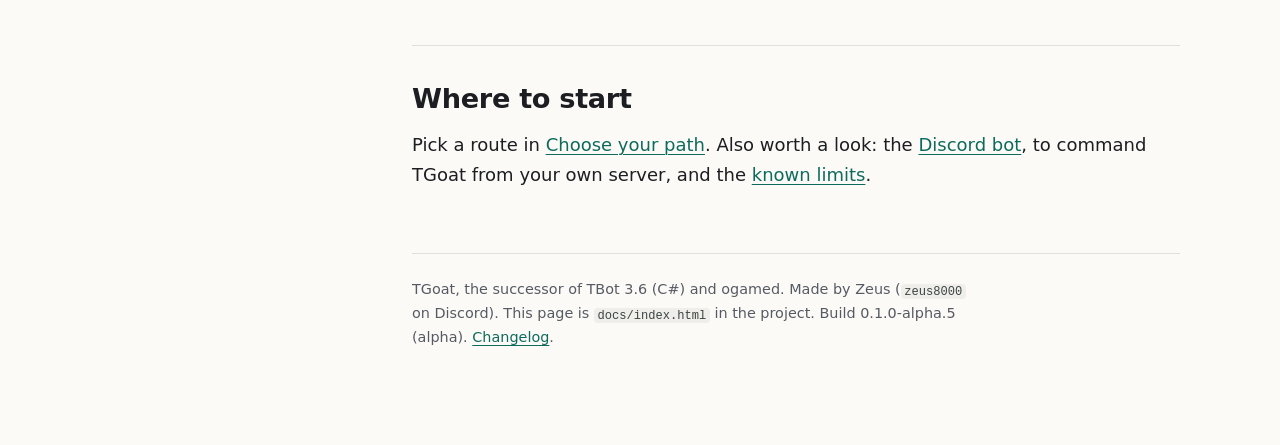
==== commit 71fb9e26: "TGoat 0.1.0-alpha.5: AutoFarm fixes, jump gate surplus, readable numbers" ====
--- a/docs/index.html
+++ b/docs/index.html
@@ -33,7 +33,7 @@
     </ul>
   </nav>
   <aside class="alpha-banner" role="note" aria-label="Alpha warning">
-    <p><strong>Alpha software (0.1.0-alpha.4).</strong> Expect bugs. Using a bot breaks OGame's rules and can get your account banned. Start with every feature off and try it on a secondary account first. Back up <code>config/</code> and <code>data/</code> before each update. <a href="start.html#alpha">Read the warnings before you start.</a></p>
+    <p><strong>Alpha software (0.1.0-alpha.5).</strong> Expect bugs. Using a bot breaks OGame's rules and can get your account banned. Start with every feature off and try it on a secondary account first. Back up <code>config/</code> and <code>data/</code> before each update. <a href="start.html#alpha">Read the warnings before you start.</a></p>
   </aside>
 </div>
 
@@ -68,7 +68,7 @@
 <main id="main">
 
 <header class="hero">
-  <p class="eyebrow">OGame bot · successor of TBot 3.6 and ogamed · <span class="alpha-badge">alpha · 0.1.0-alpha.4</span></p>
+  <p class="eyebrow">OGame bot · successor of TBot 3.6 and ogamed · <span class="alpha-badge">alpha · 0.1.0-alpha.5</span></p>
   <h1>TGoat</h1>
   <p class="lead">TGoat is a bot that plays your OGame accounts. You follow and command it from a web page on your computer, from Telegram or from Discord.</p>
   <aside class="in-short" aria-label="In short">
@@ -264,7 +264,7 @@
 </section>
 
 <footer>
-  <p>TGoat, the successor of TBot 3.6 (C#) and ogamed. Made by Zeus (<code>zeus8000</code> on Discord). This page is <code>docs/index.html</code> in the project. Build 0.1.0-alpha.4 (alpha). <a href="https://github.com/ronnie32/tgoat/blob/main/CHANGELOG.md">Changelog</a>.</p>
+  <p>TGoat, the successor of TBot 3.6 (C#) and ogamed. Made by Zeus (<code>zeus8000</code> on Discord). This page is <code>docs/index.html</code> in the project. Build 0.1.0-alpha.5 (alpha). <a href="https://github.com/ronnie32/tgoat/blob/main/CHANGELOG.md">Changelog</a>.</p>
 </footer>
 
 </main>
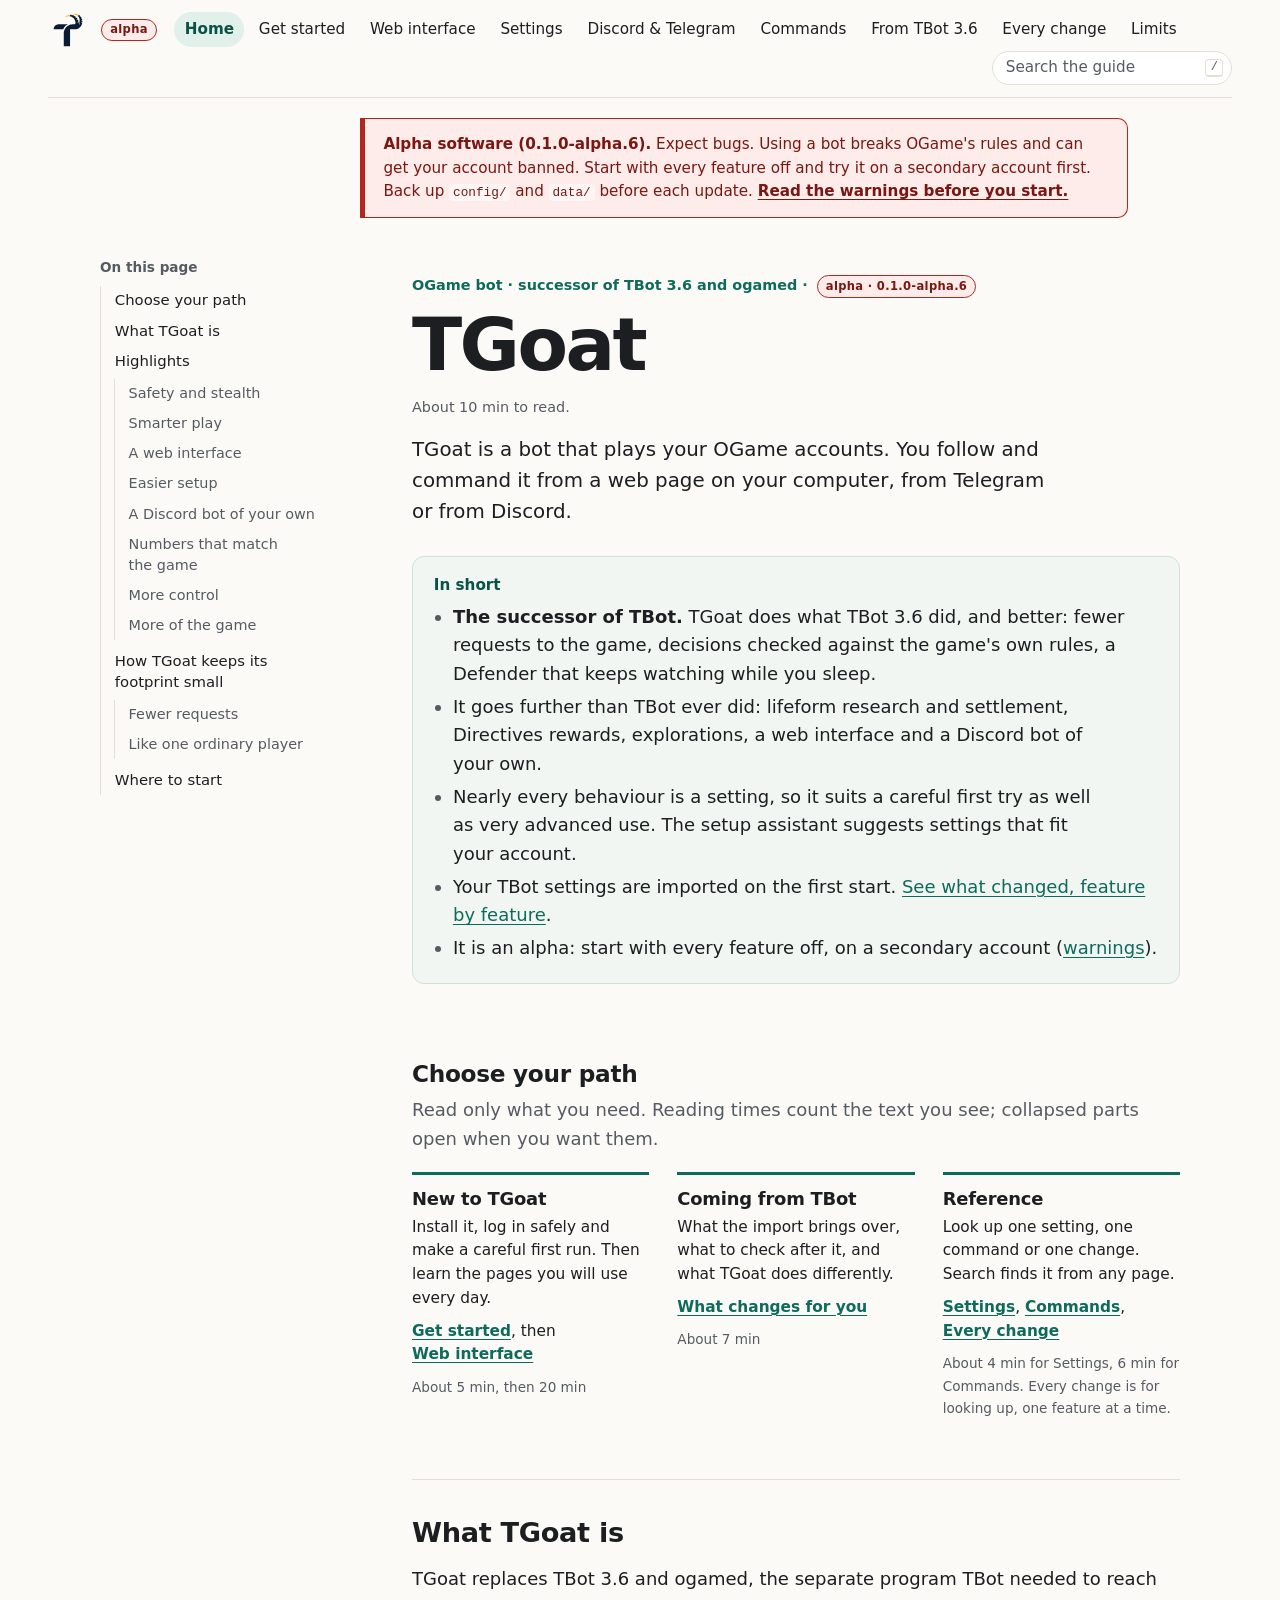
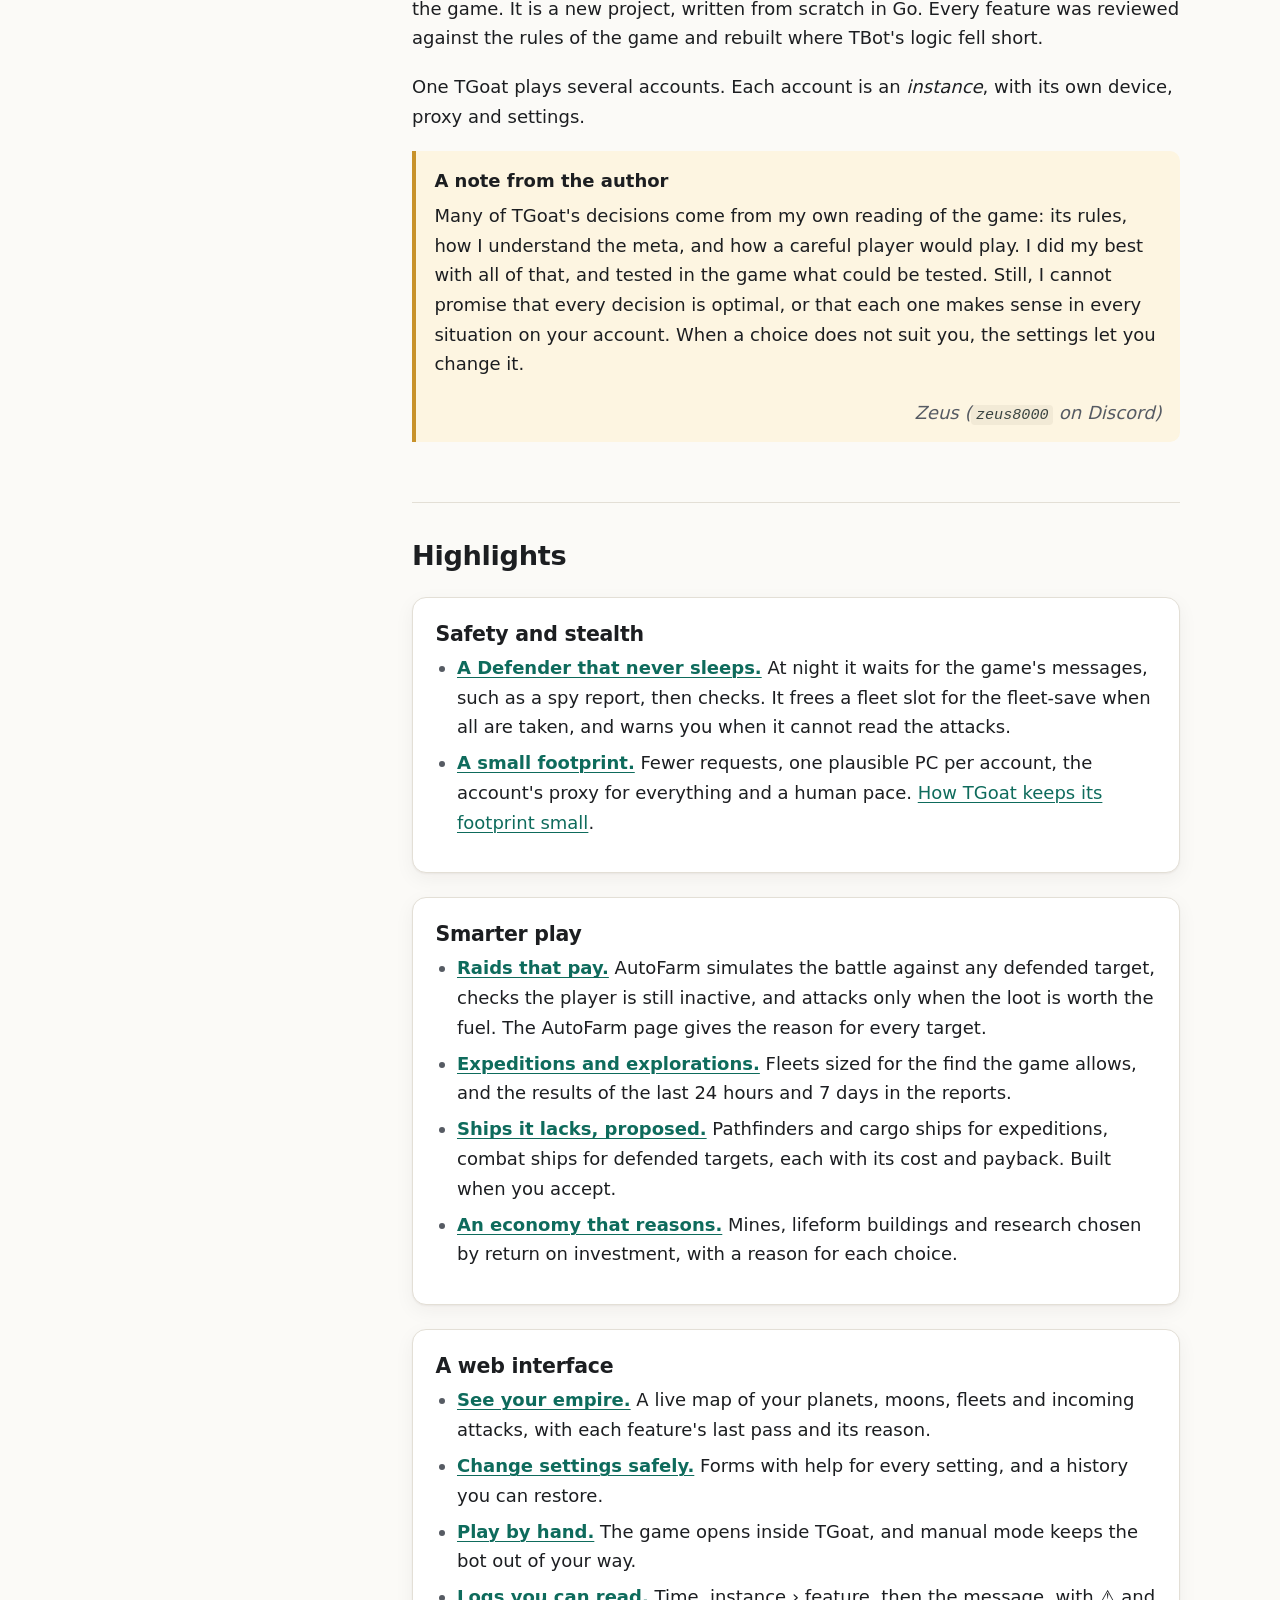
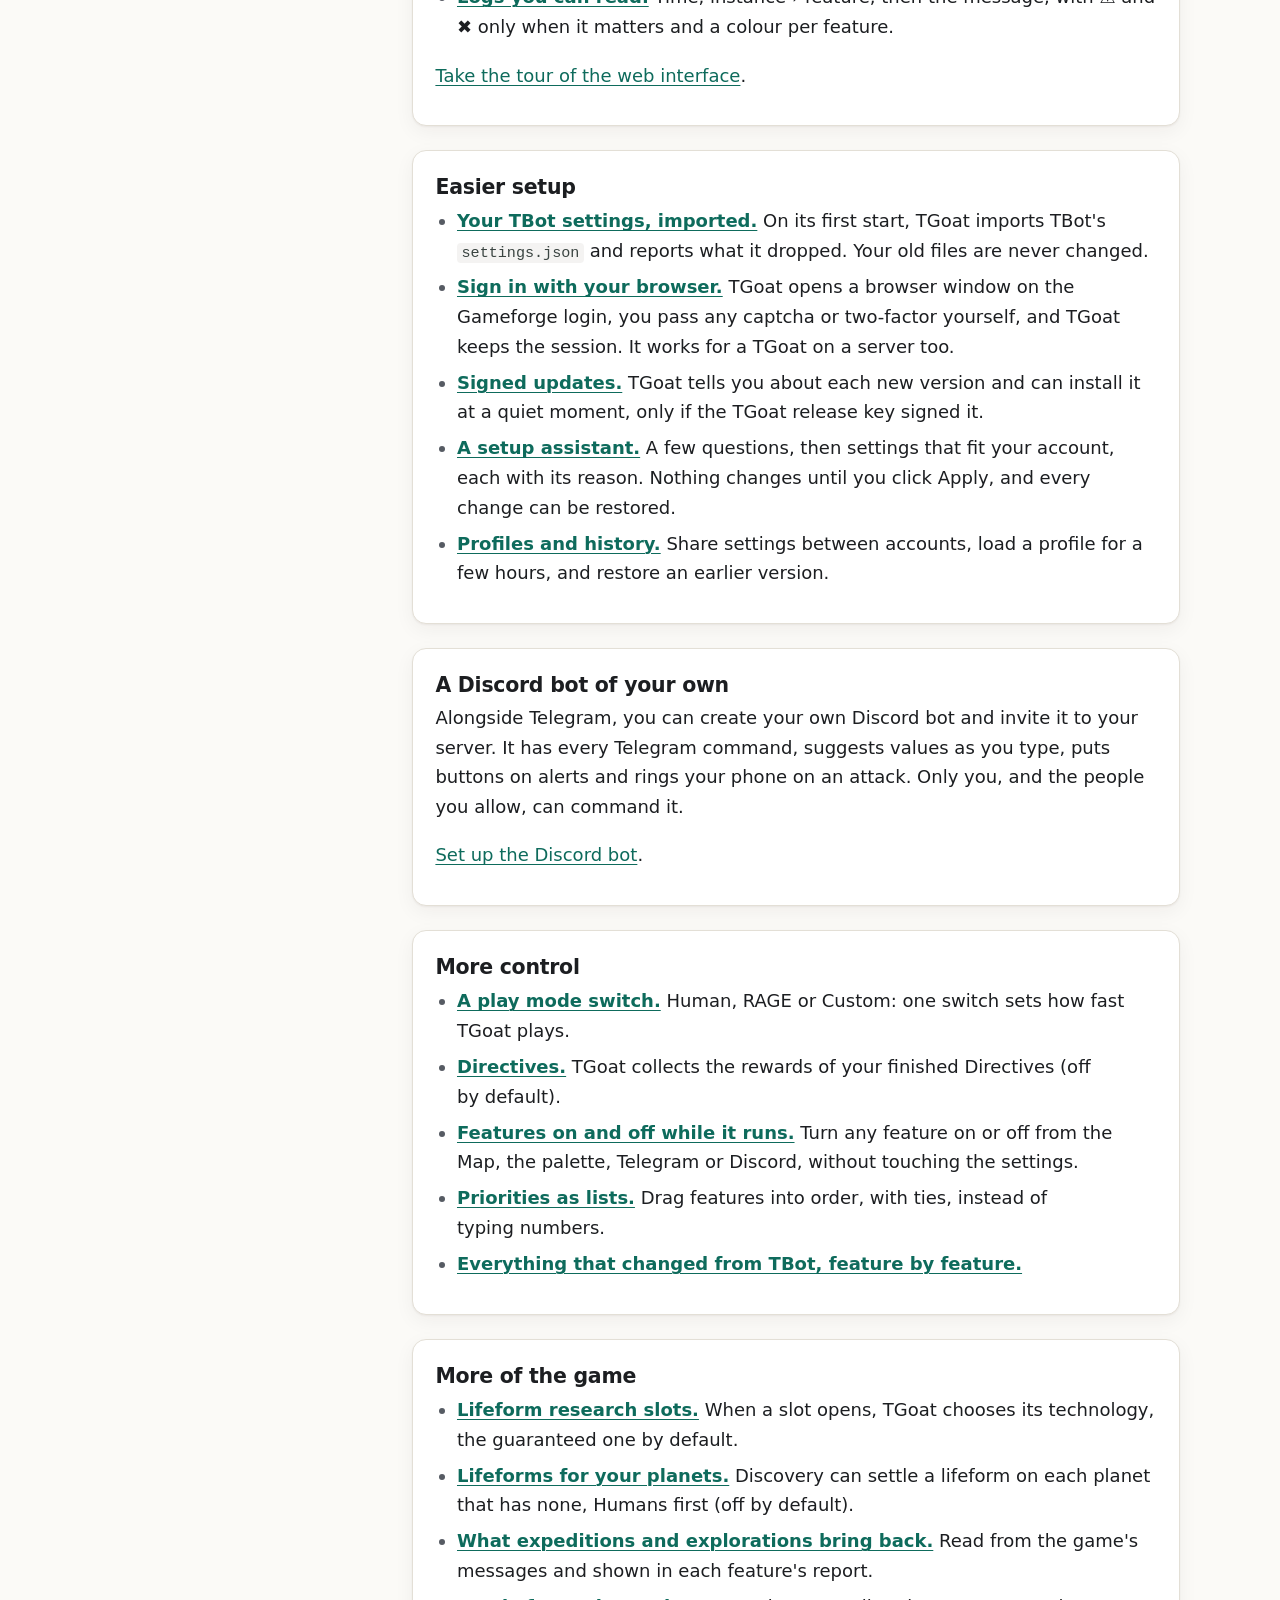
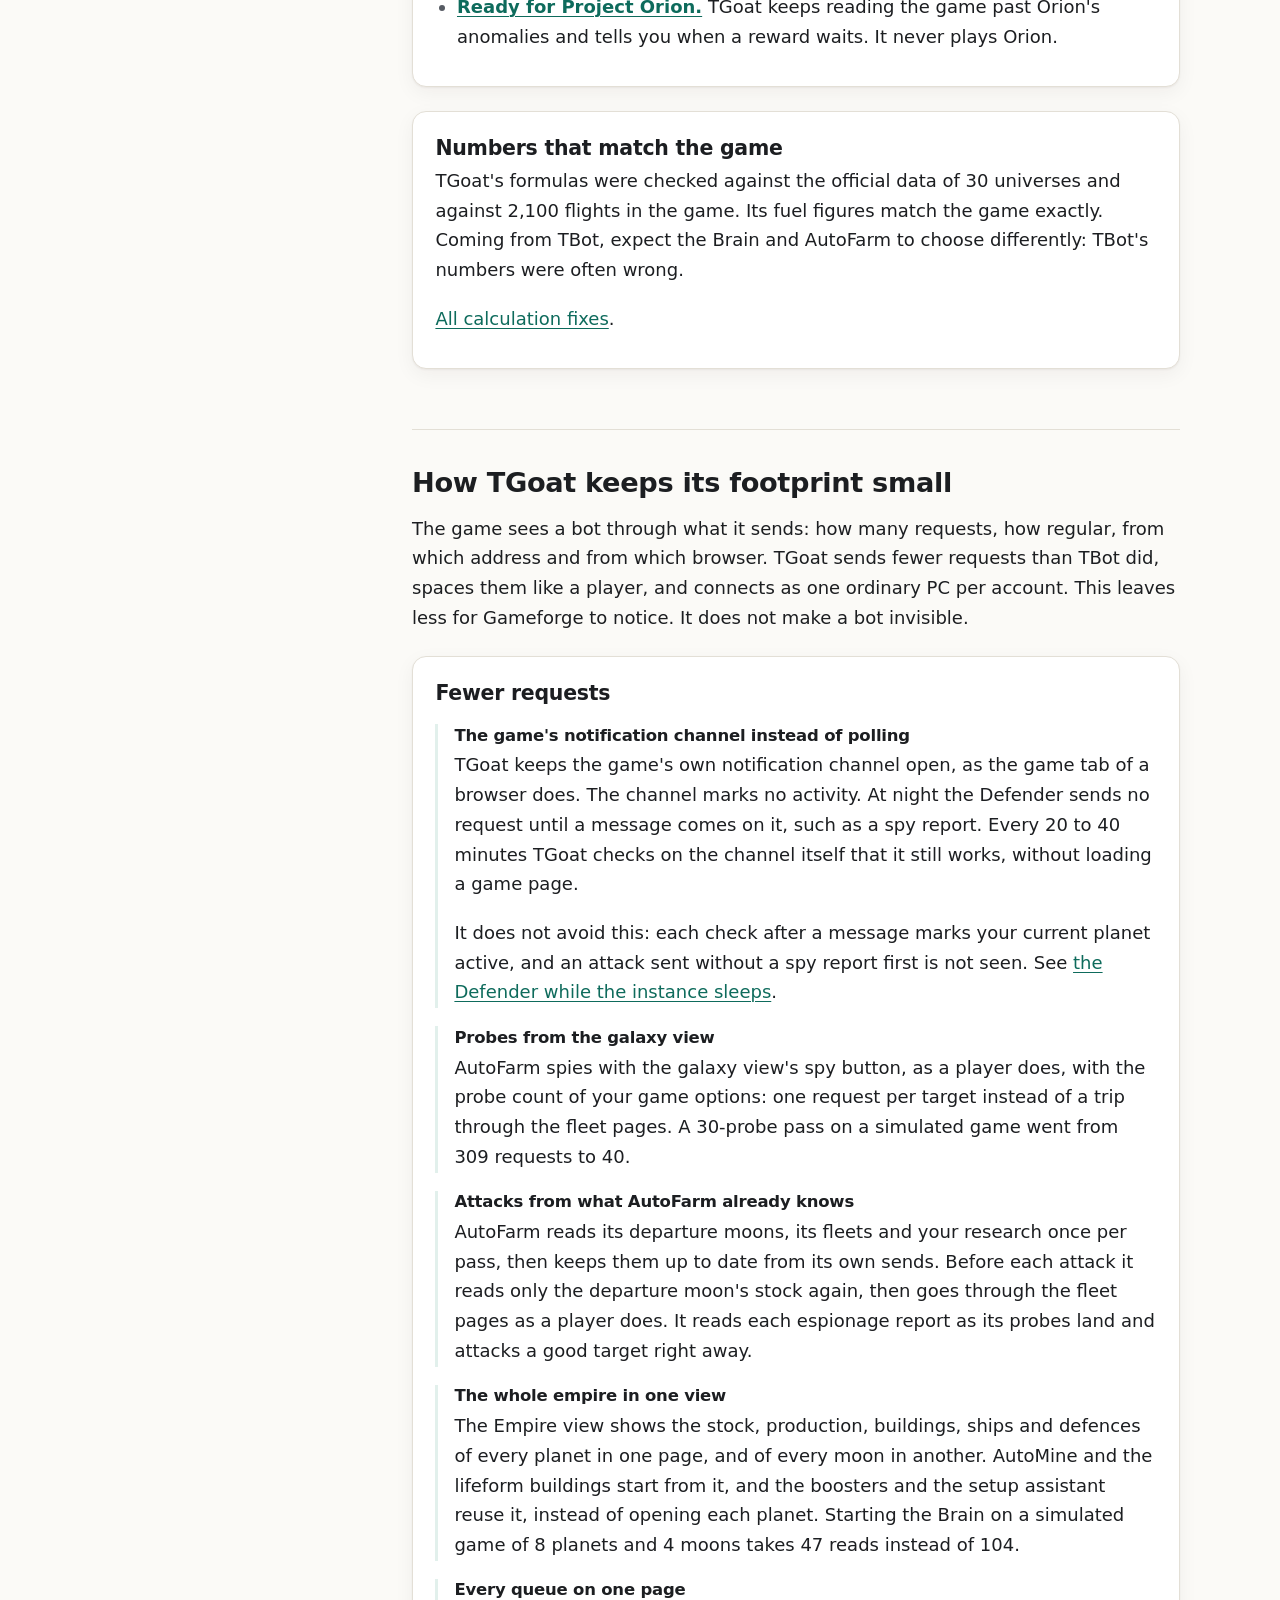
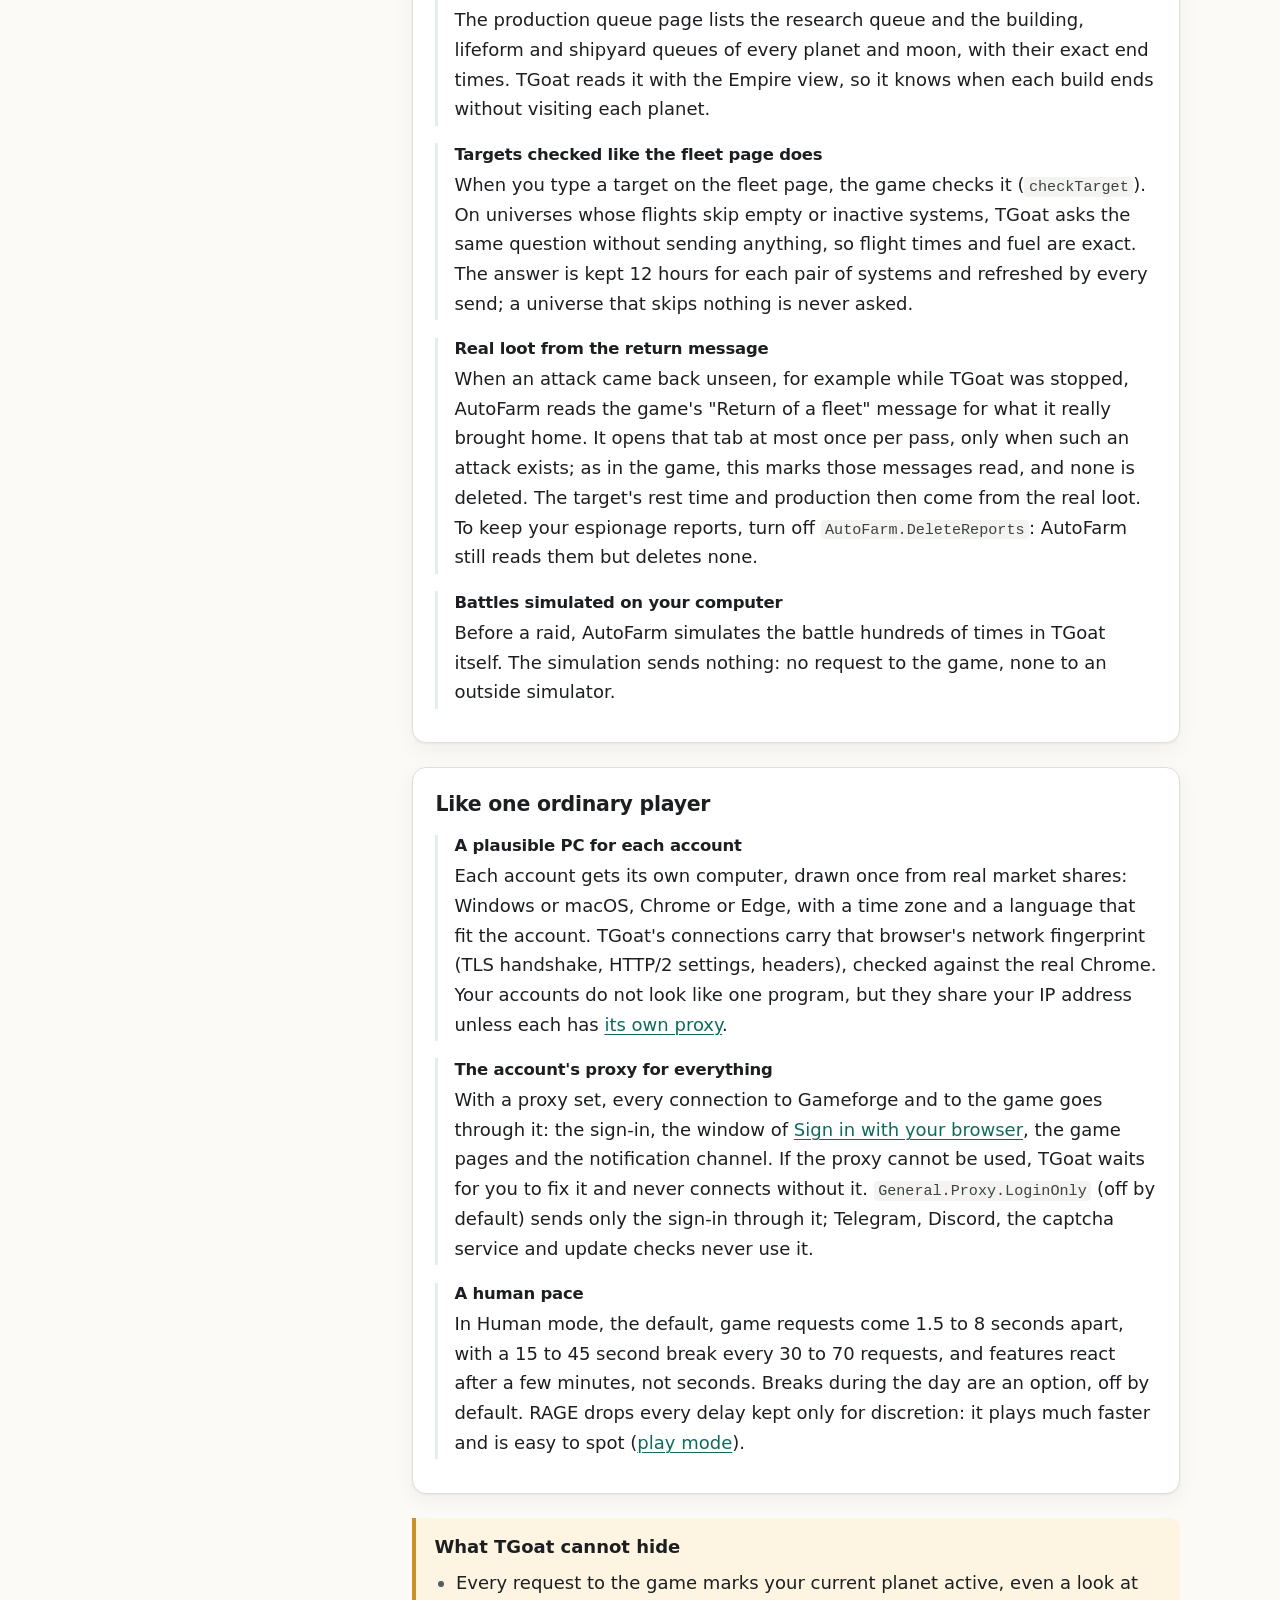
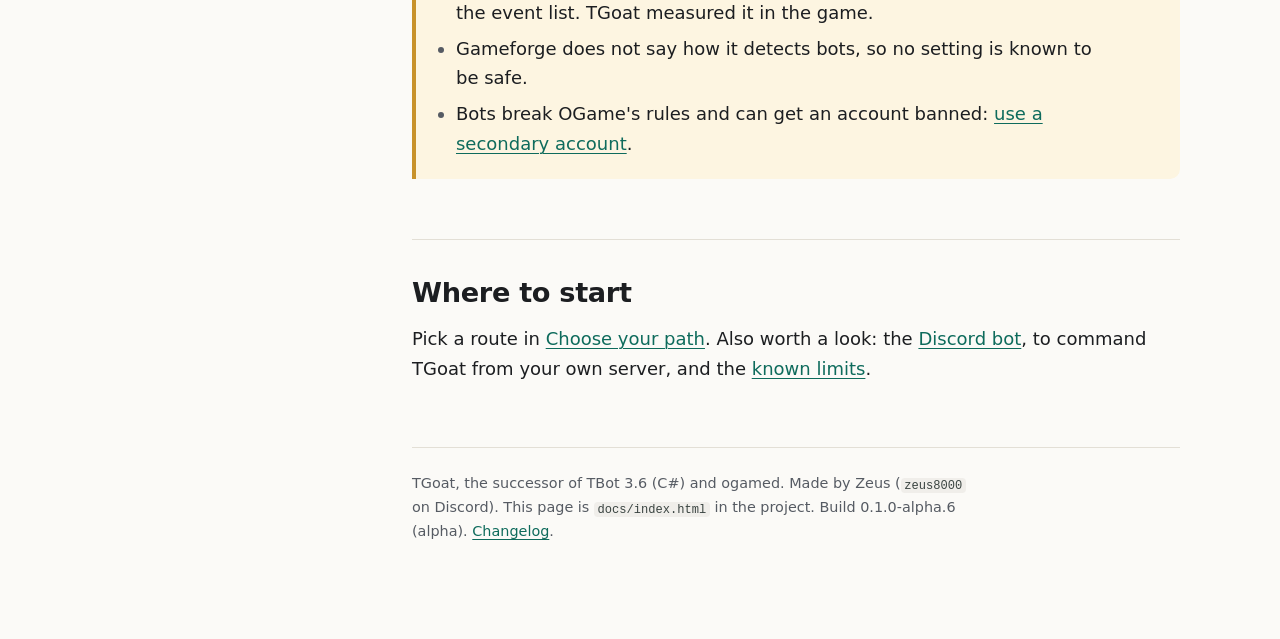
==== commit 20c30178: "TGoat 0.1.0-alpha.6: Telegram link, outlaw guard, offer of the day, game values" ====
--- a/docs/index.html
+++ b/docs/index.html
@@ -25,7 +25,7 @@
       <li><a href="start.html">Get started</a></li>
       <li><a href="interface.html">Web interface</a></li>
       <li><a href="settings.html">Settings</a></li>
-      <li><a href="discord.html">Discord</a></li>
+      <li><a href="discord.html">Discord &amp; Telegram</a></li>
       <li><a href="commands.html">Commands</a></li>
       <li><a href="from-tbot.html">From TBot 3.6</a></li>
       <li><a href="changes.html">Every change</a></li>
@@ -33,7 +33,7 @@
     </ul>
   </nav>
   <aside class="alpha-banner" role="note" aria-label="Alpha warning">
-    <p><strong>Alpha software (0.1.0-alpha.5).</strong> Expect bugs. Using a bot breaks OGame's rules and can get your account banned. Start with every feature off and try it on a secondary account first. Back up <code>config/</code> and <code>data/</code> before each update. <a href="start.html#alpha">Read the warnings before you start.</a></p>
+    <p><strong>Alpha software (0.1.0-alpha.6).</strong> Expect bugs. Using a bot breaks OGame's rules and can get your account banned. Start with every feature off and try it on a secondary account first. Back up <code>config/</code> and <code>data/</code> before each update. <a href="start.html#alpha">Read the warnings before you start.</a></p>
   </aside>
 </div>
 
@@ -68,7 +68,7 @@
 <main id="main">
 
 <header class="hero">
-  <p class="eyebrow">OGame bot · successor of TBot 3.6 and ogamed · <span class="alpha-badge">alpha · 0.1.0-alpha.5</span></p>
+  <p class="eyebrow">OGame bot · successor of TBot 3.6 and ogamed · <span class="alpha-badge">alpha · 0.1.0-alpha.6</span></p>
   <h1>TGoat</h1>
   <p class="lead">TGoat is a bot that plays your OGame accounts. You follow and command it from a web page on your computer, from Telegram or from Discord.</p>
   <aside class="in-short" aria-label="In short">
@@ -211,6 +211,10 @@
 <p>AutoFarm spies with the galaxy view's spy button, as a player does, with the probe count of your game options: one request per target instead of a trip through the fleet pages. A 30-probe pass on a simulated game went from 309 requests to 40.</p>
 </div>
 <div class="hl">
+<h4>Attacks from what AutoFarm already knows</h4>
+<p>AutoFarm reads its departure moons, its fleets and your research once per pass, then keeps them up to date from its own sends. Before each attack it reads only the departure moon's stock again, then goes through the fleet pages as a player does. It reads each espionage report as its probes land and attacks a good target right away.</p>
+</div>
+<div class="hl">
 <h4>The whole empire in one view</h4>
 <p>The Empire view shows the stock, production, buildings, ships and defences of every planet in one page, and of every moon in another. AutoMine and the lifeform buildings start from it, and the boosters and the setup assistant reuse it, instead of opening each planet. Starting the Brain on a simulated game of 8 planets and 4 moons takes 47 reads instead of 104.</p>
 </div>
@@ -264,7 +268,7 @@
 </section>
 
 <footer>
-  <p>TGoat, the successor of TBot 3.6 (C#) and ogamed. Made by Zeus (<code>zeus8000</code> on Discord). This page is <code>docs/index.html</code> in the project. Build 0.1.0-alpha.5 (alpha). <a href="https://github.com/ronnie32/tgoat/blob/main/CHANGELOG.md">Changelog</a>.</p>
+  <p>TGoat, the successor of TBot 3.6 (C#) and ogamed. Made by Zeus (<code>zeus8000</code> on Discord). This page is <code>docs/index.html</code> in the project. Build 0.1.0-alpha.6 (alpha). <a href="https://github.com/ronnie32/tgoat/blob/main/CHANGELOG.md">Changelog</a>.</p>
 </footer>
 
 </main>
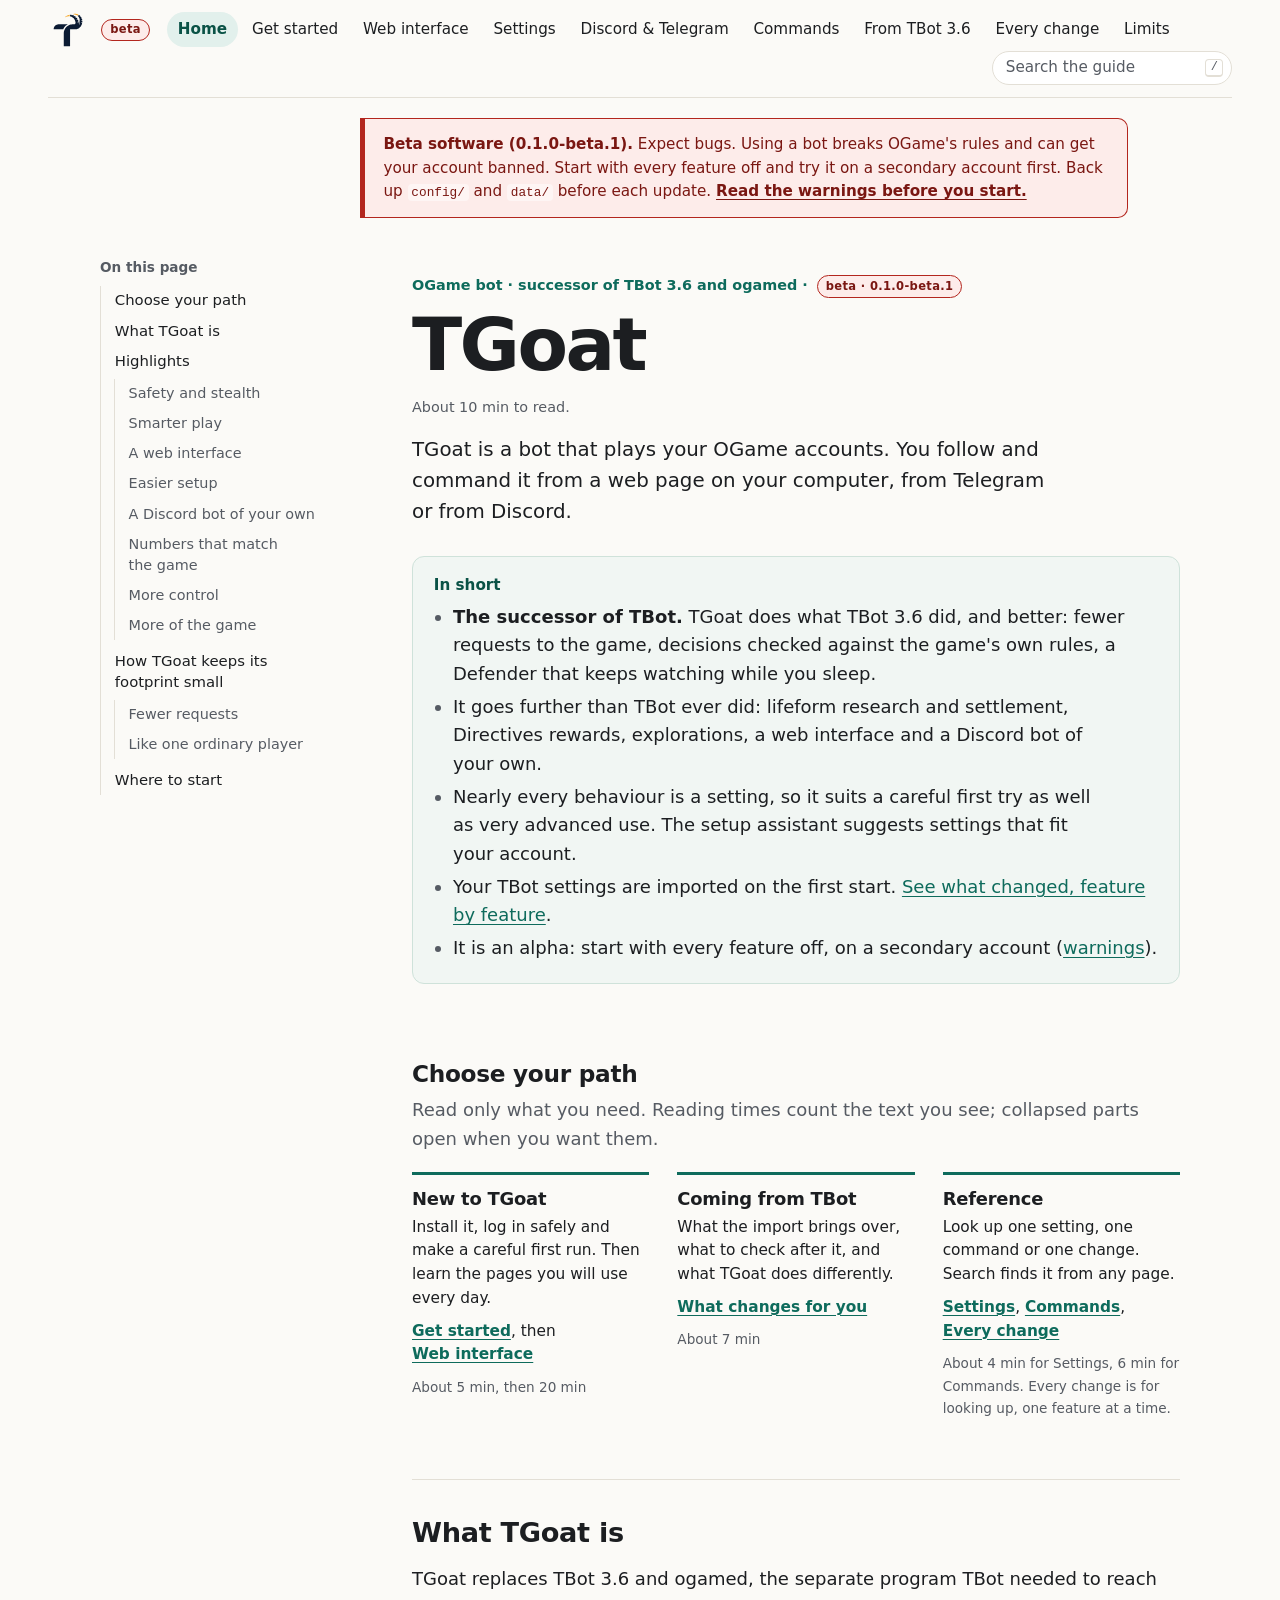
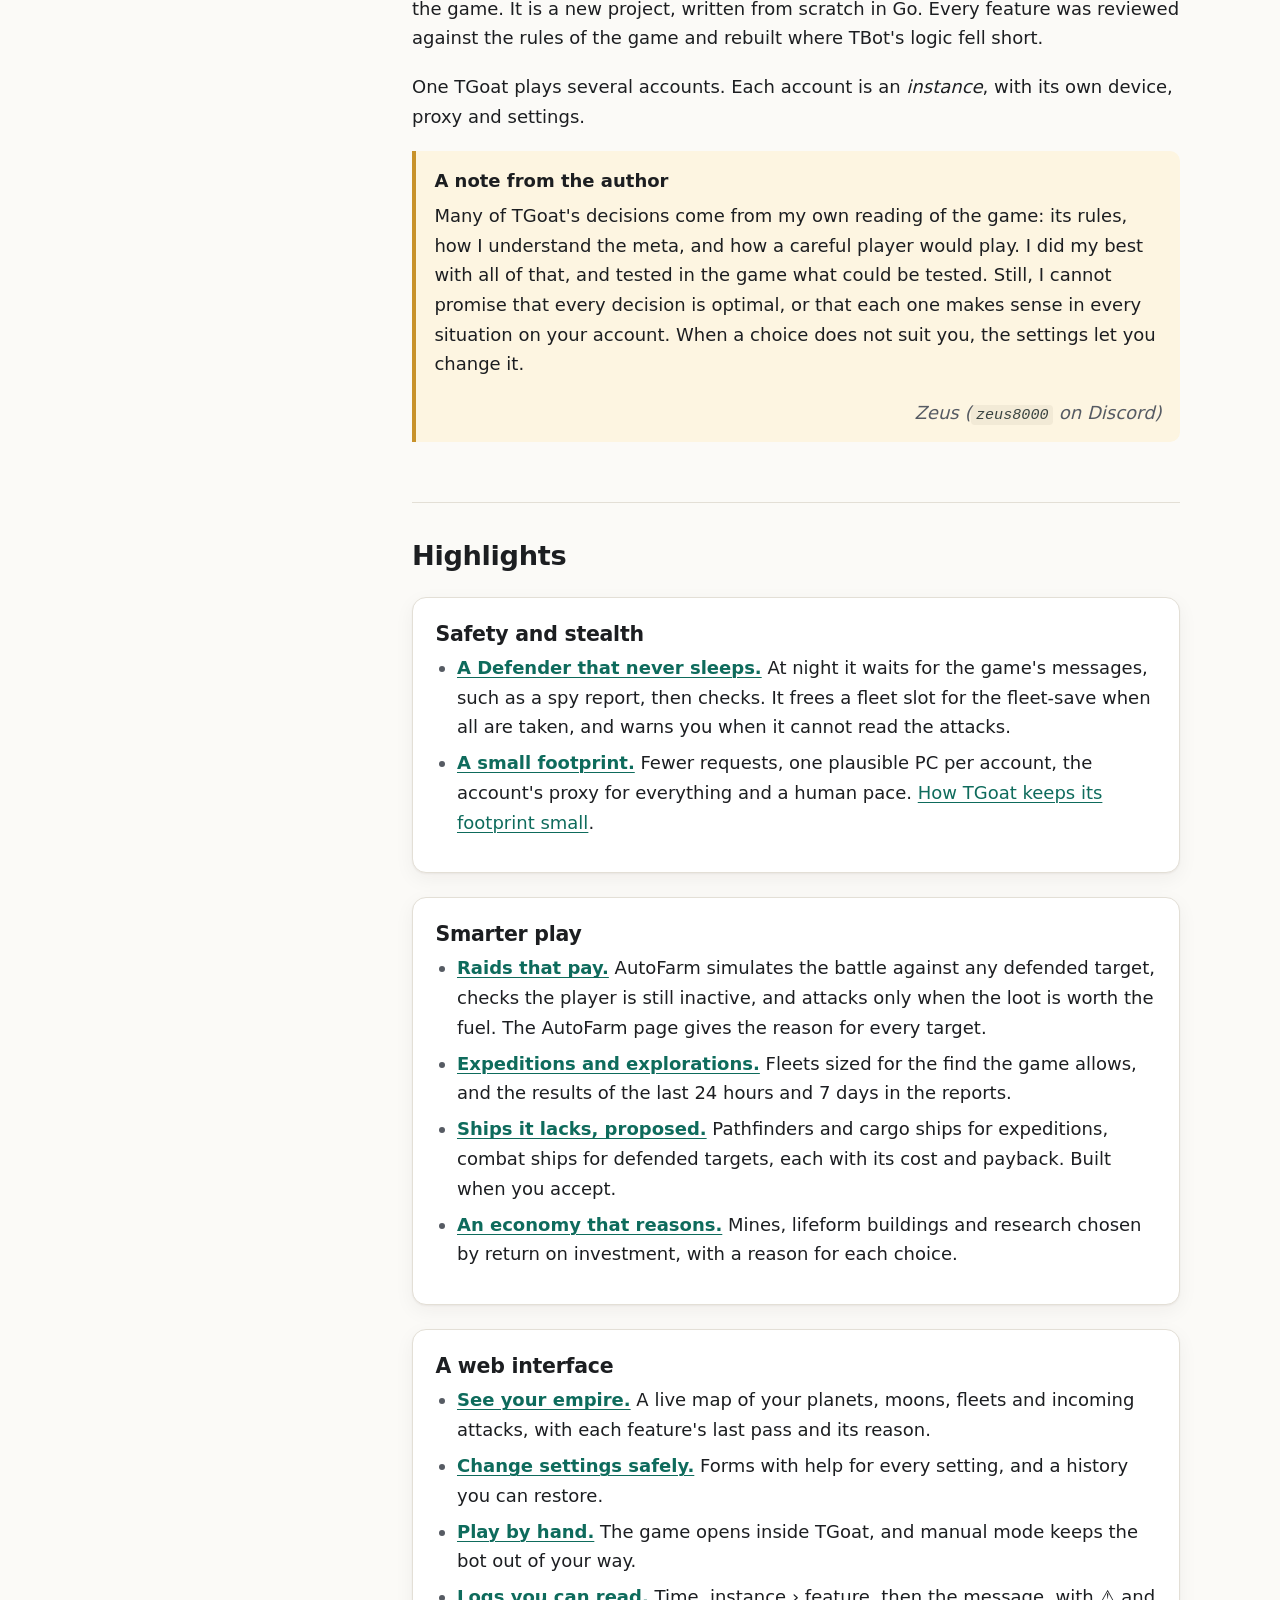
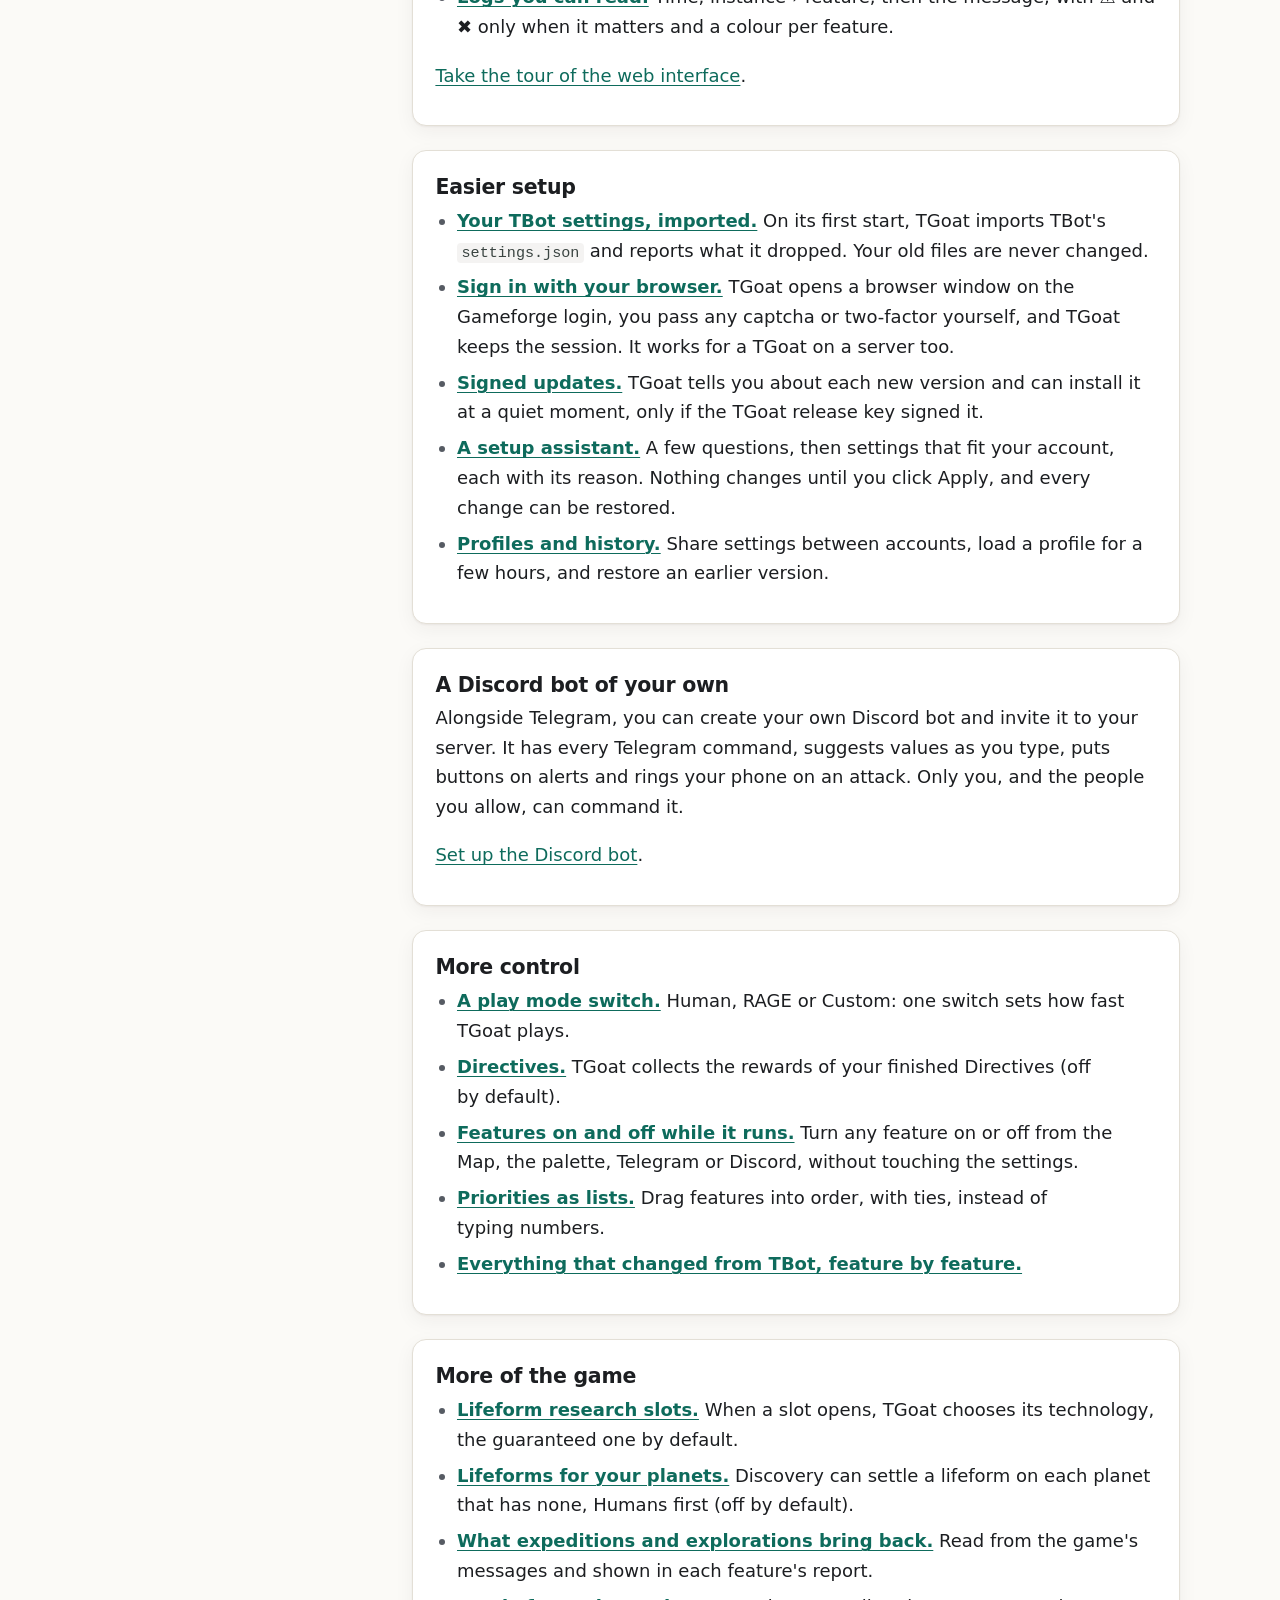
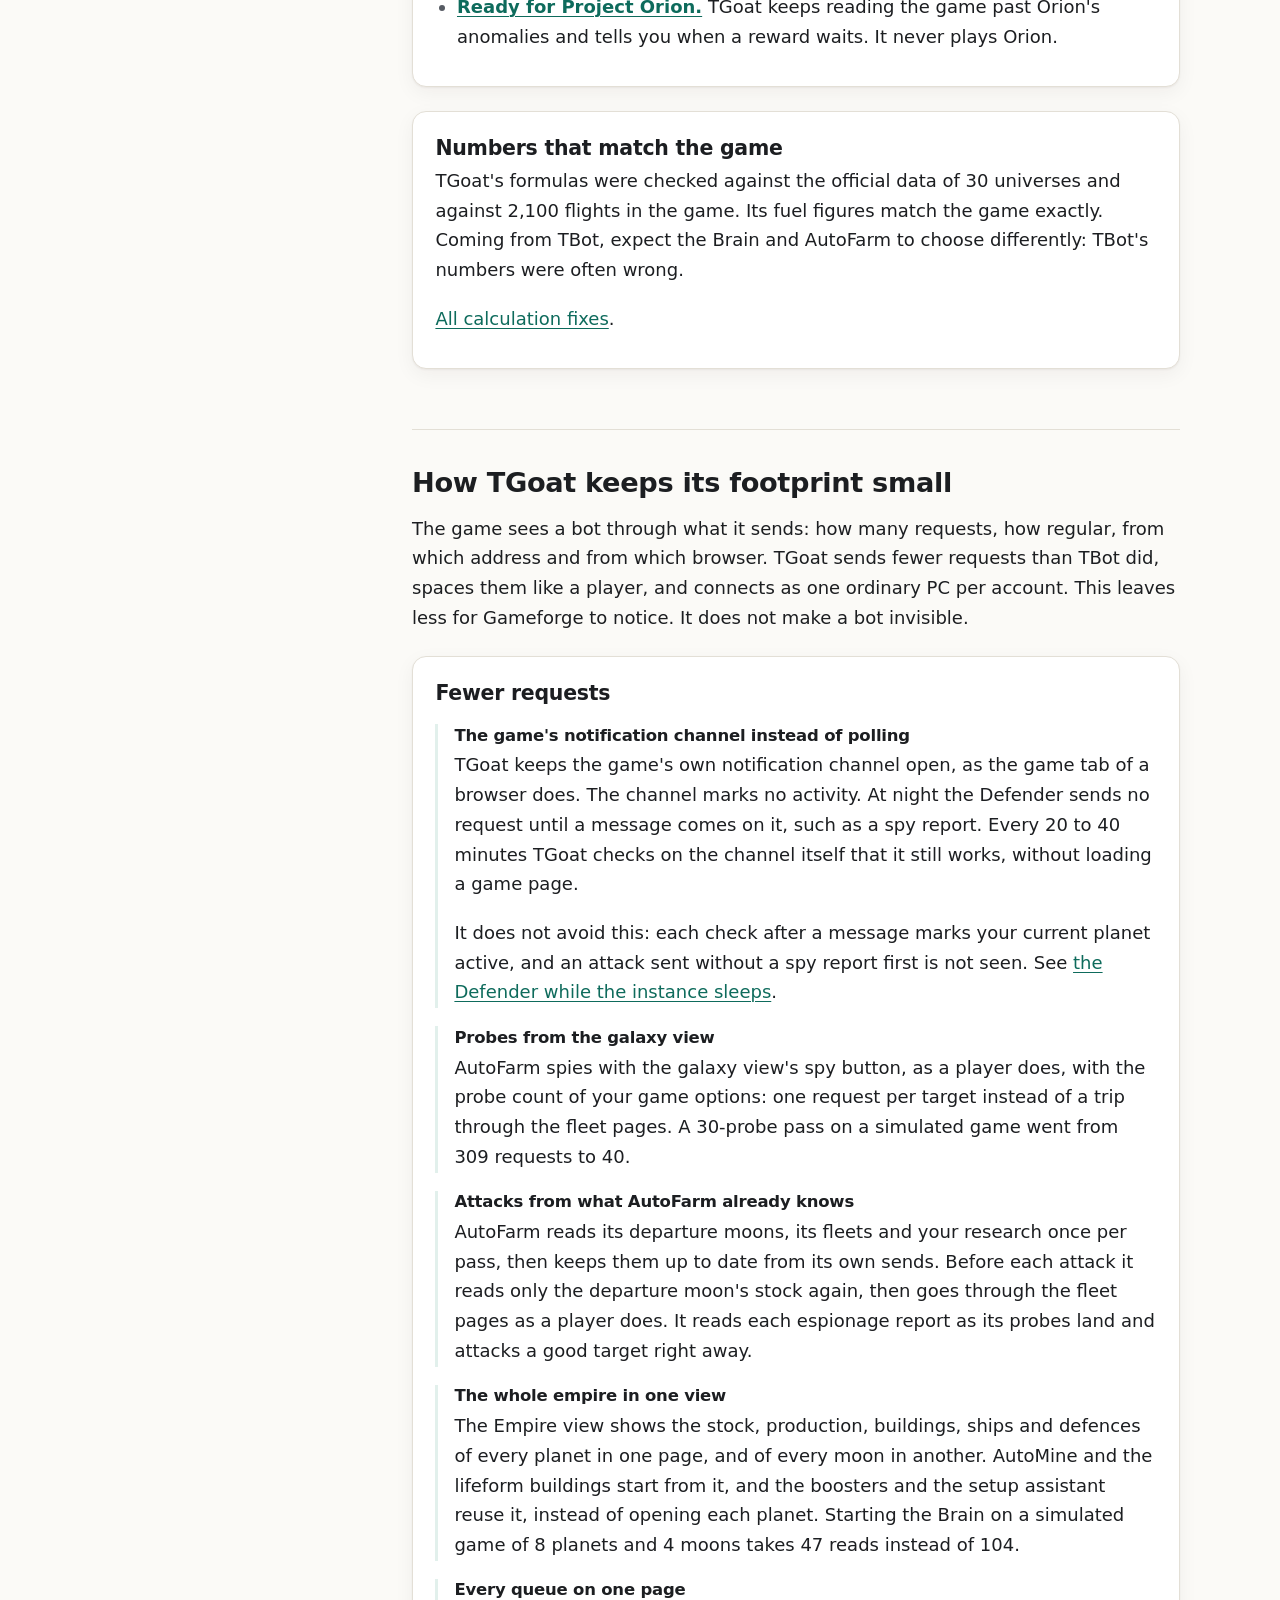
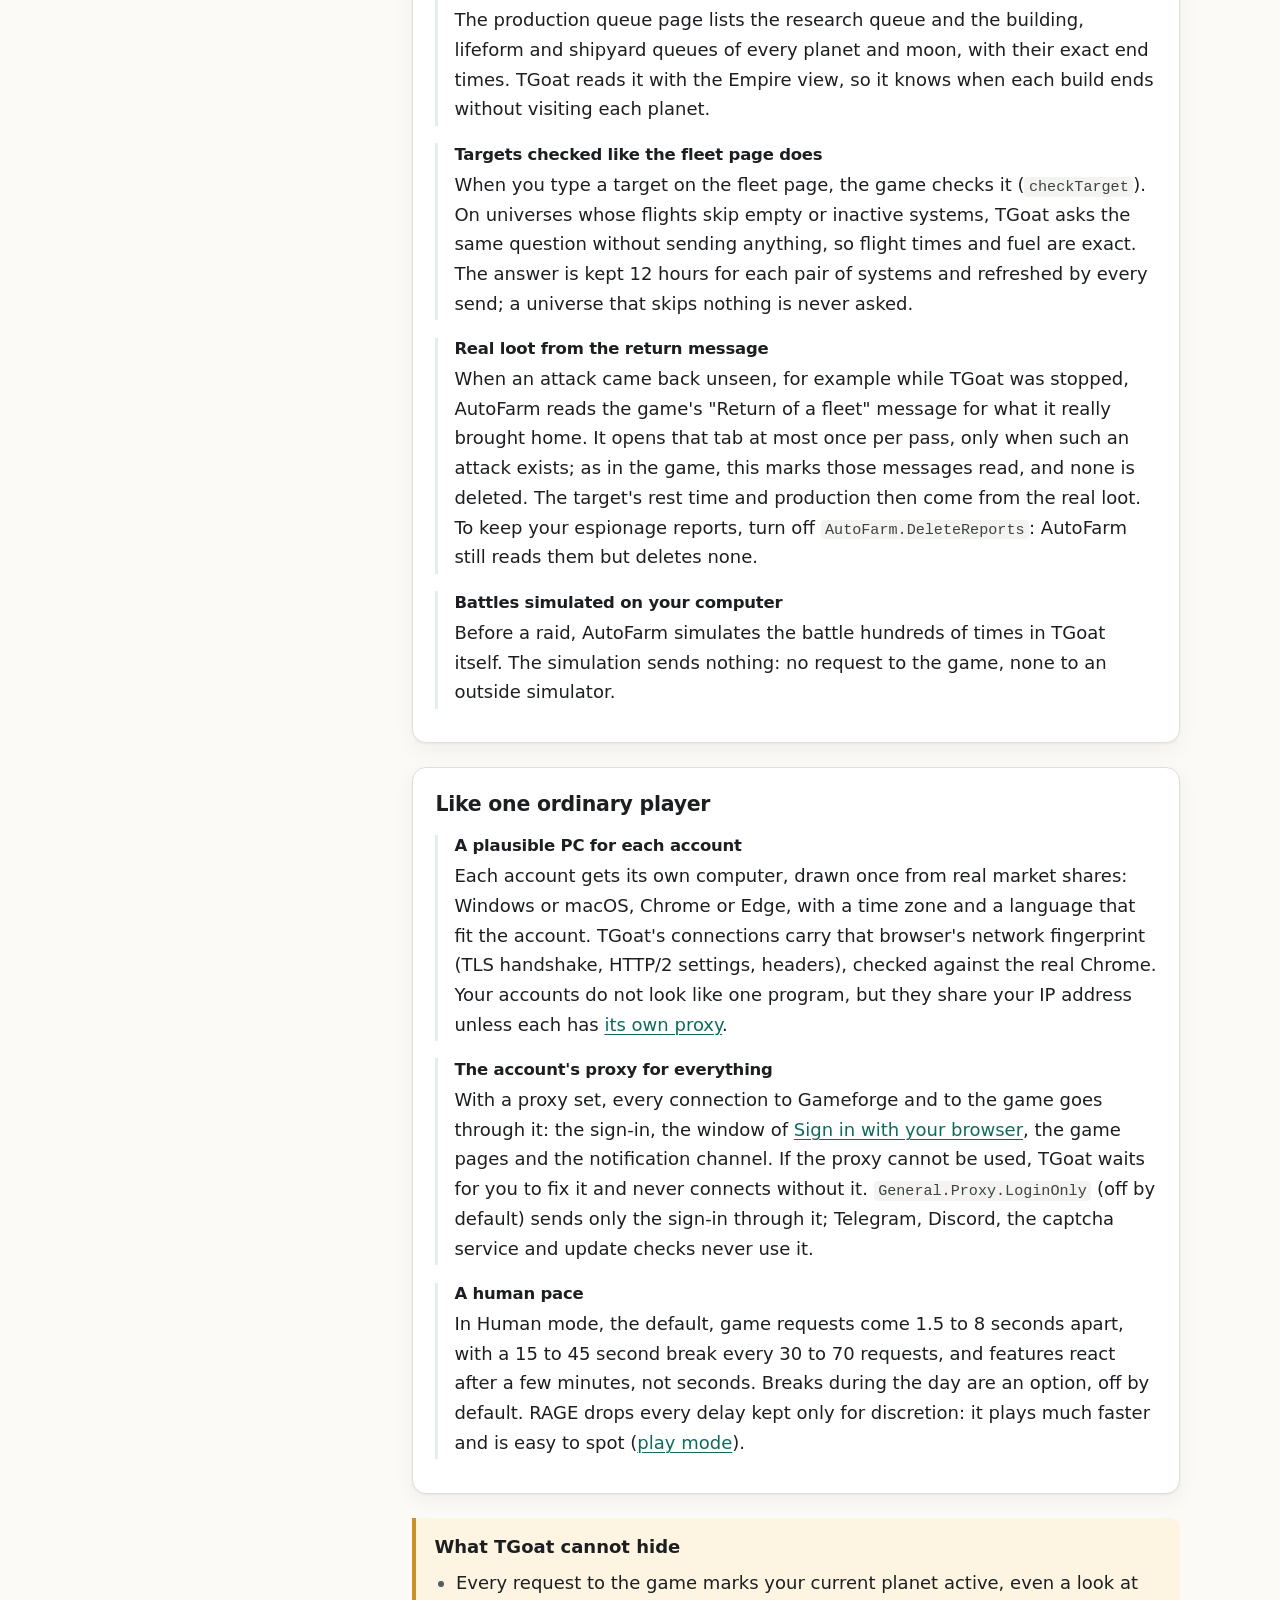
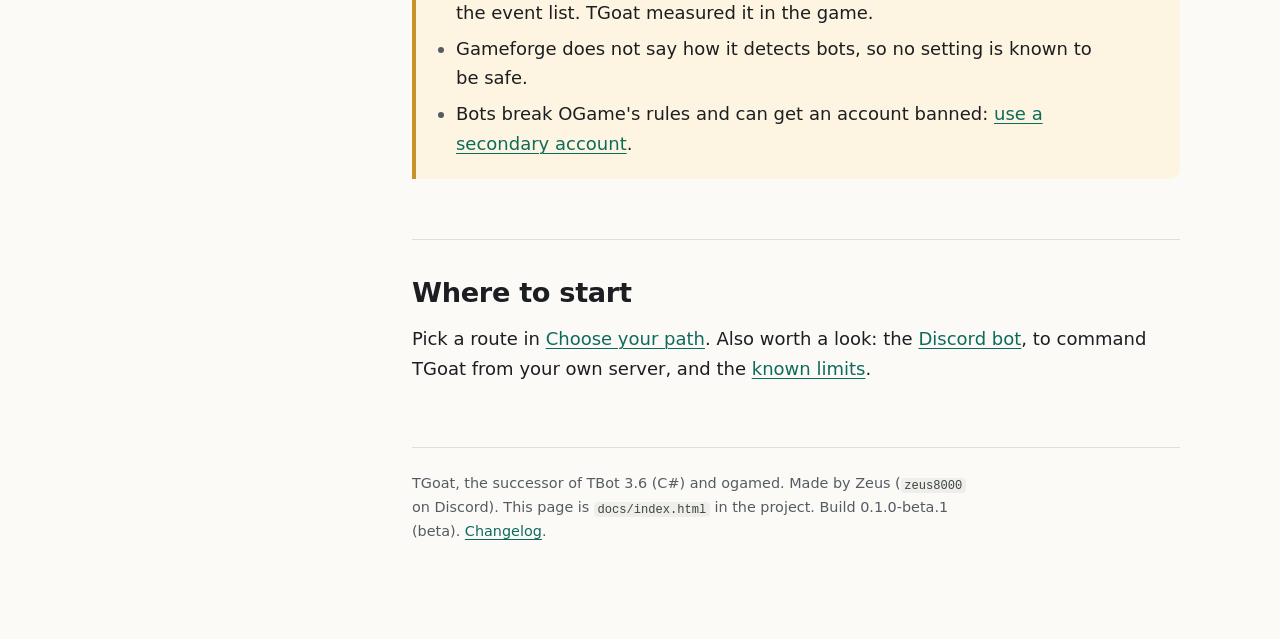
==== commit 28328d66: "TGoat 0.1.0-beta.1: game channel fixed for OGame 13.2.0" ====
--- a/docs/index.html
+++ b/docs/index.html
@@ -19,7 +19,7 @@
 
 <div class="site-top">
   <nav class="site-nav" aria-label="Guide">
-    <a class="brand" href="index.html" title="TGoat"><img class="brand-mark" src="assets/favicon.svg" width="40" height="40" alt="TGoat"> <span class="alpha-badge">alpha</span></a>
+    <a class="brand" href="index.html" title="TGoat"><img class="brand-mark" src="assets/favicon.svg" width="40" height="40" alt="TGoat"> <span class="alpha-badge">beta</span></a>
     <ul>
       <li><a href="index.html" aria-current="page">Home</a></li>
       <li><a href="start.html">Get started</a></li>
@@ -33,7 +33,7 @@
     </ul>
   </nav>
   <aside class="alpha-banner" role="note" aria-label="Alpha warning">
-    <p><strong>Alpha software (0.1.0-alpha.6).</strong> Expect bugs. Using a bot breaks OGame's rules and can get your account banned. Start with every feature off and try it on a secondary account first. Back up <code>config/</code> and <code>data/</code> before each update. <a href="start.html#alpha">Read the warnings before you start.</a></p>
+    <p><strong>Beta software (0.1.0-beta.1).</strong> Expect bugs. Using a bot breaks OGame's rules and can get your account banned. Start with every feature off and try it on a secondary account first. Back up <code>config/</code> and <code>data/</code> before each update. <a href="start.html#alpha">Read the warnings before you start.</a></p>
   </aside>
 </div>
 
@@ -68,7 +68,7 @@
 <main id="main">
 
 <header class="hero">
-  <p class="eyebrow">OGame bot · successor of TBot 3.6 and ogamed · <span class="alpha-badge">alpha · 0.1.0-alpha.6</span></p>
+  <p class="eyebrow">OGame bot · successor of TBot 3.6 and ogamed · <span class="alpha-badge">beta · 0.1.0-beta.1</span></p>
   <h1>TGoat</h1>
   <p class="lead">TGoat is a bot that plays your OGame accounts. You follow and command it from a web page on your computer, from Telegram or from Discord.</p>
   <aside class="in-short" aria-label="In short">
@@ -268,7 +268,7 @@
 </section>
 
 <footer>
-  <p>TGoat, the successor of TBot 3.6 (C#) and ogamed. Made by Zeus (<code>zeus8000</code> on Discord). This page is <code>docs/index.html</code> in the project. Build 0.1.0-alpha.6 (alpha). <a href="https://github.com/ronnie32/tgoat/blob/main/CHANGELOG.md">Changelog</a>.</p>
+  <p>TGoat, the successor of TBot 3.6 (C#) and ogamed. Made by Zeus (<code>zeus8000</code> on Discord). This page is <code>docs/index.html</code> in the project. Build 0.1.0-beta.1 (beta). <a href="https://github.com/ronnie32/tgoat/blob/main/CHANGELOG.md">Changelog</a>.</p>
 </footer>
 
 </main>
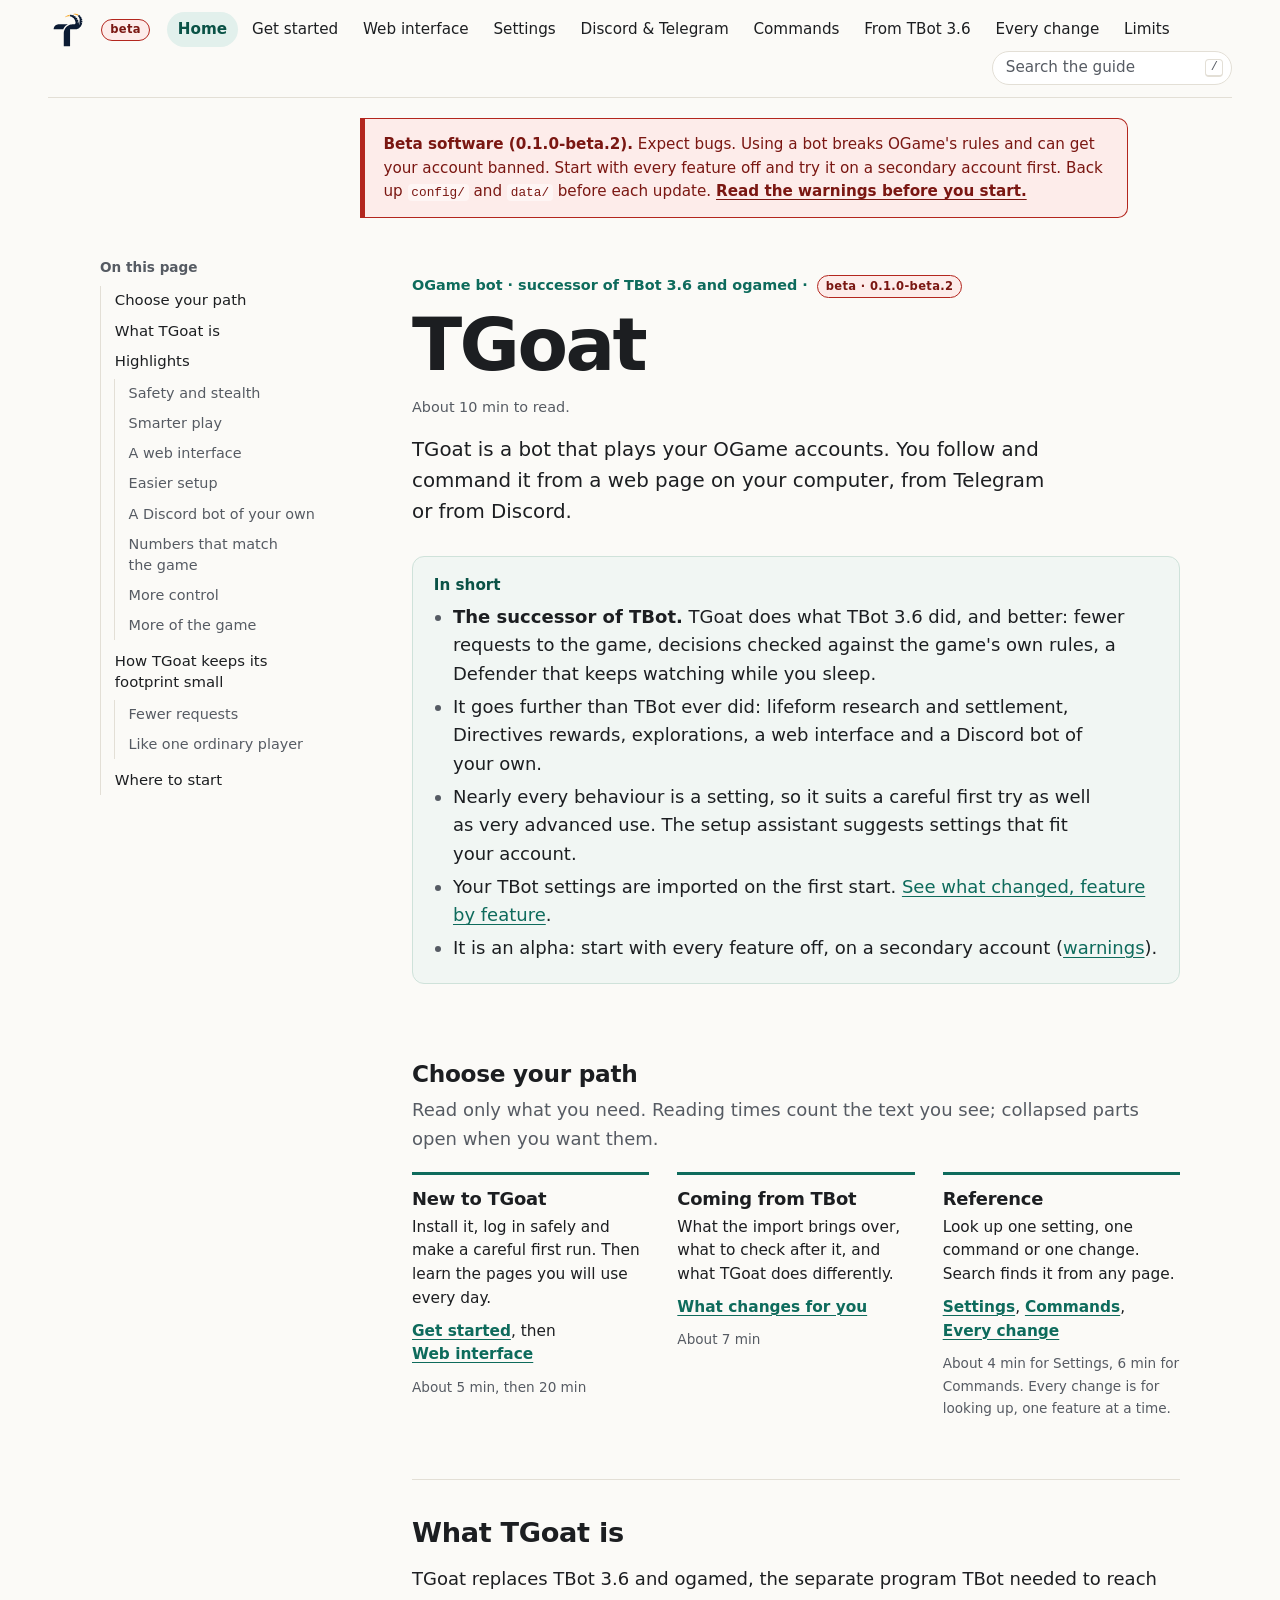
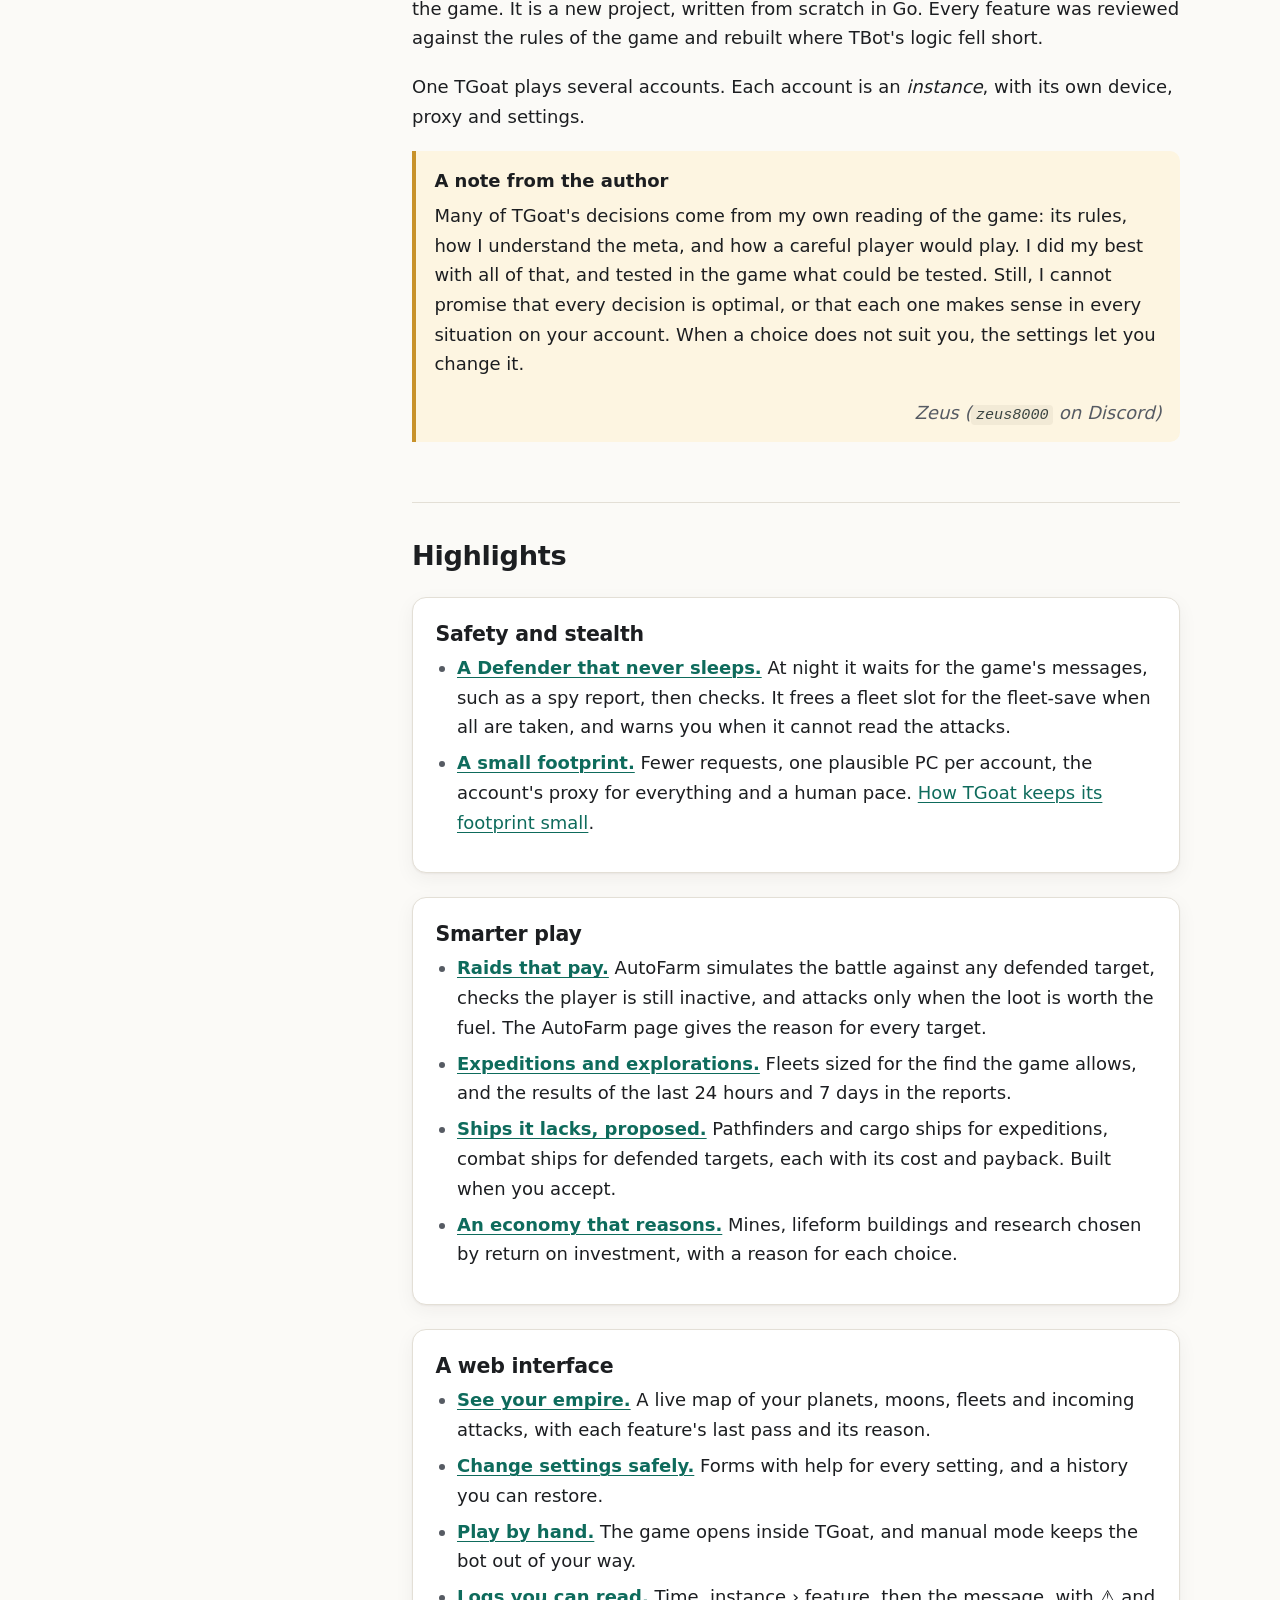
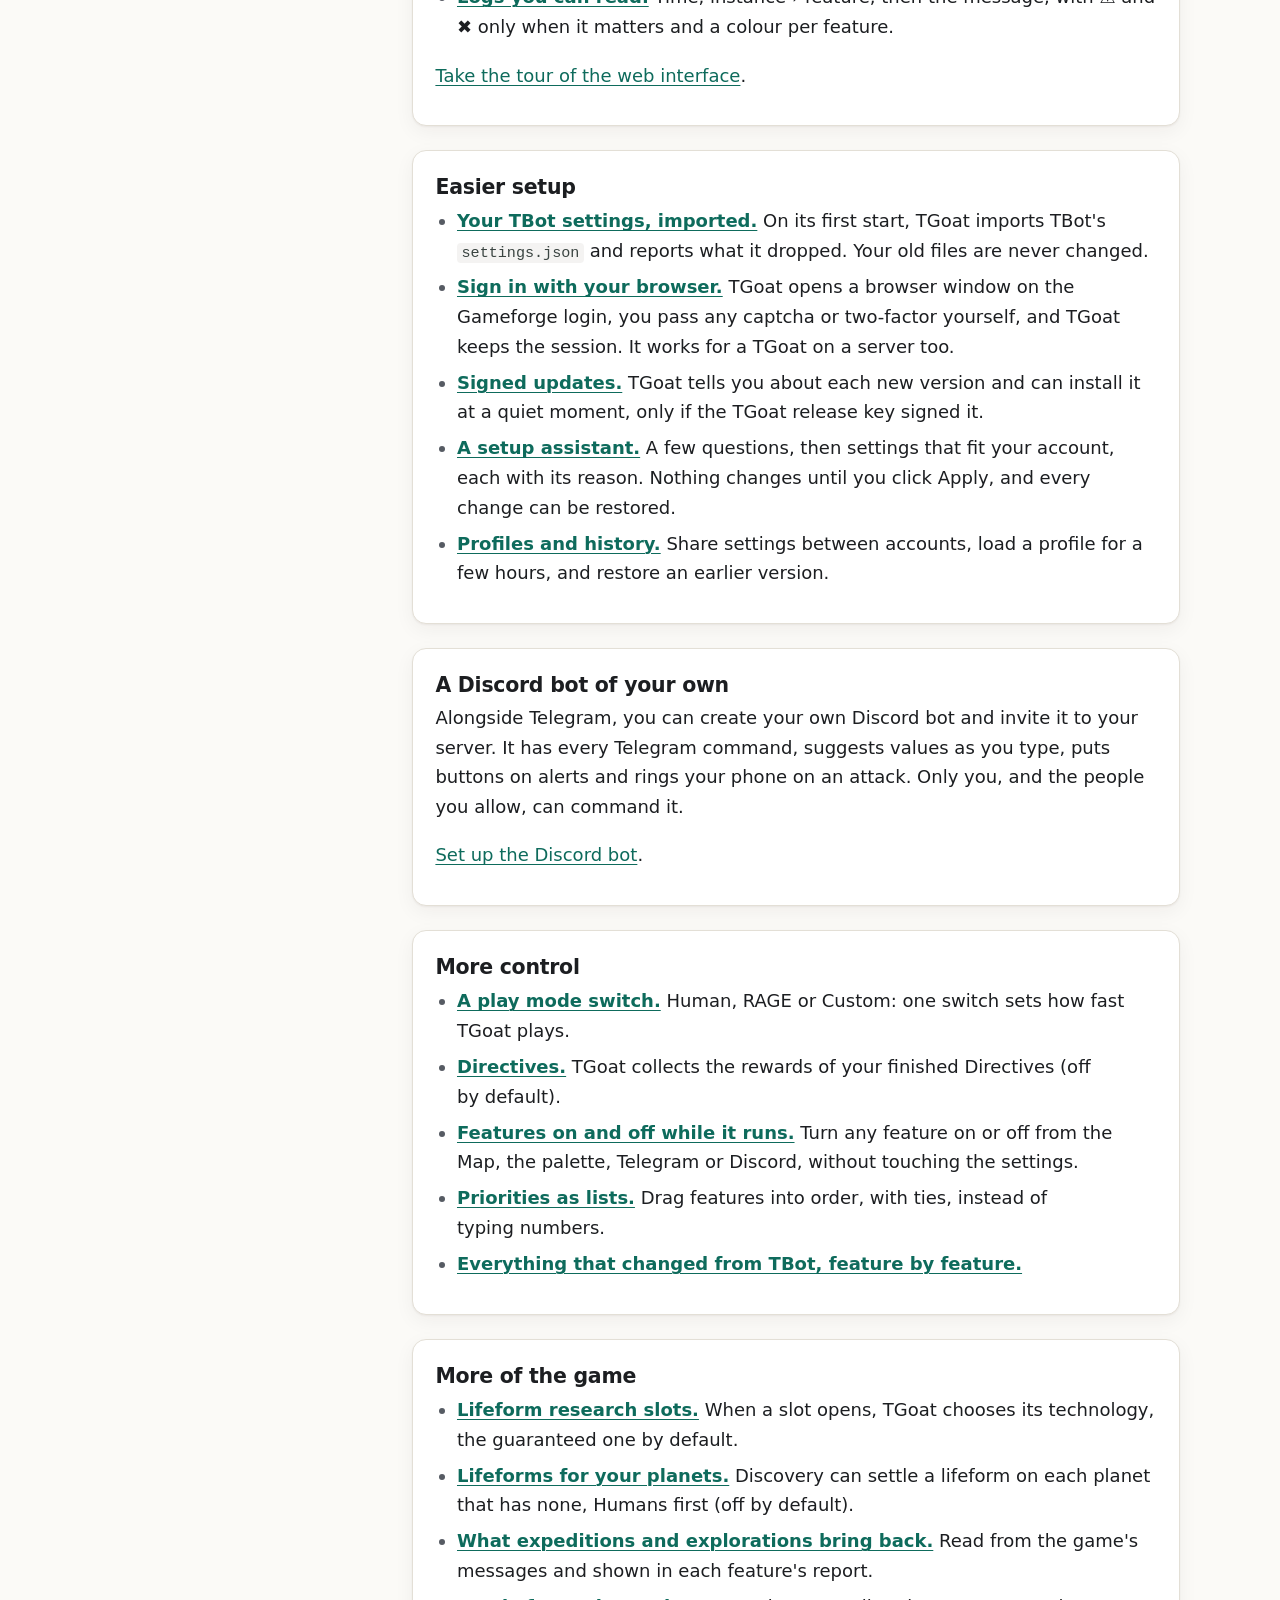
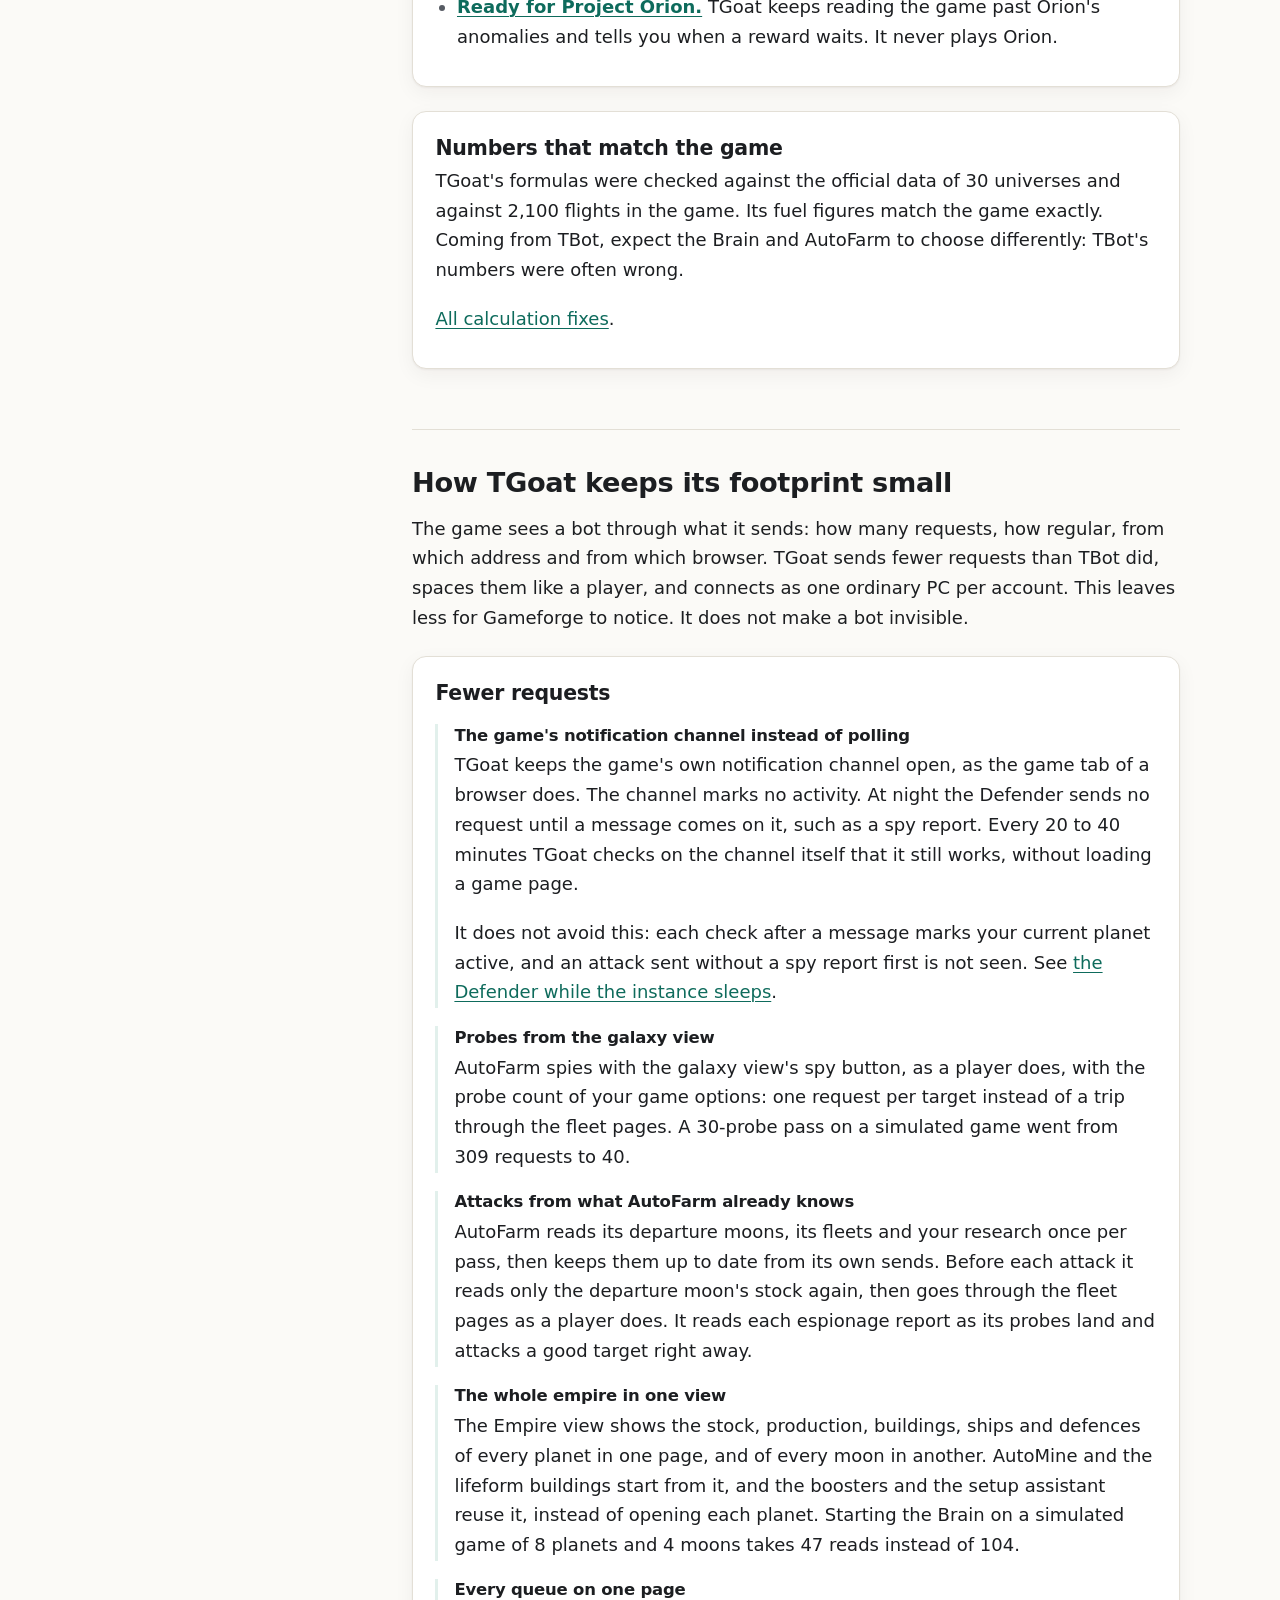
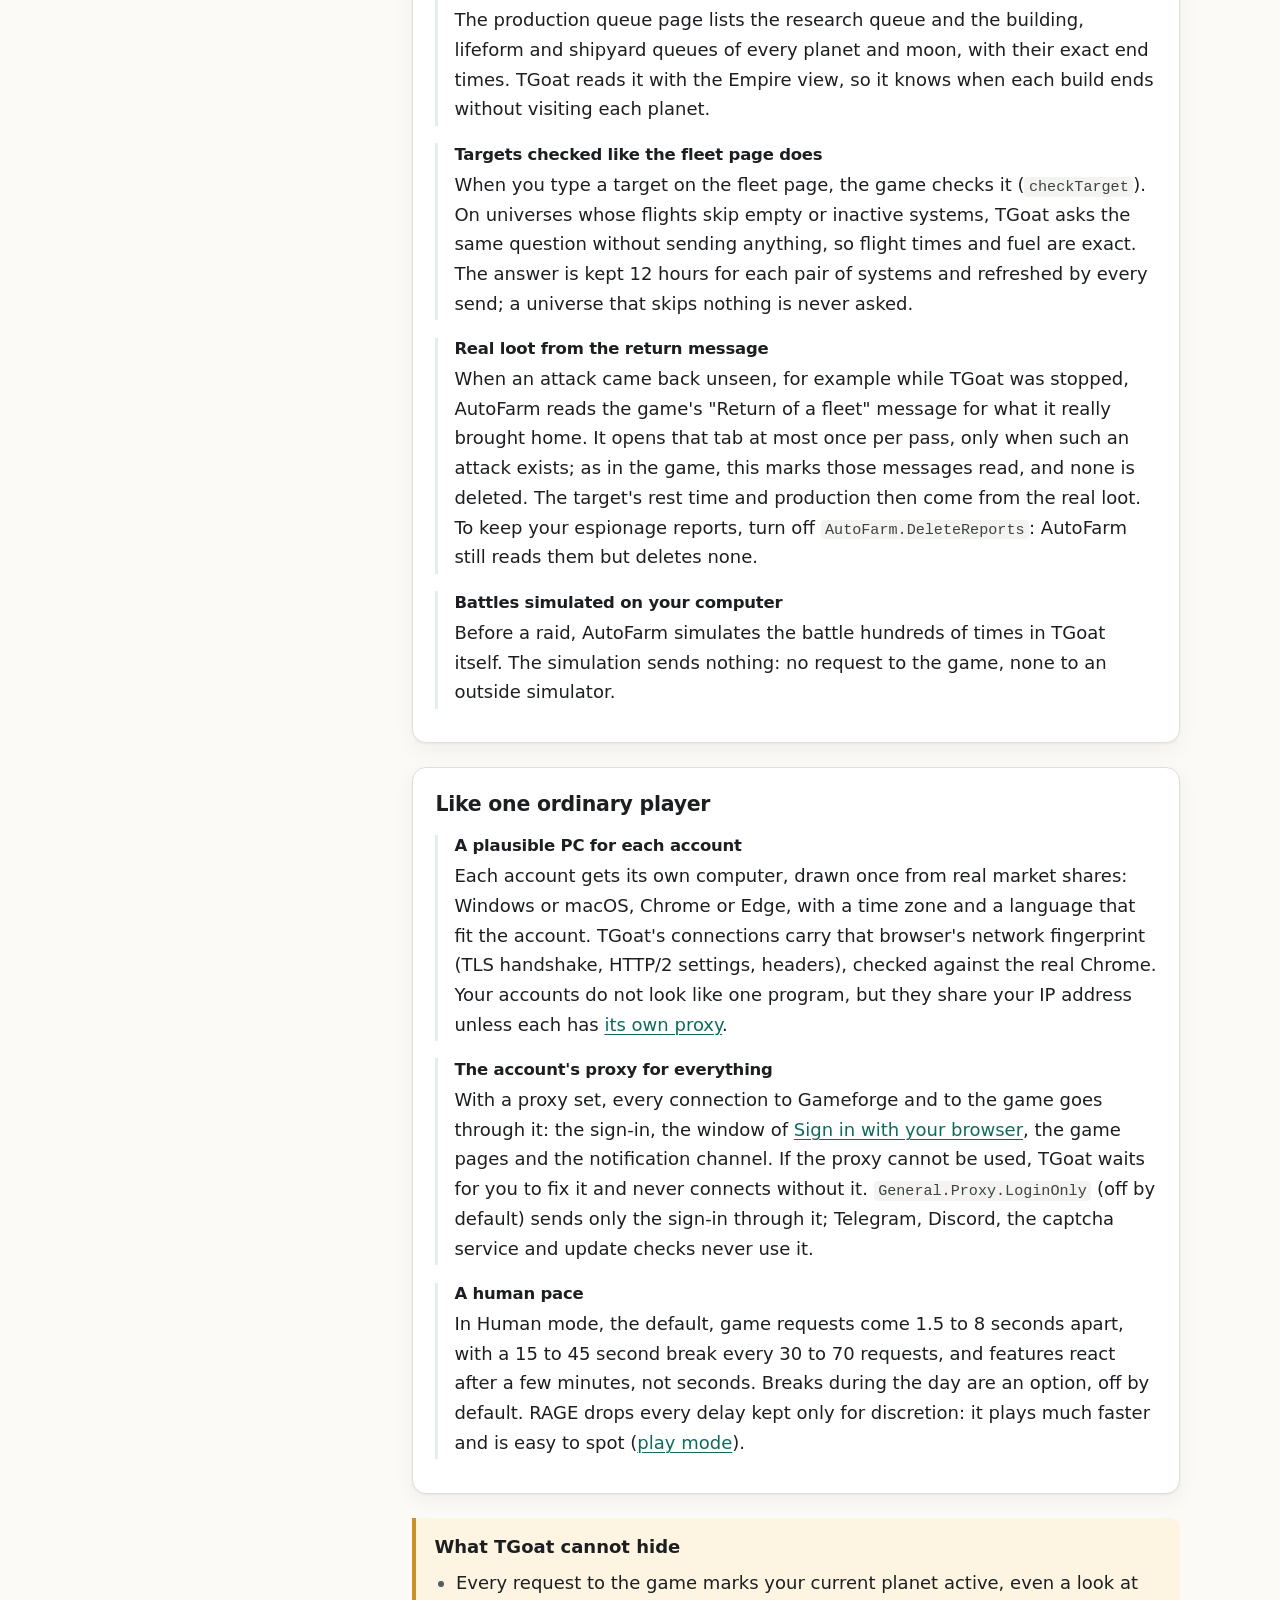
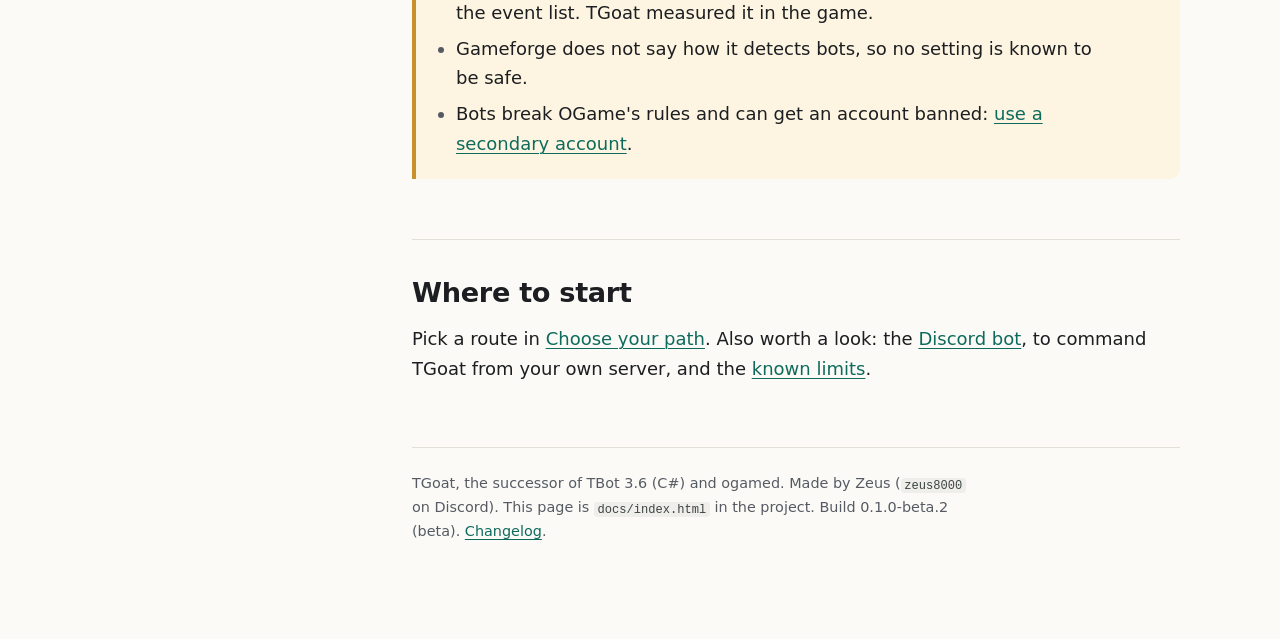
==== commit 3aa8e95a: "TGoat 0.1.0-beta.2: Discoverer expedition size, Game tab channel" ====
--- a/docs/index.html
+++ b/docs/index.html
@@ -33,7 +33,7 @@
     </ul>
   </nav>
   <aside class="alpha-banner" role="note" aria-label="Alpha warning">
-    <p><strong>Beta software (0.1.0-beta.1).</strong> Expect bugs. Using a bot breaks OGame's rules and can get your account banned. Start with every feature off and try it on a secondary account first. Back up <code>config/</code> and <code>data/</code> before each update. <a href="start.html#alpha">Read the warnings before you start.</a></p>
+    <p><strong>Beta software (0.1.0-beta.2).</strong> Expect bugs. Using a bot breaks OGame's rules and can get your account banned. Start with every feature off and try it on a secondary account first. Back up <code>config/</code> and <code>data/</code> before each update. <a href="start.html#alpha">Read the warnings before you start.</a></p>
   </aside>
 </div>
 
@@ -68,7 +68,7 @@
 <main id="main">
 
 <header class="hero">
-  <p class="eyebrow">OGame bot · successor of TBot 3.6 and ogamed · <span class="alpha-badge">beta · 0.1.0-beta.1</span></p>
+  <p class="eyebrow">OGame bot · successor of TBot 3.6 and ogamed · <span class="alpha-badge">beta · 0.1.0-beta.2</span></p>
   <h1>TGoat</h1>
   <p class="lead">TGoat is a bot that plays your OGame accounts. You follow and command it from a web page on your computer, from Telegram or from Discord.</p>
   <aside class="in-short" aria-label="In short">
@@ -268,7 +268,7 @@
 </section>
 
 <footer>
-  <p>TGoat, the successor of TBot 3.6 (C#) and ogamed. Made by Zeus (<code>zeus8000</code> on Discord). This page is <code>docs/index.html</code> in the project. Build 0.1.0-beta.1 (beta). <a href="https://github.com/ronnie32/tgoat/blob/main/CHANGELOG.md">Changelog</a>.</p>
+  <p>TGoat, the successor of TBot 3.6 (C#) and ogamed. Made by Zeus (<code>zeus8000</code> on Discord). This page is <code>docs/index.html</code> in the project. Build 0.1.0-beta.2 (beta). <a href="https://github.com/ronnie32/tgoat/blob/main/CHANGELOG.md">Changelog</a>.</p>
 </footer>
 
 </main>
